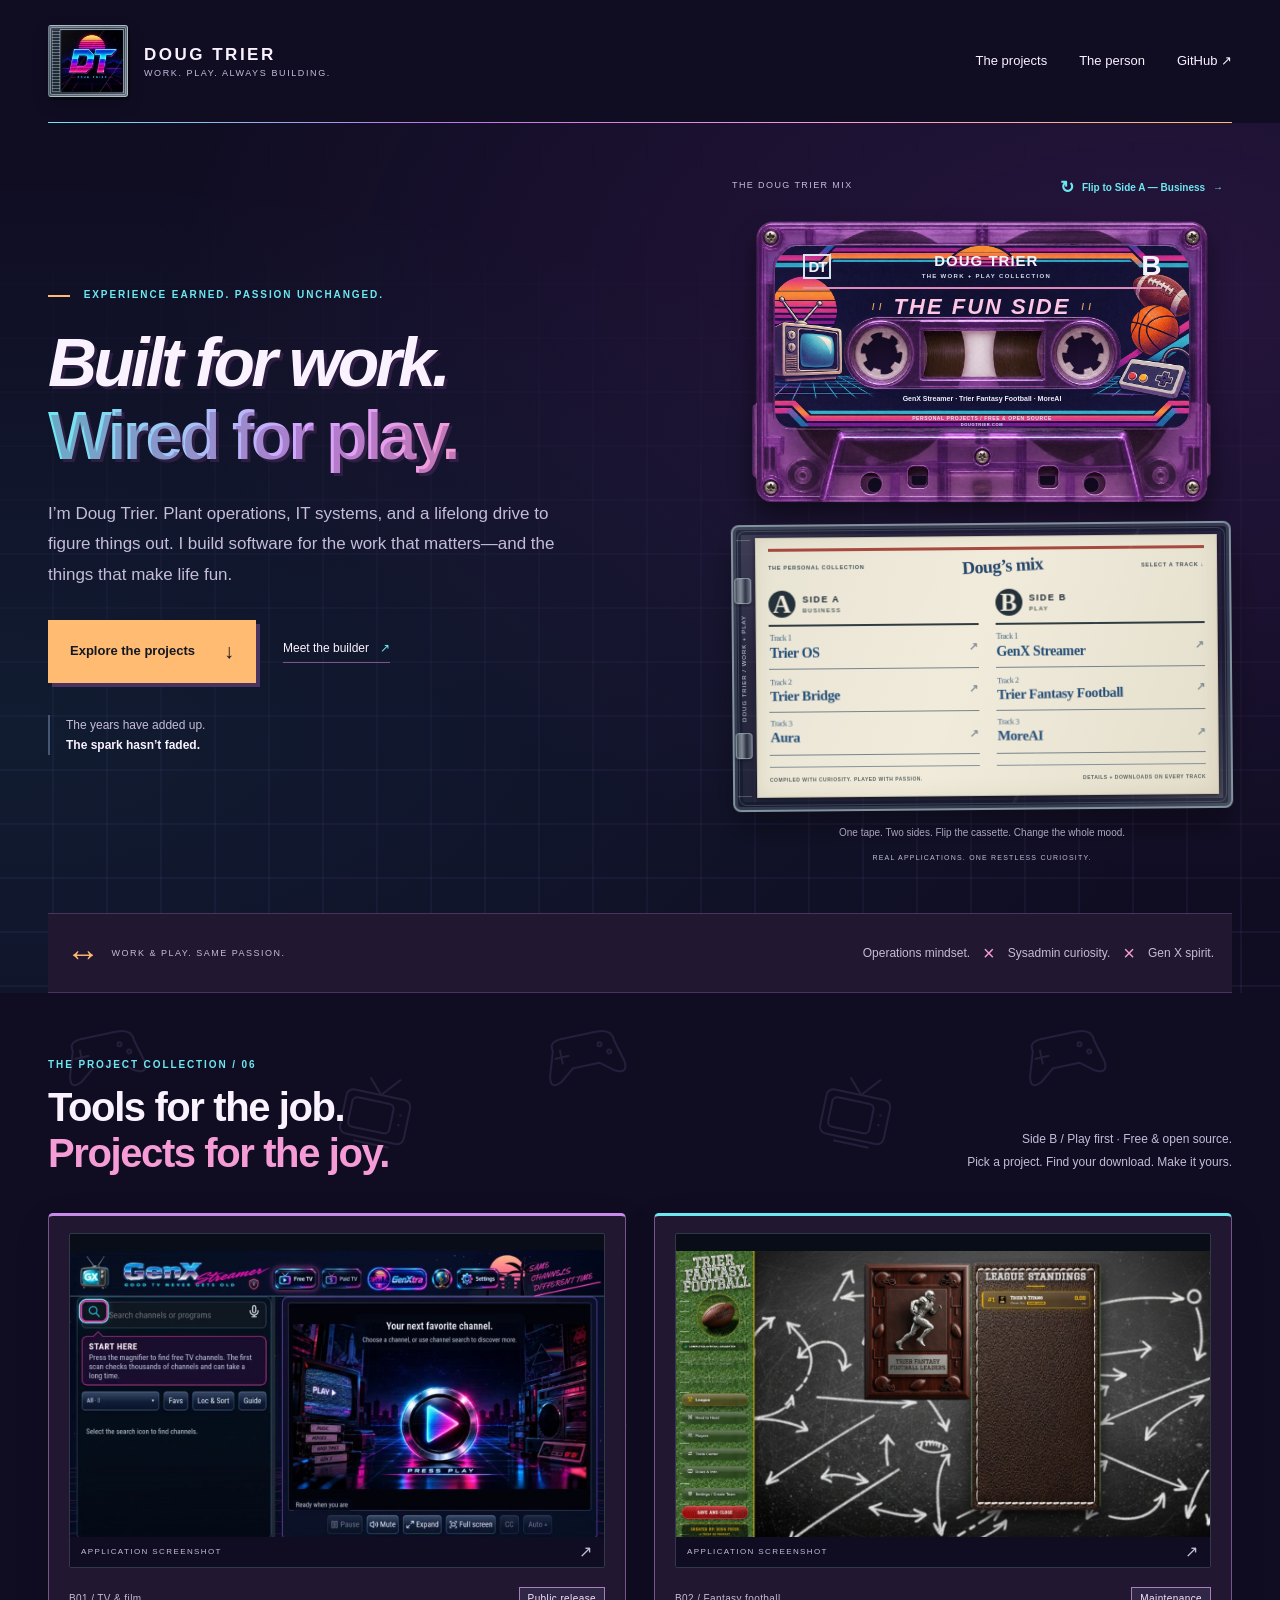
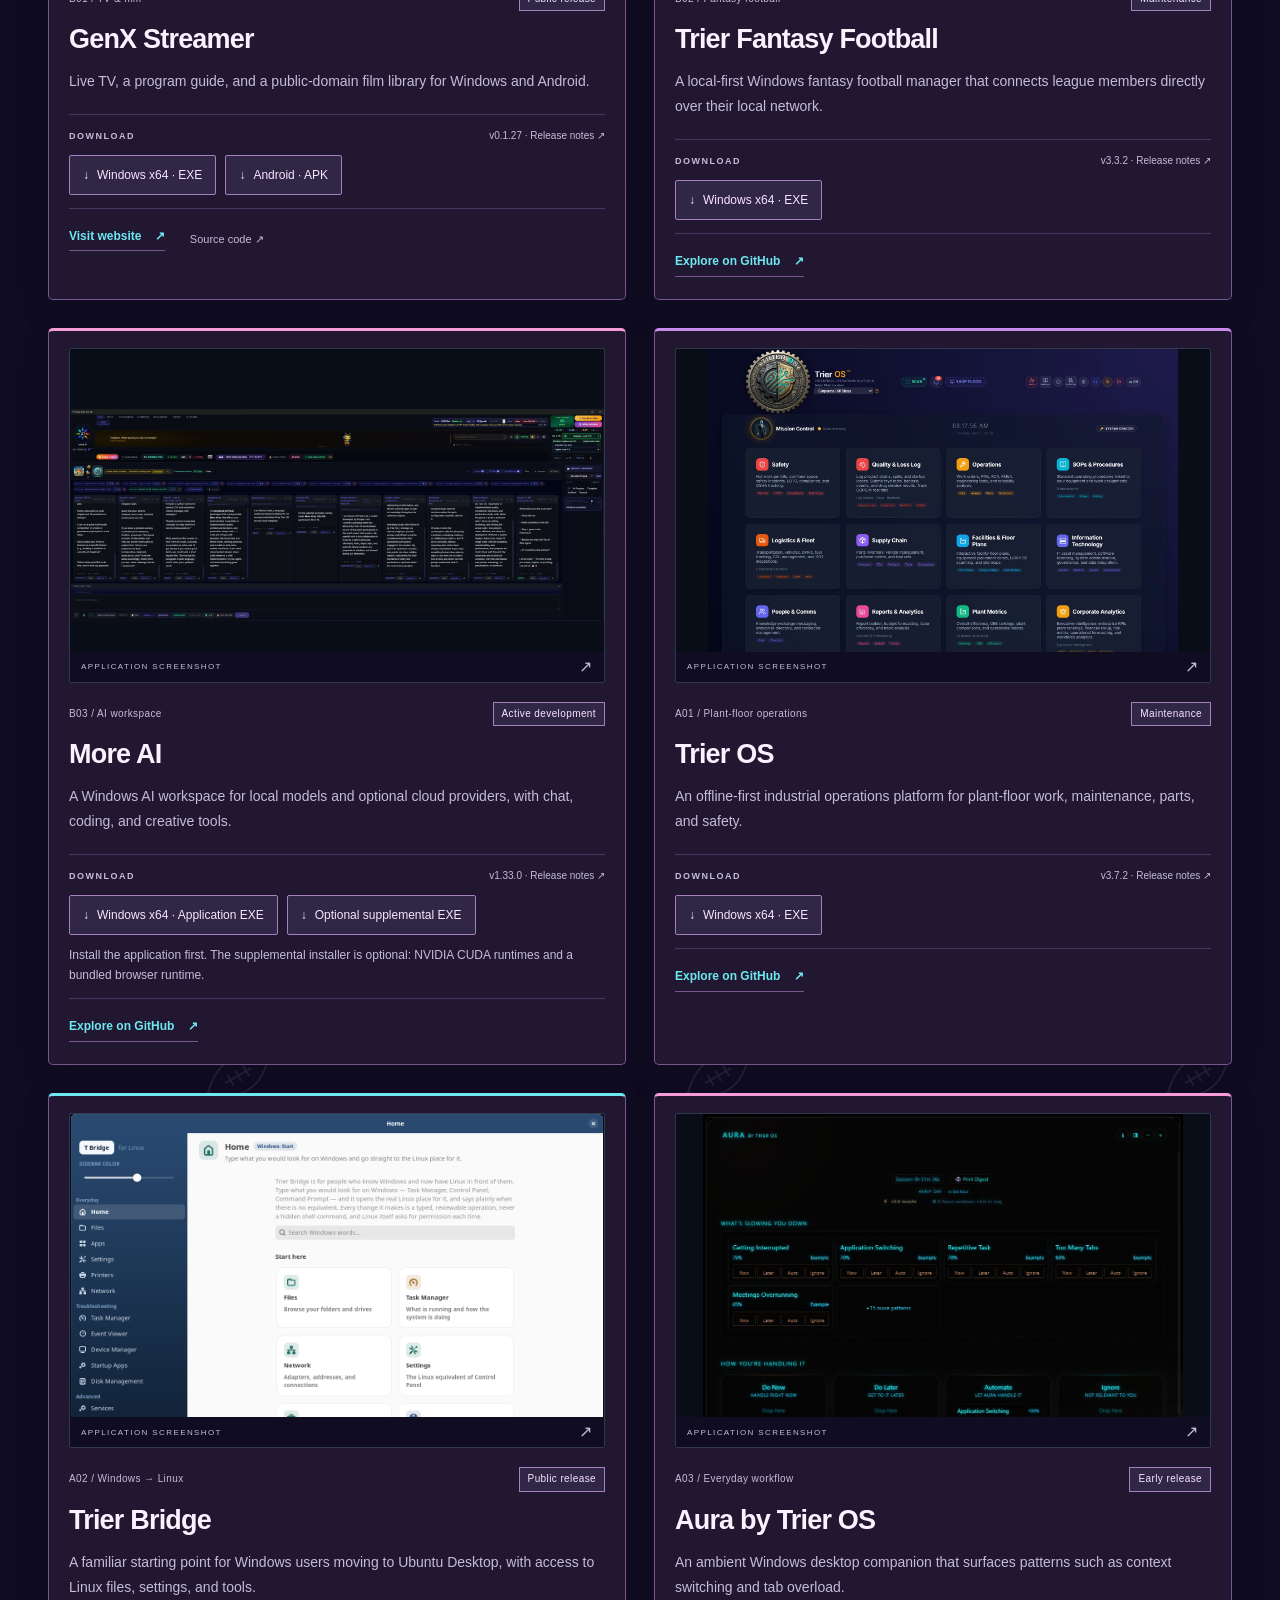
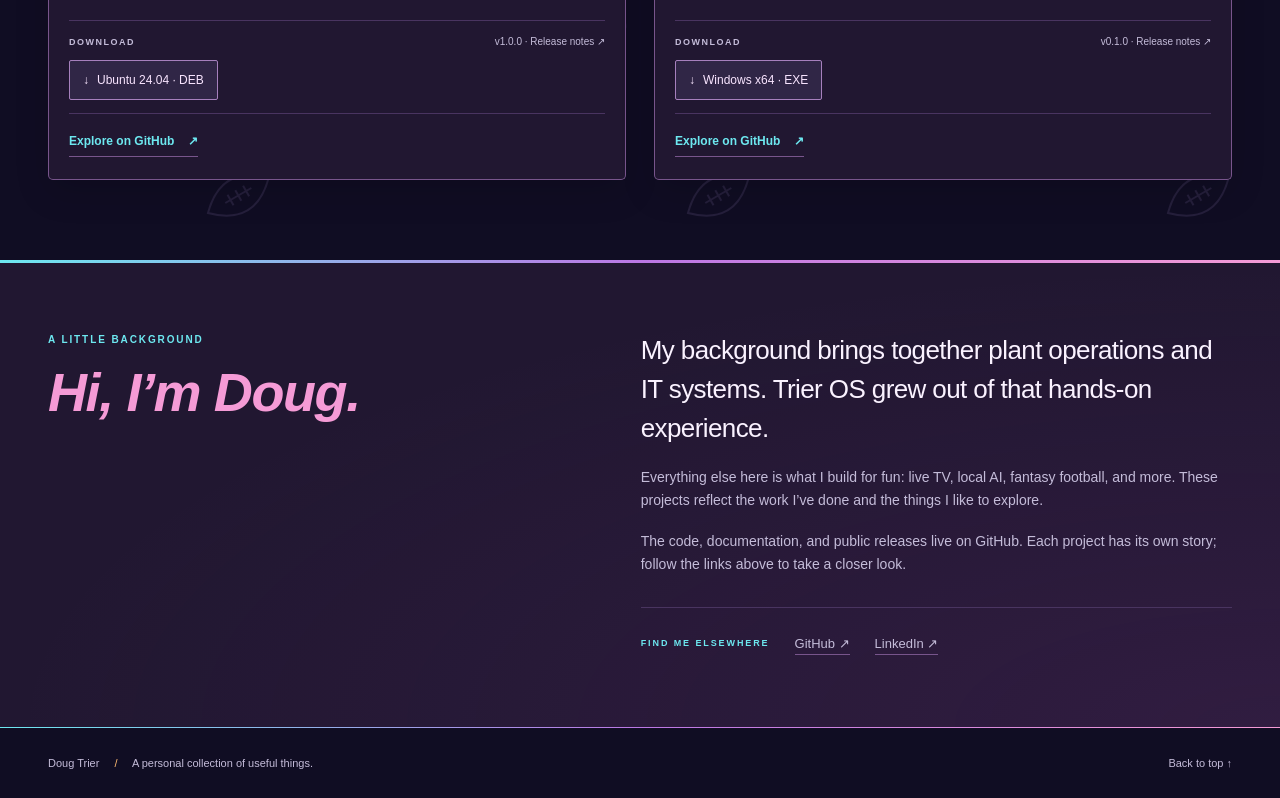
==== index.html @ ae7ff31b "Publish personal project hub" ====
<!doctype html>
<html lang="en" data-theme="play"><head><meta charset="utf-8"><meta name="viewport" content="width=device-width, initial-scale=1">
<title>Doug Trier — Software &amp; Personal Projects</title><meta name="description" content="Personal software projects by Doug Trier: plant-floor operations, live TV, local AI, fantasy football, and more.">
<meta name="color-scheme" content="dark"><meta name="theme-color" content="#0c101c">

<link rel="canonical" href="https://dougtrier.com/"><meta property="og:type" content="website"><meta property="og:title" content="Doug Trier — Software &amp; Personal Projects"><meta property="og:description" content="Personal software projects by Doug Trier: plant-floor operations, live TV, local AI, fantasy football, and more."><meta property="og:url" content="https://dougtrier.com/">
<meta property="og:image" content="https://dougtrier.com/assets/social-card.svg">
<link rel="icon" href="/assets/favicon.svg" type="image/svg+xml"><link rel="stylesheet" href="/assets/style.css">
</head><body><a class="skip" href="#main">Skip to content</a>
<header class="wrap header"><a class="brand" href="/" aria-label="Doug Trier home"><span class="brand-mark jewel-case" aria-hidden="true"><img src="/assets/dt-profile-cover.png" alt="Doug Trier neon DT profile artwork" width="460" height="460"><span class="jewel-shine"></span></span><span>DOUG TRIER<span class="brand-sub">WORK. PLAY. ALWAYS BUILDING.</span></span></a><nav aria-label="Main"><a href="/#projects">The projects</a><a href="/#about">The person</a><a href="https://github.com/DougTrier">GitHub <span aria-hidden="true">↗</span></a></nav></header>
<main id="main" tabindex="-1"><div class="hero-stage"><section class="wrap hero" aria-labelledby="intro-title"><div class="hero-copy"><p class="eyebrow"><span class="small-line" aria-hidden="true"></span> EXPERIENCE EARNED. PASSION UNCHANGED.</p><h1 id="intro-title">Built for work.<br><em>Wired for play.</em></h1><p class="intro">I’m Doug Trier. Plant operations, IT systems, and a lifelong drive to figure things out. I build software for the work that matters—and the things that make life fun.</p><div class="hero-actions"><a class="button" href="#projects">Explore the projects <span aria-hidden="true">↓</span></a><a class="meet-link" href="#about">Meet the builder <span aria-hidden="true">↗</span></a></div><p class="hero-signoff">The years have added up.<br><strong>The spark hasn’t faded.</strong></p></div>
<div class="hero-mix" aria-label="Two sides of what I build"><div class="mix-heading"><span>THE DOUG TRIER MIX</span></div><button type="button" class="flip-tape is-flipped" id="cassette-flip" aria-pressed="true" aria-label="Showing Side B, Play. Flip to Side A, Business." aria-describedby="cassette-help" disabled><span class="tape-turntable"><span class="tape-rotor"><span class="tape-face tape-a" aria-hidden="true"><img src="/assets/cassette-purple-a-v1.png" alt="Transparent retro-purple cassette with business label artwork" width="1536" height="1024"><span class="tape-print"><span class="tape-print-masthead"><span class="tape-dt">DT</span><span>DOUG TRIER<span class="tape-edition">THE WORK + PLAY COLLECTION</span></span><span class="tape-side-id">A</span></span><span class="tape-print-title">BUSINESS</span></span><span class="tape-track-names">Trier OS · Trier Bridge · Aura</span><span class="tape-print-bottom">PERSONAL PROJECTS / FREE &amp; OPEN SOURCE<span>DOUGTRIER.COM</span></span></span><span class="tape-face tape-b" aria-hidden="false"><img src="/assets/cassette-purple-b-v1.png" alt="Transparent retro-purple cassette with sports, games, and TV label artwork" width="1536" height="1024"><span class="tape-print"><span class="tape-print-masthead"><span class="tape-dt">DT</span><span>DOUG TRIER<span class="tape-edition">THE WORK + PLAY COLLECTION</span></span><span class="tape-side-id">B</span></span><span class="tape-print-title">THE FUN SIDE</span></span><span class="tape-track-names">GenX Streamer · Trier Fantasy Football · MoreAI</span><span class="tape-print-bottom">PERSONAL PROJECTS / FREE &amp; OPEN SOURCE<span>DOUGTRIER.COM</span></span></span></span></span><span class="flip-cta"><span aria-hidden="true">↻</span><span data-flip-label>Flip to Side A — Business</span><span aria-hidden="true">→</span></span></button><p class="sr-only" id="cassette-status" aria-live="polite">Side B — Play</p><noscript><p class="tape-help">Both sides’ projects and downloads are listed on the case below.</p></noscript><div class="tape-case-below"><h2 class="sr-only">The cassette track list</h2><nav class="cassette-case" aria-label="Cassette track list"><div class="case-spine" aria-hidden="true">DOUG TRIER / WORK + PLAY</div><div class="case-insert"><div class="insert-title"><span>THE PERSONAL COLLECTION</span><span class="insert-title-hand">Doug’s mix</span><span>SELECT A TRACK ↓</span></div><div class="insert-sides"><section class="insert-side insert-side-a" aria-labelledby="insert-A"><div class="insert-side-heading"><span class="insert-side-letter" aria-hidden="true">A</span><h3 id="insert-A">SIDE A<span>BUSINESS</span></h3><span class="insert-side-note">the business mix</span></div><ol class="handwritten-tracks"><li><a href="#project-trier-os" aria-label="Side A, track 1: Trier OS — details and downloads"><span class="track-number">Track 1</span><span class="track-dash" aria-hidden="true">—</span><span class="track-name">Trier OS</span><span class="track-arrow" aria-hidden="true">↗</span></a></li><li><a href="#project-trier-bridge" aria-label="Side A, track 2: Trier Bridge — details and downloads"><span class="track-number">Track 2</span><span class="track-dash" aria-hidden="true">—</span><span class="track-name">Trier Bridge</span><span class="track-arrow" aria-hidden="true">↗</span></a></li><li><a href="#project-aura" aria-label="Side A, track 3: Aura by Trier OS — details and downloads"><span class="track-number">Track 3</span><span class="track-dash" aria-hidden="true">—</span><span class="track-name">Aura</span><span class="track-arrow" aria-hidden="true">↗</span></a></li></ol><div class="insert-blank-line" aria-hidden="true"></div></section><section class="insert-side insert-side-b" aria-labelledby="insert-B"><div class="insert-side-heading"><span class="insert-side-letter" aria-hidden="true">B</span><h3 id="insert-B">SIDE B<span>PLAY</span></h3><span class="insert-side-note">the play mix</span></div><ol class="handwritten-tracks"><li><a href="#project-genx-streamer" aria-label="Side B, track 1: GenX Streamer — details and downloads"><span class="track-number">Track 1</span><span class="track-dash" aria-hidden="true">—</span><span class="track-name">GenX Streamer</span><span class="track-arrow" aria-hidden="true">↗</span></a></li><li><a href="#project-trier-fantasy-football" aria-label="Side B, track 2: Trier Fantasy Football — details and downloads"><span class="track-number">Track 2</span><span class="track-dash" aria-hidden="true">—</span><span class="track-name">Trier Fantasy Football</span><span class="track-arrow" aria-hidden="true">↗</span></a></li><li><a href="#project-more-ai" aria-label="Side B, track 3: More AI — details and downloads"><span class="track-number">Track 3</span><span class="track-dash" aria-hidden="true">—</span><span class="track-name">MoreAI</span><span class="track-arrow" aria-hidden="true">↗</span></a></li></ol><div class="insert-blank-line" aria-hidden="true"></div></section></div><div class="insert-footer"><span>COMPILED WITH CURIOSITY. PLAYED WITH PASSION.</span><span>DETAILS + DOWNLOADS ON EVERY TRACK</span></div></div><span class="case-hinge hinge-top" aria-hidden="true"></span><span class="case-hinge hinge-bottom" aria-hidden="true"></span></nav></div><p class="tape-help" id="cassette-help">One tape. Two sides. Flip the cassette. Change the whole mood.</p><p class="mix-footer">REAL APPLICATIONS. ONE RESTLESS CURIOSITY.</p></div></section><div class="wrap experience-strip"><p><span class="strip-number" aria-hidden="true">↔</span><span>WORK &amp; PLAY. SAME PASSION.</span></p><p>Operations mindset.<span class="strip-cross" aria-hidden="true">×</span>Sysadmin curiosity.<span class="strip-cross" aria-hidden="true">×</span>Gen X spirit.</p></div></div>
<section class="wrap projects-section" id="projects" aria-labelledby="projects-title"><div class="section-heading"><div><p class="eyebrow">THE PROJECT COLLECTION / 06</p><h2 id="projects-title">Tools for the job.<br><span>Projects for the joy.</span></h2></div><p class="section-note"><span data-project-order>Side B / Play first</span> · Free &amp; open source.<br>Pick a project. Find your download. Make it yours.</p></div><div class="project-grid"><article class="project" id="project-genx-streamer" data-project="genx-streamer" data-mix-side="B" data-track-number="1">
<a class="project-image" href="https://dougtrier.github.io/GenX-Streamer/" aria-label="Explore GenX Streamer"><img src="/assets/genx-streamer.jpg" alt="GenX Streamer TV start screen with channel search and its neon player artwork" width="1280" height="800" fetchpriority="high"><span class="image-label">APPLICATION SCREENSHOT <span aria-hidden="true">↗</span></span></a>
<div class="project-meta"><span>B01 / TV &amp; film</span><span class="status">Public release</span></div>
<h3><a href="https://dougtrier.github.io/GenX-Streamer/">GenX Streamer</a></h3><p>Live TV, a program guide, and a public-domain film library for Windows and Android.</p><div class="downloads"><div class="download-heading"><span>DOWNLOAD</span><a href="https://github.com/DougTrier/GenX-Streamer/releases/tag/v0.1.27" aria-label="GenX Streamer v0.1.27 release notes">v0.1.27 · Release notes ↗</a></div><div class="download-actions"><a class="download-link" href="https://github.com/DougTrier/GenX-Streamer/releases/download/v0.1.27/GenX-Streamer-0.1.27-Windows-x64.exe" aria-label="Download GenX Streamer v0.1.27: Windows x64 · EXE"><span aria-hidden="true">↓</span> Windows x64 · EXE</a><a class="download-link" href="https://github.com/DougTrier/GenX-Streamer/releases/download/v0.1.27/GenX-Streamer-0.1.27-Android.apk" aria-label="Download GenX Streamer v0.1.27: Android · APK"><span aria-hidden="true">↓</span> Android · APK</a></div></div><div class="project-links"><a class="text-link" href="https://dougtrier.github.io/GenX-Streamer/">Visit website <span aria-hidden="true">↗</span></a><a class="source-link" href="https://github.com/DougTrier/GenX-Streamer" aria-label="GenX Streamer source code">Source code <span aria-hidden="true">↗</span></a></div></article><article class="project" id="project-trier-fantasy-football" data-project="trier-fantasy-football" data-mix-side="B" data-track-number="2">
<a class="project-image" href="https://github.com/DougTrier/Trier_Fantasy_Football" aria-label="Explore Trier Fantasy Football"><img src="/assets/trier-fantasy-football.jpg" alt="Trier Fantasy Football league standings with turf navigation, a trophy, and a leather standings panel" width="1280" height="800" loading="lazy"><span class="image-label">APPLICATION SCREENSHOT <span aria-hidden="true">↗</span></span></a>
<div class="project-meta"><span>B02 / Fantasy football</span><span class="status">Maintenance</span></div>
<h3><a href="https://github.com/DougTrier/Trier_Fantasy_Football">Trier Fantasy Football</a></h3><p>A local-first Windows fantasy football manager that connects league members directly over their local network.</p><div class="downloads"><div class="download-heading"><span>DOWNLOAD</span><a href="https://github.com/DougTrier/Trier_Fantasy_Football/releases/tag/v3.3.2" aria-label="Trier Fantasy Football v3.3.2 release notes">v3.3.2 · Release notes ↗</a></div><div class="download-actions"><a class="download-link" href="https://github.com/DougTrier/Trier_Fantasy_Football/releases/download/v3.3.2/Trier.Fantasy.Football_3.3.2_x64-setup.exe" aria-label="Download Trier Fantasy Football v3.3.2: Windows x64 · EXE"><span aria-hidden="true">↓</span> Windows x64 · EXE</a></div></div><div class="project-links"><a class="text-link" href="https://github.com/DougTrier/Trier_Fantasy_Football">Explore on GitHub <span aria-hidden="true">↗</span></a></div></article><article class="project" id="project-more-ai" data-project="more-ai" data-mix-side="B" data-track-number="3">
<a class="project-image" href="https://github.com/DougTrier/MoreAI" aria-label="Explore More AI"><img src="/assets/more-ai.jpg" alt="More AI chat workspace displaying several model responses side by side" width="1280" height="800" loading="lazy"><span class="image-label">APPLICATION SCREENSHOT <span aria-hidden="true">↗</span></span></a>
<div class="project-meta"><span>B03 / AI workspace</span><span class="status">Active development</span></div>
<h3><a href="https://github.com/DougTrier/MoreAI">More AI</a></h3><p>A Windows AI workspace for local models and optional cloud providers, with chat, coding, and creative tools.</p><div class="downloads"><div class="download-heading"><span>DOWNLOAD</span><a href="https://github.com/DougTrier/MoreAI/releases/tag/v1.33.0" aria-label="More AI v1.33.0 release notes">v1.33.0 · Release notes ↗</a></div><div class="download-actions"><a class="download-link" href="https://github.com/DougTrier/MoreAI/releases/download/v1.33.0/More.AI.Application_1.33.0_x64-setup.exe" aria-label="Download More AI v1.33.0: Windows x64 · Application EXE"><span aria-hidden="true">↓</span> Windows x64 · Application EXE</a><a class="download-link" href="https://github.com/DougTrier/MoreAI/releases/download/v1.33.0/More.AI.Supplemental_1.33.0_x64-setup.exe" aria-label="Download More AI v1.33.0: Optional supplemental EXE"><span aria-hidden="true">↓</span> Optional supplemental EXE</a></div><p class="download-note">Install the application first. The supplemental installer is optional: NVIDIA CUDA runtimes and a bundled browser runtime.</p></div><div class="project-links"><a class="text-link" href="https://github.com/DougTrier/MoreAI">Explore on GitHub <span aria-hidden="true">↗</span></a></div></article><article class="project" id="project-trier-os" data-project="trier-os" data-mix-side="A" data-track-number="1">
<a class="project-image" href="https://github.com/DougTrier/trier-os" aria-label="Explore Trier OS"><img src="/assets/trier-os.jpg" alt="Trier OS Mission Control dashboard showing operations, safety, and maintenance panels" width="1280" height="800" loading="lazy"><span class="image-label">APPLICATION SCREENSHOT <span aria-hidden="true">↗</span></span></a>
<div class="project-meta"><span>A01 / Plant-floor operations</span><span class="status">Maintenance</span></div>
<h3><a href="https://github.com/DougTrier/trier-os">Trier OS</a></h3><p>An offline-first industrial operations platform for plant-floor work, maintenance, parts, and safety.</p><div class="downloads"><div class="download-heading"><span>DOWNLOAD</span><a href="https://github.com/DougTrier/trier-os/releases/tag/v3.7.2" aria-label="Trier OS v3.7.2 release notes">v3.7.2 · Release notes ↗</a></div><div class="download-actions"><a class="download-link" href="https://github.com/DougTrier/trier-os/releases/download/v3.7.2/TrierOS-Setup-3.7.2.exe" aria-label="Download Trier OS v3.7.2: Windows x64 · EXE"><span aria-hidden="true">↓</span> Windows x64 · EXE</a></div></div><div class="project-links"><a class="text-link" href="https://github.com/DougTrier/trier-os">Explore on GitHub <span aria-hidden="true">↗</span></a></div></article><article class="project" id="project-trier-bridge" data-project="trier-bridge" data-mix-side="A" data-track-number="2">
<a class="project-image" href="https://github.com/DougTrier/trier-bridge" aria-label="Explore Trier Bridge"><img src="/assets/trier-bridge.png" alt="Trier Bridge home screen with a blue navigation sidebar and panels for files, Task Manager, network, and settings" width="1280" height="800" loading="lazy"><span class="image-label">APPLICATION SCREENSHOT <span aria-hidden="true">↗</span></span></a>
<div class="project-meta"><span>A02 / Windows → Linux</span><span class="status">Public release</span></div>
<h3><a href="https://github.com/DougTrier/trier-bridge">Trier Bridge</a></h3><p>A familiar starting point for Windows users moving to Ubuntu Desktop, with access to Linux files, settings, and tools.</p><div class="downloads"><div class="download-heading"><span>DOWNLOAD</span><a href="https://github.com/DougTrier/trier-bridge/releases/tag/v1.0.0" aria-label="Trier Bridge v1.0.0 release notes">v1.0.0 · Release notes ↗</a></div><div class="download-actions"><a class="download-link" href="https://github.com/DougTrier/trier-bridge/releases/download/v1.0.0/trier-bridge_1.0.0_all.deb" aria-label="Download Trier Bridge v1.0.0: Ubuntu 24.04 · DEB"><span aria-hidden="true">↓</span> Ubuntu 24.04 · DEB</a></div></div><div class="project-links"><a class="text-link" href="https://github.com/DougTrier/trier-bridge">Explore on GitHub <span aria-hidden="true">↗</span></a></div></article><article class="project" id="project-aura" data-project="aura" data-mix-side="A" data-track-number="3">
<a class="project-image" href="https://github.com/DougTrier/Aura-by-Trier-OS" aria-label="Explore Aura by Trier OS"><img src="/assets/aura.jpg" alt="Aura ambient dashboard with cyan slowdown cards on a dark background; example cards are labeled in the app" width="1280" height="800" loading="lazy"><span class="image-label">APPLICATION SCREENSHOT <span aria-hidden="true">↗</span></span></a>
<div class="project-meta"><span>A03 / Everyday workflow</span><span class="status">Early release</span></div>
<h3><a href="https://github.com/DougTrier/Aura-by-Trier-OS">Aura by Trier OS</a></h3><p>An ambient Windows desktop companion that surfaces patterns such as context switching and tab overload.</p><div class="downloads"><div class="download-heading"><span>DOWNLOAD</span><a href="https://github.com/DougTrier/Aura-by-Trier-OS/releases/tag/v0.1.0" aria-label="Aura by Trier OS v0.1.0 release notes">v0.1.0 · Release notes ↗</a></div><div class="download-actions"><a class="download-link" href="https://github.com/DougTrier/Aura-by-Trier-OS/releases/download/v0.1.0/Aura_0.1.0_x64-setup.exe" aria-label="Download Aura by Trier OS v0.1.0: Windows x64 · EXE"><span aria-hidden="true">↓</span> Windows x64 · EXE</a></div></div><div class="project-links"><a class="text-link" href="https://github.com/DougTrier/Aura-by-Trier-OS">Explore on GitHub <span aria-hidden="true">↗</span></a></div></article></div></section>
<section class="about-section" id="about" aria-labelledby="about-title"><div class="wrap about-grid"><div><p class="eyebrow">A LITTLE BACKGROUND</p><h2 id="about-title">Hi, I’m Doug.</h2></div><div class="about-copy"><p class="about-lead">My background brings together plant operations and IT systems. Trier OS grew out of that hands-on experience.</p><p>Everything else here is what I build for fun: live TV, local AI, fantasy football, and more. These projects reflect the work I’ve done and the things I like to explore.</p><p>The code, documentation, and public releases live on GitHub. Each project has its own story; follow the links above to take a closer look.</p><div class="elsewhere"><span class="eyebrow">FIND ME ELSEWHERE</span><a href="https://github.com/DougTrier">GitHub <span aria-hidden="true">↗</span></a><a href="https://www.linkedin.com/in/doug-trier-547859400">LinkedIn <span aria-hidden="true">↗</span></a></div></div></div></section></main>
<script src="/assets/cassette.js" defer></script>
<footer class="wrap footer"><span>Doug Trier <span class="footer-dot" aria-hidden="true">/</span> A personal collection of useful things.</span><a href="/#main">Back to top <span aria-hidden="true">↑</span></a></footer></body></html>
---- assets/style.css ----
@charset "UTF-8";
:root{color-scheme:dark;--paper:#0c101c;--ink:#f0f3fa;--muted:#aeb9cc;--rule:#2b3449;--accent:#76e2d5;--amber:#ffbd69;--wash:#141c2b;--sans:'Segoe UI',Arial,sans-serif;--display:'Arial Narrow','Segoe UI',Arial,sans-serif}
*{box-sizing:border-box}html{scroll-behavior:smooth;scroll-padding-top:28px}body{margin:0;background:var(--paper);color:var(--ink);font:17px/1.65 var(--sans);-webkit-font-smoothing:antialiased}a{color:inherit;text-underline-offset:5px}a:hover{color:var(--accent)}a:focus-visible{outline:3px solid var(--amber);outline-offset:6px;border-radius:2px}img{max-width:100%;display:block}::selection{background:#6551ad;color:#fff}.wrap{width:min(1220px,calc(100% - 96px));margin-inline:auto}.header{display:flex;align-items:center;justify-content:space-between;padding-block:25px;border-bottom:1px solid var(--rule);gap:24px}.brand{display:flex;align-items:center;gap:16px;text-decoration:none;font-size:17px;font-weight:750;letter-spacing:2.5px;line-height:1.5}.brand-mark{display:flex;align-items:center;justify-content:center;width:57px;height:53px;border:1px solid #69758c;border-left:3px solid var(--accent);font:900 italic 27px/1 var(--display);letter-spacing:-3px;background:linear-gradient(135deg,#1b3340,#201b34);box-shadow:3px 3px 0 #151c2a}.brand-mark span{color:var(--amber);margin-right:3px}.brand-sub{display:block;font-size:9px;font-weight:500;letter-spacing:1.6px;color:var(--muted)}.header nav{display:flex;gap:32px;font-size:13px}.header nav a{text-decoration:none;padding-block:10px}.skip{position:absolute;top:-100px;left:20px;z-index:20;background:var(--amber);color:var(--paper);padding:12px 20px}.skip:focus{top:12px}
.hero-stage{position:relative;isolation:isolate;background:radial-gradient(ellipse at 95% 25%,#703aa026,transparent 50%),radial-gradient(ellipse at 0 10%,#077a7a1a,transparent 55%)}.hero-stage:before{content:"";position:absolute;z-index:-1;inset:0;pointer-events:none;background:linear-gradient(90deg,transparent 49.7%,#7f97c008 50%,transparent 50.3%),linear-gradient(transparent 49.7%,#7f97c008 50%,transparent 50.3%);background-size:64px 64px;mask-image:linear-gradient(#000,transparent)}.hero{display:grid;grid-template-columns:1.2fr 1fr;gap:65px;align-items:center;padding-block:69px 60px;min-height:655px}.eyebrow{font-size:10px;font-weight:650;letter-spacing:1.9px;line-height:1.7;margin:0 0 23px;color:var(--accent)}.small-line{display:inline-block;width:22px;height:2px;background:var(--amber);vertical-align:middle;margin-right:9px}h1,h2,h3,p{margin-top:0}h1{font:800 clamp(52px,5.3vw,76px)/1.08 var(--display);letter-spacing:-3.8px;margin-bottom:26px}h1 em{font-weight:800;font-style:normal;color:var(--accent);background:linear-gradient(100deg,#76e2d5 15%,#a4b5ff 80%);-webkit-background-clip:text;background-clip:text;-webkit-text-fill-color:transparent}.intro{font-size:17px;color:var(--muted);line-height:1.8;max-width:510px;margin-bottom:29px}.hero-actions{display:flex;align-items:center;gap:27px;flex-wrap:wrap}.button{display:inline-flex;gap:29px;align-items:center;background:var(--amber);color:#131823;padding:14px 21px;text-decoration:none;font-size:13px;font-weight:750;border:1px solid var(--amber);box-shadow:0 6px 25px #ffbd6910}.button:hover{background:#ffcf90;color:#10141e}.button span{font-size:20px}.meet-link{font-size:12px;text-decoration:none;border-bottom:1px solid #56627b;padding-bottom:4px}.meet-link span{color:var(--accent);margin-left:8px}.hero-signoff{margin:32px 0 0;padding-left:16px;border-left:2px solid #475773;font-size:12px;line-height:1.7;color:var(--muted)}.hero-signoff strong{color:var(--ink);font-weight:600}
.hero-mix{position:relative;padding:0 10px 0 3px;max-width:480px;width:100%;margin-left:auto}.mix-heading{display:flex;align-items:center;justify-content:space-between;font-size:10px;letter-spacing:2px;color:#c3cbdd;padding:0 7px 20px}.mix-lines{display:flex;gap:4px;transform:skew(-20deg)}.mix-lines i{height:13px;width:8px;background:var(--amber)}.mix-lines i:nth-child(2){background:#e484a4}.mix-lines i:nth-child(3){background:#ad8ee9}.mix-lines i:nth-child(4){background:var(--accent)}/* One professionally printed tape, with two physical faces and a native flip button. */
.flip-tape{display:block;width:100%;padding:0;border:0;background:transparent;color:var(--ink);font:inherit;text-align:left;cursor:pointer;touch-action:manipulation}.flip-tape:focus-visible{outline:3px solid var(--amber);outline-offset:8px;border-radius:7px}.flip-tape:disabled{cursor:default}.tape-turntable{display:block;width:100%;aspect-ratio:1.53;perspective:1400px}.tape-rotor{position:relative;display:block;width:100%;height:100%;transform-style:preserve-3d;transition:transform .7s cubic-bezier(.4,.05,.2,1)}.is-flipped .tape-rotor{transform:rotateY(180deg)}.tape-face{position:absolute;display:block;inset:0;backface-visibility:hidden;-webkit-backface-visibility:hidden;transform:rotateY(0deg)}.tape-b{transform:rotateY(180deg)}.tape-face>img{display:block;width:100%;height:100%;object-fit:contain;filter:drop-shadow(0 14px 12px #0007)}.tape-b>img{transform:scaleX(-1)}.tape-print{position:absolute;display:block;top:14%;left:12%;width:76%;color:#202024;text-align:center;line-height:1.1}.tape-print-masthead{display:flex;align-items:center;justify-content:space-between;gap:8px;font:800 15px/1.1 'Arial Narrow',Arial,sans-serif;letter-spacing:1px;border-bottom:1px solid #373530;padding-bottom:5px}.tape-dt{display:block;font:850 15px/1 var(--sans);letter-spacing:-1px;border:2px solid #25272a;padding:3px}.tape-edition{display:block;font-size:6px;letter-spacing:1.3px;margin-top:3px}.tape-side-id{font-size:28px;letter-spacing:-1px}.tape-print-title{display:block;font:850 22px/1.15 'Arial Narrow',Arial,sans-serif;letter-spacing:2.3px;margin-top:5px}.tape-track-names{display:block;font:650 7px/1.5 var(--sans);letter-spacing:0;margin-top:3px}.tape-print-bottom{position:absolute;display:block;top:63%;left:17%;width:66%;text-align:center;color:#282827;font:750 6px/1.6 var(--sans);letter-spacing:.6px}.tape-print-bottom>span{display:block;font-size:5px}.flip-cta{display:flex;justify-content:center;align-items:center;gap:14px;margin:18px auto 0;padding:12px 20px;width:max-content;max-width:100%;border:1px solid #56736f;background:#172d32;color:#b3f5e4;font:650 12px/1.5 var(--sans);border-radius:3px}.flip-tape:hover .flip-cta{background:#234249}.flip-cta>span:first-child{font-size:21px;line-height:1}.tape-help{font-size:10px;color:var(--muted);text-align:center;margin:14px 0 0;line-height:1.8}.sr-only{position:absolute;width:1px;height:1px;padding:0;margin:-1px;overflow:hidden;clip:rect(0,0,0,0);white-space:nowrap;border:0}
.mix-footer{font-size:8px;letter-spacing:1.6px;text-align:right;margin:25px 0 0;color:#aeb9cc}.experience-strip{display:flex;align-items:center;justify-content:space-between;gap:30px;padding-block:22px;border-block:1px solid var(--rule)}.experience-strip p{margin:0;display:flex;align-items:center;gap:13px;font-size:12px;color:#c5cde0}.experience-strip p:first-child{font-size:9px;letter-spacing:1.5px}.strip-number{font-size:34px;line-height:1;font-weight:750;color:var(--amber);letter-spacing:-1.5px}.strip-cross{color:#8f7bbe;font-size:20px;font-weight:300}
.projects-section{padding-block:63px 80px}.section-heading{display:flex;align-items:flex-end;justify-content:space-between;gap:30px;margin-bottom:36px}.section-heading .eyebrow{margin-bottom:12px}h2{font:700 40px/1.14 var(--display);letter-spacing:-1.4px;margin-bottom:0}.section-heading h2 span{color:#abb9d6}.section-note{font-size:12px;line-height:1.9;color:var(--muted);margin-bottom:3px;text-align:right}.project-grid{display:grid;grid-template-columns:1fr 1fr;gap:28px}.project{min-width:0;background:linear-gradient(145deg,#172132,#111827);border:1px solid #303c53;padding:17px 20px 22px;border-radius:5px}.project:nth-child(3n+1){border-top-color:#9986bd}.project:nth-child(3n+2){border-top-color:#a68b5d}.project:nth-child(3n){border-top-color:#4c8e94}.project-image{position:relative;display:block;overflow:hidden;background:#090d18;border:1px solid #30394b;aspect-ratio:16/10;border-radius:2px}.project-image img{width:100%;height:100%;object-fit:contain;transition:transform .3s}.project-image:hover img{transform:scale(1.025)}.image-label{position:absolute;bottom:0;left:0;right:0;display:flex;justify-content:space-between;align-items:center;background:#101827f0;color:#c2cde0;padding:7px 11px;font-size:8px;letter-spacing:1.4px}.image-label span{font-size:16px;line-height:1}.project-meta{display:flex;justify-content:space-between;align-items:center;gap:12px;font-size:10px;color:var(--muted);margin-top:19px;letter-spacing:.4px}.status{border:1px solid #3f5668;padding:3px 8px;font-size:10px;white-space:nowrap;color:#a1d8cb;background:#1c3037}.project h3{font:650 27px/1.25 var(--sans);letter-spacing:-.8px;margin:12px 0}.project h3 a{text-decoration:none}.project>p{font-size:14px;line-height:1.8;color:var(--muted);margin-bottom:17px}.project-links{display:flex;align-items:center;gap:25px;flex-wrap:wrap;font-size:12px}.text-link{font-weight:650;text-decoration:none;border-bottom:1px solid #597488;padding-bottom:4px;color:var(--accent)}.text-link span{margin-left:10px}.source-link{font-size:11px;text-decoration:none;color:var(--muted)}.downloads{border-block:1px solid var(--rule);padding-block:13px;margin:20px 0 18px}.download-heading{display:flex;align-items:center;justify-content:space-between;gap:12px;font-size:10px;margin-bottom:10px;color:var(--muted)}.download-heading>span{font-size:9px;letter-spacing:1.5px;font-weight:650}.download-heading a{text-decoration:none}.download-actions{display:flex;gap:9px;flex-wrap:wrap}.download-link{display:inline-flex;align-items:center;gap:8px;font-size:12px;line-height:1.5;padding:10px 13px;background:#283f4b;border:1px solid #4b7980;color:#c5fff2;text-decoration:none;border-radius:2px}.download-link:hover{background:#365764;color:#fff}.download-note{font-size:12px;line-height:1.7;color:var(--muted);margin:10px 0 0}
.about-section{background:radial-gradient(ellipse at 0 100%,#26325555,transparent 65%),#131a29;border-block:1px solid var(--rule);padding-block:68px 72px}.about-grid{display:grid;grid-template-columns:1fr 1.2fr;gap:100px}.about-grid .eyebrow{margin-bottom:14px}.about-grid h2{font-size:54px}.about-copy{font-size:14px;color:var(--muted)}.about-copy p{margin-bottom:18px}.about-copy .about-lead{font:500 26px/1.5 var(--sans);letter-spacing:-.6px;color:var(--ink)}.elsewhere{display:flex;align-items:center;gap:25px;flex-wrap:wrap;border-top:1px solid var(--rule);padding-top:25px;margin-top:30px;font-size:13px}.elsewhere .eyebrow{margin:0;font-size:9px}.elsewhere a{text-decoration:none;border-bottom:1px solid #60778c}.footer{display:flex;justify-content:space-between;gap:25px;padding-block:26px;font-size:11px;color:var(--muted)}.footer a{text-decoration:none}.footer-dot{padding-inline:12px;color:var(--amber)}.missing{padding-block:100px 140px;min-height:70vh}.missing h1{font-size:76px;margin-top:25px}.missing-note{font-size:14px;margin-top:30px}
@media(max-width:1050px){.wrap{width:calc(100% - 56px)}.hero{gap:30px;grid-template-columns:1.15fr 1fr;min-height:620px}h1{font-size:60px;letter-spacing:-3px}.intro{font-size:15px}.experience-strip p{font-size:11px}.about-grid{gap:45px}.project-grid{gap:22px}}
@media(max-width:760px){.hero{grid-template-columns:1fr;gap:45px;padding-block:50px 40px;min-height:0}.hero-copy{max-width:600px}h1{font-size:clamp(43px,8.3vw,62px);letter-spacing:-2.4px}.hero-mix{max-width:590px;margin-inline:auto;display:grid;grid-template-columns:1fr 1fr;gap:0 15px;padding:0 8px}.mix-heading,.mix-footer{grid-column:1/-1}.side-trier-os,.mix-footer{margin-top:22px}.experience-strip{align-items:flex-start}.experience-strip p:last-child{flex-wrap:wrap;justify-content:flex-end;max-width:330px;gap:5px 10px}.experience-strip p:first-child{max-width:180px}.section-note{max-width:230px}.project{padding:12px 15px 19px}.project-grid{gap:20px}.project-meta{align-items:flex-start;flex-direction:column;gap:8px}.project h3{font-size:25px}.section-heading h2{font-size:34px}}
@media(max-width:550px){.wrap{width:calc(100% - 36px)}.header{padding-block:19px;gap:10px}.brand{gap:10px;font-size:13px;letter-spacing:1.6px}.brand-mark{width:43px;height:43px;font-size:23px}.brand-sub{font-size:7px;letter-spacing:.8px}.header nav{gap:15px;font-size:11px}.header nav a:last-child{display:none}.hero .eyebrow{font-size:8px;letter-spacing:1.15px}.small-line{width:15px;margin-right:6px}h1{font-size:clamp(38px,9.8vw,53px);letter-spacing:-2px;line-height:1.13}.intro{font-size:15px;line-height:1.8}.hero-actions{gap:22px}.button{padding:13px 16px;font-size:12px;gap:22px}.meet-link{font-size:11px}.hero-signoff{margin-top:25px}.hero-mix{gap:0 8px;padding:0 3px}.mix-heading{font-size:8px;letter-spacing:1.6px;padding:0 2px 17px}.mix-footer{font-size:7px;letter-spacing:1px}.experience-strip{gap:15px;padding-block:19px}.experience-strip p:first-child{font-size:8px;letter-spacing:1px;gap:9px;max-width:155px}.strip-number{font-size:31px}.experience-strip p:last-child{font-size:10px;max-width:170px;gap:2px 7px}.strip-cross{font-size:14px}.projects-section{padding-block:42px 50px}.section-heading{display:block;margin-bottom:25px}.section-heading h2{font-size:33px}.section-heading .eyebrow{font-size:9px}.section-note{text-align:left;margin-top:17px;max-width:none;font-size:11px}.project-grid{grid-template-columns:1fr;gap:22px}.project{padding:13px 16px 20px}.project-meta{flex-direction:row;align-items:center;font-size:9px}.status{font-size:9px}.project h3{font-size:27px}.project>p{font-size:14px}.about-section{padding-block:43px}.about-grid{grid-template-columns:1fr;gap:25px}.about-grid h2{font-size:44px}.about-copy .about-lead{font-size:23px}.elsewhere{gap:22px}.elsewhere .eyebrow{width:100%}.footer{flex-direction:column;gap:9px;font-size:10px}.missing h1{font-size:55px}.missing{padding-block:65px}}
@media(max-width:370px){.header{flex-wrap:wrap}.header nav{width:100%;padding-left:53px;gap:24px}.brand-sub{white-space:nowrap}}
@media(prefers-reduced-motion:reduce){html{scroll-behavior:auto}*,*::before,*::after{transition:none!important;animation:none!important}}@media(forced-colors:active){h1 em{-webkit-text-fill-color:CanvasText;background:none}.brand-mark,.button,.download-link{border:1px solid ButtonText}.hero-record,.project-image{border:1px solid CanvasText}}

@media(max-width:760px){.hero-mix{display:block;max-width:470px;padding:0 12px}.mix-footer{margin-top:22px}}


/* Back-of-case track insert: original CSS artwork with real, accessible links. */
.cassette-case{display:block;position:relative;isolation:isolate;margin:12px 3px 46px;padding:20px 22px 22px 36px;border:2px solid #8192a0;border-radius:12px;background:linear-gradient(140deg,#abbac044,#e8f1ef16 20%,#8e9fa11c 75%,#d9e4e44d);box-shadow:0 18px 32px #0005,inset 0 0 0 3px #dbe8e326,inset 0 0 0 8px #0a152a80;transform:rotate(-.65deg)}
.cassette-case:after{content:"";position:absolute;z-index:2;inset:4px;border-radius:8px;pointer-events:none;background:linear-gradient(115deg,transparent 15%,#fff1 15.2%,transparent 16%,transparent 65%,#fff1 65.2%,transparent 65.6%),linear-gradient(176deg,#fff2,transparent 15%,transparent 87%,#fff1);border:1px solid #f3f8f229}.case-spine{position:absolute;left:6px;top:23px;bottom:23px;writing-mode:vertical-rl;transform:rotate(180deg);text-align:center;font-size:8px;letter-spacing:2px;color:#d3dce4;line-height:18px;border-inline:1px solid #adc2cb55}.case-insert{position:relative;background:linear-gradient(110deg,#e8e4d4,#f1ebdc 45%,#e4decc);color:#202c36;padding:20px 24px 16px;box-shadow:0 1px 5px #0008,inset 0 0 18px #988d6430;border:1px solid #c7c4b5}.insert-title{display:flex;justify-content:space-between;align-items:center;gap:20px;border-top:4px solid #a6493e;padding-top:7px;margin-bottom:20px;font:700 9px/1.6 var(--sans);letter-spacing:1.7px;color:#3f5054}.insert-title-hand{font:600 25px/1.3 'Segoe Print','Bradley Hand','Comic Sans MS',cursive;color:#27466a;letter-spacing:-1px;transform:rotate(-3deg);white-space:nowrap}.insert-sides{display:grid;grid-template-columns:1fr 1fr;gap:34px}.insert-side{min-width:0}.insert-side-heading{display:flex;align-items:center;gap:12px;border-bottom:3px solid #303b42;padding-bottom:12px}.insert-side-letter{width:43px;height:43px;display:grid;place-items:center;border-radius:50%;background:#25313a;color:#efeadb;font:700 38px/1 Georgia,serif}.insert-side-heading h3{font:750 13px/1.5 var(--sans);letter-spacing:2px;margin:0}.insert-side-heading h3 span{display:block;font-size:9px;letter-spacing:1.7px;font-weight:600;color:#56615e}.insert-side-note{font:500 15px/1.5 'Segoe Print','Bradley Hand','Comic Sans MS',cursive;color:#395d81;margin-left:auto;transform:rotate(-3deg)}.insert-side-b .insert-side-note{color:#79466d}
.handwritten-tracks{margin:0;padding:0;list-style:none}.handwritten-tracks li{border-bottom:1px solid #77838a;min-height:67px;display:flex;align-items:stretch}.handwritten-tracks a{display:flex;gap:10px;align-items:center;width:100%;padding:11px 2px 4px;text-decoration:none;font:600 clamp(17px,1.65vw,24px)/1.6 'Segoe Print','Bradley Hand','Comic Sans MS',cursive;color:#234d77;letter-spacing:-.6px}.handwritten-tracks li:nth-child(2) a{transform:rotate(-.7deg)}.handwritten-tracks li:nth-child(3) a{transform:rotate(.4deg)}.track-number{font-size:.75em;white-space:nowrap;color:#426483}.track-dash{font-size:.8em;opacity:.7}.track-name{min-width:0;overflow-wrap:anywhere}.track-arrow{margin-left:auto;font-family:var(--sans);font-size:15px;color:#4c6273;opacity:.65}.handwritten-tracks a:hover{color:#852f69;background:#b3ccd62b}.handwritten-tracks a:hover .track-arrow{opacity:1}.handwritten-tracks a:focus-visible{outline-color:#6d346a;outline-offset:1px}.insert-blank-line{height:35px;border-bottom:1px solid #879198}.insert-footer{display:flex;justify-content:space-between;gap:20px;font:600 8px/1.6 var(--sans);letter-spacing:1.2px;color:#59645f;margin-top:17px;padding-bottom:3px}.case-hinge{position:absolute;left:3px;width:25px;height:35px;background:linear-gradient(90deg,#63738055,#d1d9db99,#25334288,#d1dcdf66);border:1px solid #a8bbc0aa;border-radius:4px;z-index:3;box-shadow:0 2px 3px #0004}.hinge-top{top:18%}.hinge-bottom{bottom:18%}
@media(max-width:950px){.case-insert{padding:17px 18px 14px}.insert-sides{gap:23px}.insert-side-note{display:none}.handwritten-tracks a{font-size:19px;gap:7px}.track-number{font-size:12px}.insert-title{font-size:8px;letter-spacing:1px}.insert-title-hand{font-size:22px}.insert-footer{font-size:7px;letter-spacing:.6px}}
@media(max-width:650px){.cassette-case{padding:16px 13px 17px 25px;margin:12px 1px 35px;transform:none;border-radius:9px}.case-spine{left:3px;font-size:6px;line-height:15px;letter-spacing:1px}.case-insert{padding:13px 15px 15px}.insert-title{flex-wrap:wrap;gap:7px 12px;margin-bottom:18px;font-size:7px;letter-spacing:1px}.insert-title-hand{font-size:22px;order:-1;width:100%;padding-left:2px}.insert-title>span:last-child{margin-left:auto}.insert-sides{grid-template-columns:1fr;gap:26px}.insert-side-heading{padding-bottom:9px}.insert-side-letter{width:35px;height:35px;font-size:31px}.insert-side-heading h3{font-size:12px}.insert-side-note{display:block;font-size:13px}.handwritten-tracks a{font-size:clamp(18px,4.5vw,23px);gap:8px;padding-block:12px 6px}.handwritten-tracks li{min-height:60px}.track-number{font-size:12px}.track-arrow{font-size:13px}.insert-blank-line{height:22px}.insert-footer{flex-direction:column;gap:3px;font-size:7px;letter-spacing:.6px}.case-hinge{left:1px;width:18px;height:30px}.cassette-case:after{background:linear-gradient(115deg,transparent 63%,#fff1 63.3%,transparent 64%)}}
@media(forced-colors:active){.cassette-case,.case-insert{border:1px solid CanvasText}.handwritten-tracks a{color:LinkText}}

@media(max-width:760px){.hero-mix{max-width:470px}}
@media(max-width:550px){.hero-record{padding:0}}

.side-genx-streamer 

@media(max-width:760px){.hero-mix{display:block;max-width:500px;margin-inline:auto;padding:0 4px}.tape-print-masthead{font-size:15px}.tape-print-title{font-size:23px}}
@media(max-width:550px){.tape-print-masthead{font-size:clamp(10px,3vw,14px);gap:5px;padding-bottom:3px}.tape-dt{font-size:12px;padding:2px;border-width:1px}.tape-edition{font-size:5px;letter-spacing:.7px}.tape-side-id{font-size:23px}.tape-print-title{font-size:18px;letter-spacing:1.8px;margin-top:3px}.tape-track-names{font-size:5.7px;margin-top:2px}.tape-print-bottom{font-size:5px}.tape-print-bottom>span{font-size:4px}.flip-cta{font-size:11px;padding:11px 16px;margin-top:14px}.tape-help{font-size:9px}}
@media(prefers-reduced-motion:reduce){.tape-rotor{transition:none}}

main:focus{outline:none}.tape-track-names{position:absolute;top:60.5%;left:12%;width:76%;text-align:center;color:#252526;font-size:7px;margin:0}.tape-print-bottom{top:67%;font-size:5px}.tape-print-bottom>span{font-size:4px}@media(max-width:550px){.tape-track-names{font-size:5.7px}.tape-print-bottom{font-size:4.5px}.tape-print-bottom>span{font-size:3.7px}}

.tape-case-below{padding-bottom:10px}.tape-case-below .cassette-case{margin-top:0;margin-bottom:36px}

/* A physically matched cassette and case: one stack in the hero column. */
.hero{grid-template-columns:minmax(0,1.15fr) minmax(0,1fr);gap:60px;padding-block:55px 50px}.hero-mix{max-width:500px;padding:0;min-width:0;container-type:inline-size}.hero-mix .mix-heading{padding:0 0 15px;font-size:9px;letter-spacing:1.4px}.flip-tape{position:relative;width:94%;margin-inline:auto}.flip-cta{position:absolute;top:-34px;right:-3%;bottom:auto;margin:0;padding:5px 8px;border:0;background:transparent;font-size:10px;gap:8px;box-shadow:none;max-width:none}.flip-cta>span:first-child{font-size:17px}.flip-tape:hover .flip-cta{background:#1f343b;border-radius:3px}.tape-help{margin-top:14px}.hero-mix .mix-footer{margin-top:10px;font-size:7px;letter-spacing:1.2px;text-align:center}.tape-case-below{width:100%;padding:0;margin:8px 0 0}.hero-mix .cassette-case{width:100%;margin:0;padding:11px 12px 12px 22px;transform:rotate(-.5deg);border-radius:8px}.hero-mix .case-insert{padding:10px 12px 9px}.hero-mix .case-spine{left:3px;top:13px;bottom:13px;font-size:6px;line-height:14px;letter-spacing:1px}.hero-mix .case-hinge{left:1px;width:17px;height:26px}.hero-mix .insert-title{flex-wrap:nowrap;gap:7px;margin-bottom:11px;border-top-width:3px;padding-top:5px;font-size:5.5px;letter-spacing:.7px}.hero-mix .insert-title-hand{font-size:18px;order:0;width:auto;letter-spacing:-.6px}.hero-mix .insert-sides{grid-template-columns:1fr 1fr;gap:17px}.hero-mix .insert-side-heading{gap:7px;padding-bottom:7px;border-bottom-width:2px}.hero-mix .insert-side-letter{width:27px;height:27px;font-size:25px;flex-shrink:0}.hero-mix .insert-side-heading h3{font-size:9px;letter-spacing:1.3px}.hero-mix .insert-side-heading h3 span{font-size:6px;letter-spacing:1px}.hero-mix .insert-side-note{display:none}.hero-mix .handwritten-tracks li{min-height:43px}.hero-mix .handwritten-tracks a{display:grid;grid-template-columns:1fr auto;gap:0 4px;align-content:center;padding:4px 1px;font-size:14px;line-height:1.35;letter-spacing:-.4px}.hero-mix .track-number{grid-column:1;display:block;font:500 8px/1.4 'Segoe Print','Comic Sans MS',cursive;color:#426483}.hero-mix .track-dash{display:none}.hero-mix .track-name{grid-column:1;overflow-wrap:normal}.hero-mix .track-arrow{grid-column:2;grid-row:1/3;font-size:11px}.hero-mix .insert-blank-line{height:12px}.hero-mix .insert-footer{flex-direction:row;gap:12px;font-size:5px;letter-spacing:.5px;margin-top:9px;line-height:1.5}.hero-mix .cassette-case:after{background:linear-gradient(115deg,transparent 65%,#fff1 65.3%,transparent 66%)}
/* Printed side labels can carry their own decorative personality. */
.tape-a .tape-print-masthead{border-bottom:2px solid #52614b}.tape-a .tape-print-title{color:#394e43;text-shadow:.3px .3px #8f7754;letter-spacing:3px}.tape-b .tape-print-masthead{border-bottom:2px solid #78586f}.tape-b .tape-print-title{font-family:Georgia,serif;font-style:italic;color:#67436a;letter-spacing:2px}.tape-print-title:before,.tape-print-title:after{content:'/ /';font:650 9px/1 var(--sans);vertical-align:middle;letter-spacing:1px;margin-inline:11px;color:#8d7250}.tape-b .tape-print-title:before,.tape-b .tape-print-title:after{color:#996183}
@media(max-width:1050px){.hero{grid-template-columns:1fr;gap:45px}.hero-copy{max-width:640px}.hero-mix{margin-inline:auto;max-width:500px}}
@media(max-width:550px){.hero{padding-block:42px 35px;gap:40px}.hero-mix{padding:0}.hero-mix .mix-heading{font-size:7px;letter-spacing:1px}.flip-cta{font-size:9px;top:-30px;gap:6px;padding-inline:3px}.hero-mix .cassette-case{padding:9px 9px 10px 18px}.hero-mix .case-insert{padding:8px 9px}.hero-mix .insert-title{font-size:4.5px;letter-spacing:.3px;margin-bottom:8px}.hero-mix .insert-title-hand{font-size:15px}.hero-mix .insert-sides{gap:12px}.hero-mix .insert-side-heading{gap:5px}.hero-mix .insert-side-letter{width:23px;height:23px;font-size:21px}.hero-mix .insert-side-heading h3{font-size:8px;letter-spacing:1px}.hero-mix .insert-side-heading h3 span{font-size:5px}.hero-mix .handwritten-tracks a{font-size:clamp(10px,2.9vw,13px);letter-spacing:-.2px}.hero-mix .handwritten-tracks li{min-height:37px}.hero-mix .track-number{font-size:7px}.hero-mix .track-arrow{font-size:9px}.hero-mix .insert-blank-line{height:9px}.hero-mix .insert-footer{font-size:4.5px;gap:7px;letter-spacing:.2px;margin-top:7px}.tape-print-title:before,.tape-print-title:after{font-size:7px;margin-inline:6px}.tape-help{font-size:9px}}

/* Printed inks for the two custom labels on the clear purple shell. */
.tape-print{color:#f2f3f8}.tape-print-masthead{color:#f2f3f8}.tape-dt{border-color:#d8e5ec}.tape-a .tape-print-masthead{border-bottom-color:#78b9bd}.tape-a .tape-print-title{color:#c6e4e2;text-shadow:none}.tape-a .tape-print-title:before,.tape-a .tape-print-title:after{color:#8cb6b6}.tape-b .tape-print-masthead{border-bottom-color:#dc8abb}.tape-b .tape-print-title{color:#ffc5e3;font-family:'Arial Narrow','Segoe UI',Arial,sans-serif;font-style:italic;letter-spacing:2px;text-shadow:none}.tape-b .tape-print-title:before,.tape-b .tape-print-title:after{color:#f0a860}.tape-track-names{color:#eef0fb}.tape-print-bottom{color:#d7e0f2}.tape-edition{color:#d5dfed}
@media(forced-colors:active){.tape-print-title,.tape-track-names,.tape-print-bottom{color:CanvasText}}

/* The cassette selects one palette across the entire site. Static default: Side B. */
/* Doug's original profile cover, mounted in a clear CD jewel case. */
.header .brand .jewel-case{position:relative;isolation:isolate;display:block;flex-shrink:0;width:80px;height:72px;padding:4px 4px 4px 12px;border:1px solid #acbac2;border-left:1px solid #697c8b;border-radius:3px;background:linear-gradient(135deg,#9daeb760,#293440 40%,#b5c8cf65);box-shadow:inset 0 0 0 2px #d1e4ed35,2px 3px 0 #0006,0 6px 15px #0004;letter-spacing:0}
.jewel-case img{width:100%;height:100%;object-fit:cover;border:1px solid #050713;border-radius:1px}
.header .brand .jewel-case:before{content:"";position:absolute;left:3px;top:4px;bottom:4px;width:6px;background:repeating-linear-gradient(0deg,#b0bfc76b 0 1px,#17232da8 1px 3px);border-inline:1px solid #c6dce64d;border-radius:1px}
.header .brand .jewel-case:after{content:"";position:absolute;inset:1px;border:1px solid #e0f7ff55;border-radius:2px;pointer-events:none}
.header .brand .jewel-case .jewel-shine{position:absolute;inset:3px 3px 3px 11px;margin:0;background:linear-gradient(125deg,#fff1,transparent 40%,#d8f3ff18 40.5%,transparent 43%,transparent 77%,#fff2 77.5%,transparent 79%);pointer-events:none;border-top:1px solid #e6faff80;border-right:1px solid #e6faff66}
@media(max-width:550px){.header .brand .jewel-case{width:57px;height:52px;padding:3px 3px 3px 9px}.header .brand .jewel-case:before{left:2px;width:4px;top:3px;bottom:3px}.header .brand .jewel-case .jewel-shine{inset:2px 2px 2px 8px}}
@media(forced-colors:active){.header .brand .jewel-case{border:1px solid LinkText}.jewel-shine{display:none}}
:root[data-theme="play"]{--paper:#100d23;--ink:#faf2ff;--muted:#c4bcd9;--rule:#493460;--accent:#6de8f0;--amber:#ffbb72;--wash:#211632;--theme-hot:#f59bd6;--theme-panel:#211731;--theme-edge:#78558c;--theme-button:#302646;--theme-button-edge:#a680bd;--theme-button-ink:#f9e5ff;--theme-title:'Arial Narrow','Segoe UI',Arial,sans-serif}
:root[data-theme="business"]{--paper:#0c1620;--ink:#eef4f6;--muted:#b3c1ca;--rule:#344853;--accent:#9bd5cd;--amber:#d5dfdc;--wash:#152530;--theme-hot:#bcced8;--theme-panel:#152630;--theme-edge:#435d68;--theme-button:#203e47;--theme-button-edge:#648b91;--theme-button-ink:#d9f5ed;--theme-title:'Segoe UI',Arial,sans-serif}
body{background-color:var(--paper);transition:background-color .55s,color .55s}
.header,.experience-strip,.project,.about-section,.downloads,.footer,.button,.download-link{transition:background-color .55s,border-color .55s,color .55s,box-shadow .55s}
.header{position:relative}.brand-mark{background:var(--theme-panel);box-shadow:3px 3px 0 var(--rule)}
.hero-stage{background:radial-gradient(ellipse at 90% 20%,#9d3ecb28,transparent 60%),radial-gradient(ellipse at 0 70%,#1ad4df13,transparent 65%)}
[data-theme="play"] .hero-stage:before{background:linear-gradient(90deg,transparent 97%,#a178db20 97%),linear-gradient(transparent 97%,#a178db20 97%);background-size:54px 54px;mask-image:linear-gradient(transparent,#0009)}
[data-theme="play"] .header{border-image:linear-gradient(90deg,#6de8f0,#bb77e4,#f59bd6,#ffbb72) 1}
[data-theme="play"] h1{font-style:italic;text-shadow:3px 3px 0 #63327155}
[data-theme="play"] h1 em{background-image:linear-gradient(100deg,#6de8f0,#d8a2ff 65%,#f59bd6)}
.button{box-shadow:4px 4px 0 var(--rule)}.button:hover{background:var(--ink);color:var(--paper)}
.experience-strip{background:var(--theme-panel);padding-inline:18px}
.experience-strip p{color:var(--muted)}.strip-cross{color:var(--theme-hot)}
.section-heading h2 span{color:var(--theme-hot)}
.projects-section{position:relative;isolation:isolate}
[data-theme="play"] .projects-section:before{content:"";position:absolute;z-index:-1;inset:0 -15px;pointer-events:none;opacity:.12;background-image:url("data:image/svg+xml,%3Csvg xmlns='http://www.w3.org/2000/svg' width='480' height='360' viewBox='0 0 480 360' fill='none' stroke='%23bfa0ef' stroke-width='2'%3E%3Cg transform='translate(30 50) rotate(-12)'%3E%3Cpath d='M8 10Q5 0 20 0H55Q70 0 70 12L76 35Q77 48 65 42L51 31H24L10 42Q-3 48 0 34Z'/%3E%3Cpath d='M15 10v15m-7-7h15'/%3E%3Ccircle cx='55' cy='13' r='2'/%3E%3Ccircle cx='63' cy='22' r='2'/%3E%3C/g%3E%3Cg transform='translate(315 95) rotate(12)'%3E%3Crect width='65' height='45' rx='7'/%3E%3Crect x='7' y='7' width='42' height='30' rx='5'/%3E%3Cpath d='m20-15 14 15 16-19M16 50h36m4-34h2m-2 10h2'/%3E%3C/g%3E%3Cg transform='translate(175 260) rotate(-30)'%3E%3Cpath d='M0 0Q35-35 70 0Q35 35 0 0Z'/%3E%3Cpath d='M20 0h30m-24-6v12m9-12v12m9-12v12'/%3E%3C/g%3E%3C/svg%3E");background-repeat:repeat}
.project{background:var(--theme-panel);border-color:var(--theme-edge);border-top:3px solid var(--theme-edge);box-shadow:0 12px 35px #0002}
[data-theme="play"] .project:nth-child(3n+1){border-top-color:#c88bea}
[data-theme="play"] .project:nth-child(3n+2){border-top-color:#6de8f0}
[data-theme="play"] .project:nth-child(3n){border-top-color:#f59bd6}
.project h3{font-family:var(--theme-title)}
.image-label{background:var(--paper);color:var(--muted)}
.status{background:var(--theme-button);border-color:var(--theme-button-edge);color:var(--theme-button-ink)}
.download-link{background:var(--theme-button);border-color:var(--theme-button-edge);color:var(--theme-button-ink)}
.download-link:hover{background:var(--theme-button-edge);color:var(--paper)}
.text-link,.meet-link,.elsewhere a{border-bottom-color:var(--theme-edge)}
.about-section{background:var(--theme-panel);position:relative}
[data-theme="play"] .about-section{border-top:3px solid;border-image:linear-gradient(90deg,#6de8f0,#bb77e4,#f59bd6) 1;background:radial-gradient(ellipse at 100% 100%,#8c3c9d25,transparent 70%),var(--theme-panel)}
[data-theme="play"] .about-grid h2{color:var(--theme-hot);font-style:italic}
.mix-heading,.mix-footer{color:var(--muted)}.flip-cta{color:var(--accent)}.flip-tape:hover .flip-cta{background:var(--theme-panel)}
[data-theme="business"] .hero-stage{background:linear-gradient(115deg,#152c3555,transparent 65%)}
[data-theme="business"] .hero-stage:before{background:linear-gradient(90deg,transparent 99%,#9bb8c315 99%),linear-gradient(transparent 99%,#9bb8c315 99%);background-size:80px 80px;mask-image:linear-gradient(#000,transparent)}
[data-theme="business"] h1{font-family:var(--theme-title);font-style:normal;font-weight:650;letter-spacing:-2.5px}
[data-theme="business"] h1 em{background:none;-webkit-text-fill-color:var(--accent);font-weight:650}
[data-theme="business"] h2{font-family:var(--theme-title);font-weight:600}
[data-theme="business"] .project{border-top-color:var(--theme-edge);border-radius:2px;box-shadow:none}
[data-theme="business"] .button{box-shadow:none;border-radius:2px}
[data-theme="business"] .experience-strip{border-left:3px solid var(--accent)}
[data-theme="business"] .brand-mark{font-style:normal;box-shadow:none}
[data-theme="business"] .footer{border-top:1px solid var(--rule)}
@media(max-width:550px){[data-theme="business"] h1{letter-spacing:-1.8px}.experience-strip{padding-inline:10px}}
@media(prefers-reduced-motion:reduce){body,.header,.experience-strip,.project,.about-section,.downloads,.footer,.button,.download-link{transition:none}}
@media(forced-colors:active){.hero-stage:before,.projects-section:before{display:none}[data-theme="play"] h1 em,[data-theme="business"] h1 em{-webkit-text-fill-color:CanvasText}.header,.about-section{border-image:none!important}.button,.download-link,.status{border-color:ButtonText}}
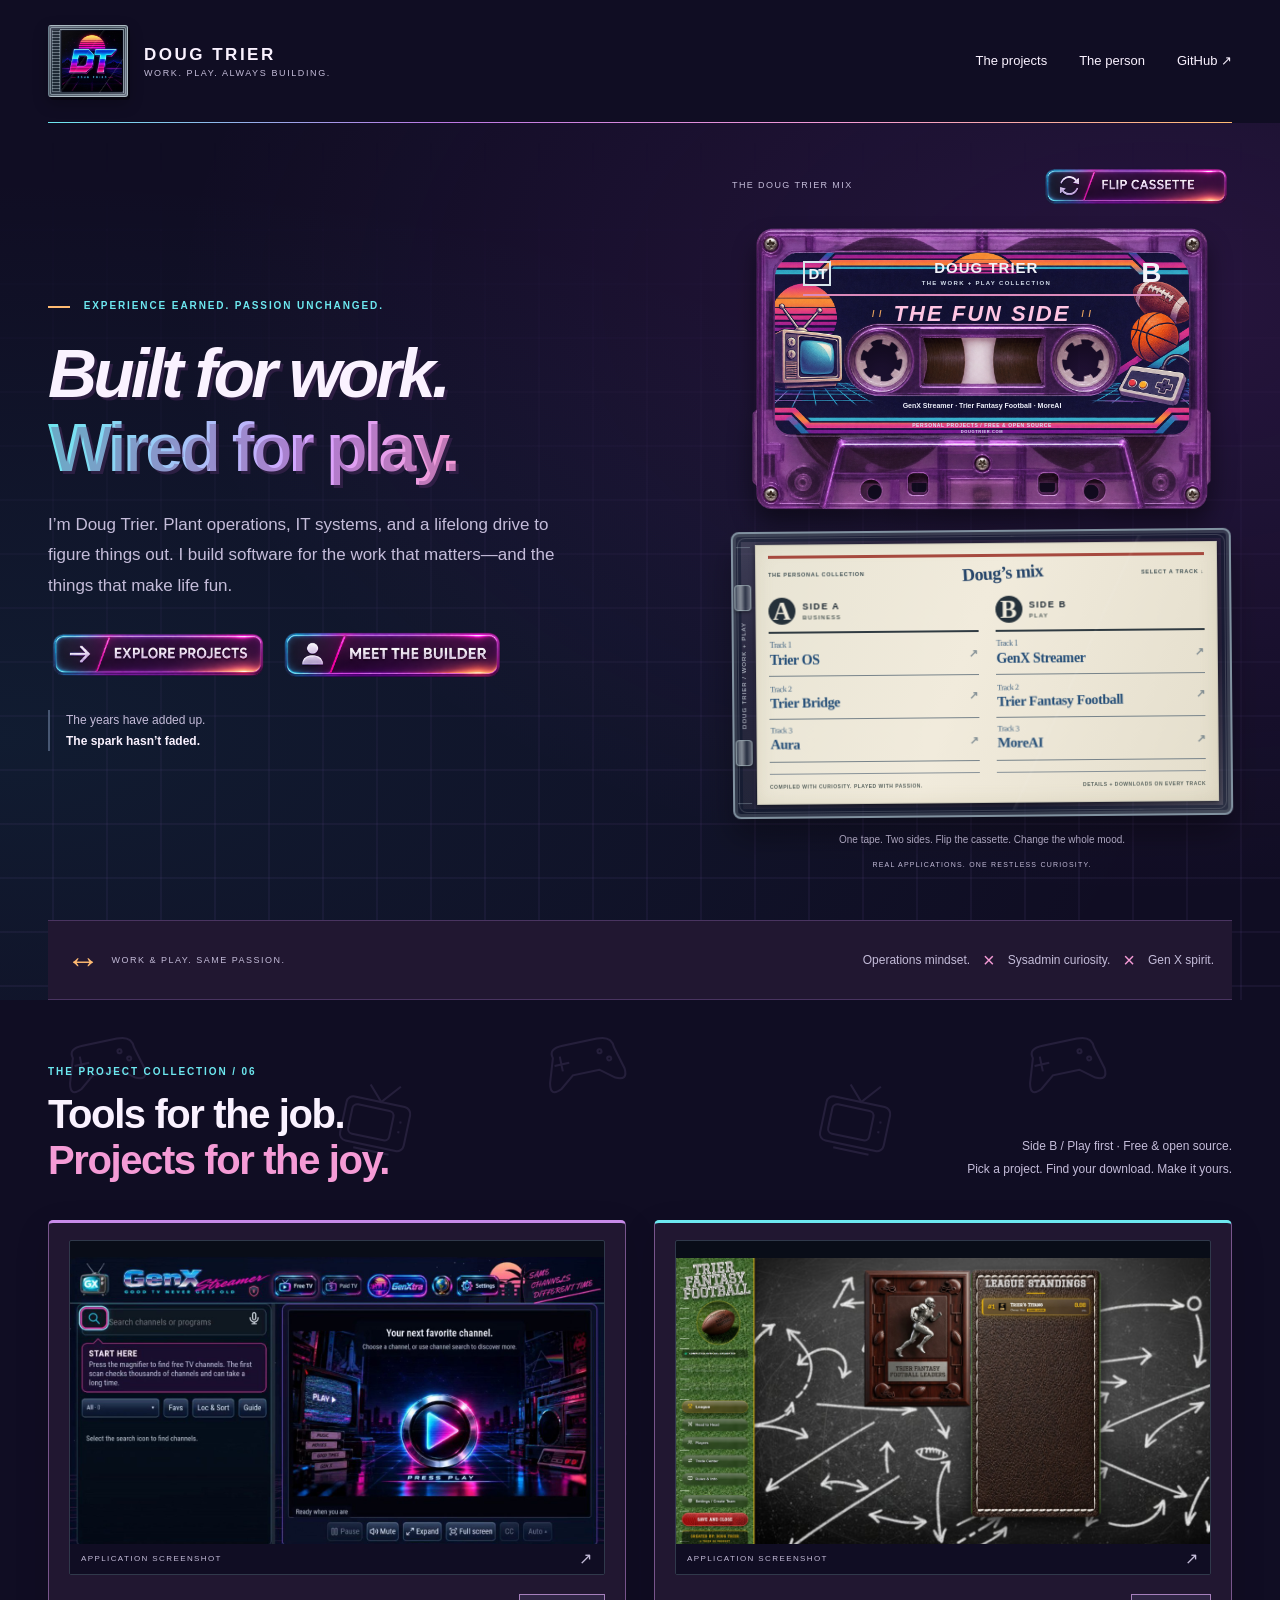
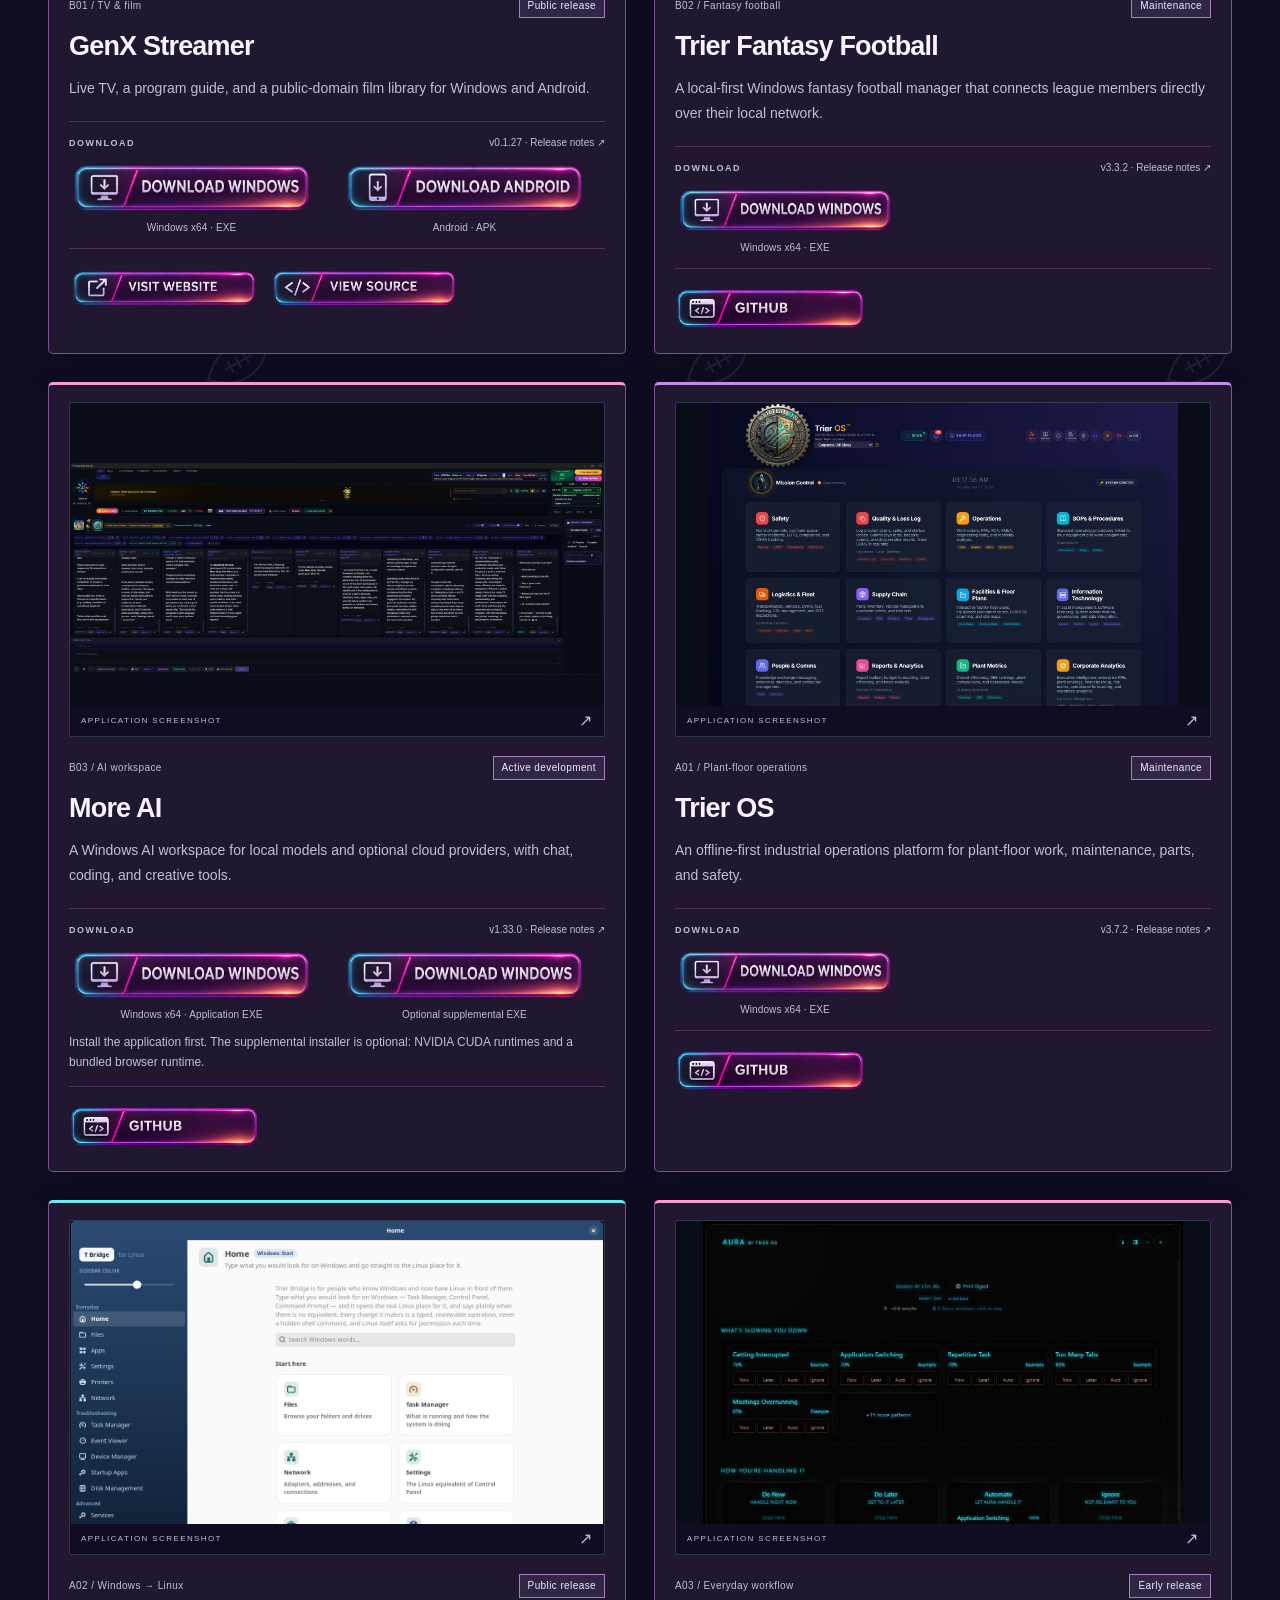
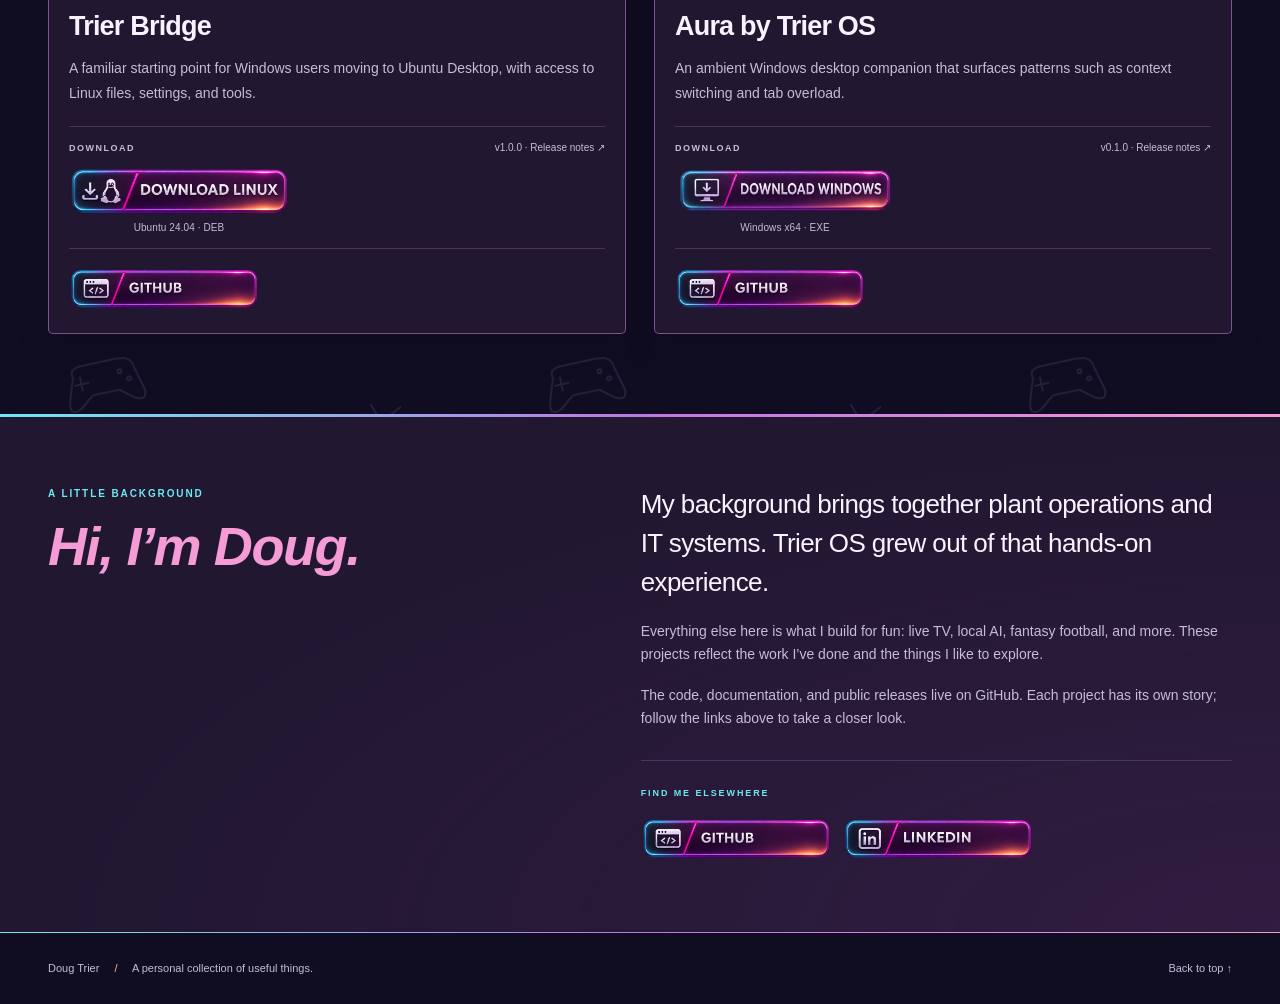
==== commit 6ba1f33c: "Use themed image buttons with builder and social links" ====
--- a/index.html
+++ b/index.html
@@ -5,30 +5,30 @@
 
 <link rel="canonical" href="https://dougtrier.com/"><meta property="og:type" content="website"><meta property="og:title" content="Doug Trier — Software &amp; Personal Projects"><meta property="og:description" content="Personal software projects by Doug Trier: plant-floor operations, live TV, local AI, fantasy football, and more."><meta property="og:url" content="https://dougtrier.com/">
 <meta property="og:image" content="https://dougtrier.com/assets/social-card.svg">
-<link rel="icon" href="/assets/favicon.svg" type="image/svg+xml"><link rel="stylesheet" href="/assets/style.css">
+<link rel="icon" href="/assets/favicon.svg" type="image/svg+xml"><link rel="stylesheet" href="/assets/style.css?v=sprite-buttons-v1">
 </head><body><a class="skip" href="#main">Skip to content</a>
 <header class="wrap header"><a class="brand" href="/" aria-label="Doug Trier home"><span class="brand-mark jewel-case" aria-hidden="true"><img src="/assets/dt-profile-cover.png" alt="Doug Trier neon DT profile artwork" width="460" height="460"><span class="jewel-shine"></span></span><span>DOUG TRIER<span class="brand-sub">WORK. PLAY. ALWAYS BUILDING.</span></span></a><nav aria-label="Main"><a href="/#projects">The projects</a><a href="/#about">The person</a><a href="https://github.com/DougTrier">GitHub <span aria-hidden="true">↗</span></a></nav></header>
-<main id="main" tabindex="-1"><div class="hero-stage"><section class="wrap hero" aria-labelledby="intro-title"><div class="hero-copy"><p class="eyebrow"><span class="small-line" aria-hidden="true"></span> EXPERIENCE EARNED. PASSION UNCHANGED.</p><h1 id="intro-title">Built for work.<br><em>Wired for play.</em></h1><p class="intro">I’m Doug Trier. Plant operations, IT systems, and a lifelong drive to figure things out. I build software for the work that matters—and the things that make life fun.</p><div class="hero-actions"><a class="button" href="#projects">Explore the projects <span aria-hidden="true">↓</span></a><a class="meet-link" href="#about">Meet the builder <span aria-hidden="true">↗</span></a></div><p class="hero-signoff">The years have added up.<br><strong>The spark hasn’t faded.</strong></p></div>
-<div class="hero-mix" aria-label="Two sides of what I build"><div class="mix-heading"><span>THE DOUG TRIER MIX</span></div><button type="button" class="flip-tape is-flipped" id="cassette-flip" aria-pressed="true" aria-label="Showing Side B, Play. Flip to Side A, Business." aria-describedby="cassette-help" disabled><span class="tape-turntable"><span class="tape-rotor"><span class="tape-face tape-a" aria-hidden="true"><img src="/assets/cassette-purple-a-v1.png" alt="Transparent retro-purple cassette with business label artwork" width="1536" height="1024"><span class="tape-print"><span class="tape-print-masthead"><span class="tape-dt">DT</span><span>DOUG TRIER<span class="tape-edition">THE WORK + PLAY COLLECTION</span></span><span class="tape-side-id">A</span></span><span class="tape-print-title">BUSINESS</span></span><span class="tape-track-names">Trier OS · Trier Bridge · Aura</span><span class="tape-print-bottom">PERSONAL PROJECTS / FREE &amp; OPEN SOURCE<span>DOUGTRIER.COM</span></span></span><span class="tape-face tape-b" aria-hidden="false"><img src="/assets/cassette-purple-b-v1.png" alt="Transparent retro-purple cassette with sports, games, and TV label artwork" width="1536" height="1024"><span class="tape-print"><span class="tape-print-masthead"><span class="tape-dt">DT</span><span>DOUG TRIER<span class="tape-edition">THE WORK + PLAY COLLECTION</span></span><span class="tape-side-id">B</span></span><span class="tape-print-title">THE FUN SIDE</span></span><span class="tape-track-names">GenX Streamer · Trier Fantasy Football · MoreAI</span><span class="tape-print-bottom">PERSONAL PROJECTS / FREE &amp; OPEN SOURCE<span>DOUGTRIER.COM</span></span></span></span></span><span class="flip-cta"><span aria-hidden="true">↻</span><span data-flip-label>Flip to Side A — Business</span><span aria-hidden="true">→</span></span></button><p class="sr-only" id="cassette-status" aria-live="polite">Side B — Play</p><noscript><p class="tape-help">Both sides’ projects and downloads are listed on the case below.</p></noscript><div class="tape-case-below"><h2 class="sr-only">The cassette track list</h2><nav class="cassette-case" aria-label="Cassette track list"><div class="case-spine" aria-hidden="true">DOUG TRIER / WORK + PLAY</div><div class="case-insert"><div class="insert-title"><span>THE PERSONAL COLLECTION</span><span class="insert-title-hand">Doug’s mix</span><span>SELECT A TRACK ↓</span></div><div class="insert-sides"><section class="insert-side insert-side-a" aria-labelledby="insert-A"><div class="insert-side-heading"><span class="insert-side-letter" aria-hidden="true">A</span><h3 id="insert-A">SIDE A<span>BUSINESS</span></h3><span class="insert-side-note">the business mix</span></div><ol class="handwritten-tracks"><li><a href="#project-trier-os" aria-label="Side A, track 1: Trier OS — details and downloads"><span class="track-number">Track 1</span><span class="track-dash" aria-hidden="true">—</span><span class="track-name">Trier OS</span><span class="track-arrow" aria-hidden="true">↗</span></a></li><li><a href="#project-trier-bridge" aria-label="Side A, track 2: Trier Bridge — details and downloads"><span class="track-number">Track 2</span><span class="track-dash" aria-hidden="true">—</span><span class="track-name">Trier Bridge</span><span class="track-arrow" aria-hidden="true">↗</span></a></li><li><a href="#project-aura" aria-label="Side A, track 3: Aura by Trier OS — details and downloads"><span class="track-number">Track 3</span><span class="track-dash" aria-hidden="true">—</span><span class="track-name">Aura</span><span class="track-arrow" aria-hidden="true">↗</span></a></li></ol><div class="insert-blank-line" aria-hidden="true"></div></section><section class="insert-side insert-side-b" aria-labelledby="insert-B"><div class="insert-side-heading"><span class="insert-side-letter" aria-hidden="true">B</span><h3 id="insert-B">SIDE B<span>PLAY</span></h3><span class="insert-side-note">the play mix</span></div><ol class="handwritten-tracks"><li><a href="#project-genx-streamer" aria-label="Side B, track 1: GenX Streamer — details and downloads"><span class="track-number">Track 1</span><span class="track-dash" aria-hidden="true">—</span><span class="track-name">GenX Streamer</span><span class="track-arrow" aria-hidden="true">↗</span></a></li><li><a href="#project-trier-fantasy-football" aria-label="Side B, track 2: Trier Fantasy Football — details and downloads"><span class="track-number">Track 2</span><span class="track-dash" aria-hidden="true">—</span><span class="track-name">Trier Fantasy Football</span><span class="track-arrow" aria-hidden="true">↗</span></a></li><li><a href="#project-more-ai" aria-label="Side B, track 3: More AI — details and downloads"><span class="track-number">Track 3</span><span class="track-dash" aria-hidden="true">—</span><span class="track-name">MoreAI</span><span class="track-arrow" aria-hidden="true">↗</span></a></li></ol><div class="insert-blank-line" aria-hidden="true"></div></section></div><div class="insert-footer"><span>COMPILED WITH CURIOSITY. PLAYED WITH PASSION.</span><span>DETAILS + DOWNLOADS ON EVERY TRACK</span></div></div><span class="case-hinge hinge-top" aria-hidden="true"></span><span class="case-hinge hinge-bottom" aria-hidden="true"></span></nav></div><p class="tape-help" id="cassette-help">One tape. Two sides. Flip the cassette. Change the whole mood.</p><p class="mix-footer">REAL APPLICATIONS. ONE RESTLESS CURIOSITY.</p></div></section><div class="wrap experience-strip"><p><span class="strip-number" aria-hidden="true">↔</span><span>WORK &amp; PLAY. SAME PASSION.</span></p><p>Operations mindset.<span class="strip-cross" aria-hidden="true">×</span>Sysadmin curiosity.<span class="strip-cross" aria-hidden="true">×</span>Gen X spirit.</p></div></div>
+<main id="main" tabindex="-1"><div class="hero-stage"><section class="wrap hero" aria-labelledby="intro-title"><div class="hero-copy"><p class="eyebrow"><span class="small-line" aria-hidden="true"></span> EXPERIENCE EARNED. PASSION UNCHANGED.</p><h1 id="intro-title">Built for work.<br><em>Wired for play.</em></h1><p class="intro">I’m Doug Trier. Plant operations, IT systems, and a lifelong drive to figure things out. I build software for the work that matters—and the things that make life fun.</p><div class="hero-actions"><a class="button image-button" href="#projects"><span class="button-art" aria-hidden="true"><svg class="button-face button-face-business" viewBox="30 45 736 160" xmlns="http://www.w3.org/2000/svg" focusable="false"><image href="/assets/button-sprites-v1.png" width="1536" height="1024"/></svg><svg class="button-face button-face-play" viewBox="770 45 736 160" xmlns="http://www.w3.org/2000/svg" focusable="false"><image href="/assets/button-sprites-v1.png" width="1536" height="1024"/></svg></span><span class="sr-only">Explore the projects</span></a><a class="meet-link image-button" href="#about"><span class="button-art" aria-hidden="true"><svg class="button-face button-face-business" viewBox="28 103 736 160" xmlns="http://www.w3.org/2000/svg" focusable="false"><image href="/assets/button-sprites-extra-v1.png" width="1536" height="1024"/></svg><svg class="button-face button-face-play" viewBox="772 103 736 160" xmlns="http://www.w3.org/2000/svg" focusable="false"><image href="/assets/button-sprites-extra-v1.png" width="1536" height="1024"/></svg></span><span class="sr-only">Meet the builder</span></a></div><p class="hero-signoff">The years have added up.<br><strong>The spark hasn’t faded.</strong></p></div>
+<div class="hero-mix" aria-label="Two sides of what I build"><div class="mix-heading"><span>THE DOUG TRIER MIX</span></div><button type="button" class="flip-tape is-flipped" id="cassette-flip" aria-pressed="true" aria-label="Showing Side B, Play. Flip to Side A, Business." aria-describedby="cassette-help" disabled><span class="tape-turntable"><span class="tape-rotor"><span class="tape-face tape-a" aria-hidden="true"><img src="/assets/cassette-purple-a-v1.png" alt="Transparent retro-purple cassette with business label artwork" width="1536" height="1024"><span class="tape-print"><span class="tape-print-masthead"><span class="tape-dt">DT</span><span>DOUG TRIER<span class="tape-edition">THE WORK + PLAY COLLECTION</span></span><span class="tape-side-id">A</span></span><span class="tape-print-title">BUSINESS</span></span><span class="tape-track-names">Trier OS · Trier Bridge · Aura</span><span class="tape-print-bottom">PERSONAL PROJECTS / FREE &amp; OPEN SOURCE<span>DOUGTRIER.COM</span></span></span><span class="tape-face tape-b" aria-hidden="false"><img src="/assets/cassette-purple-b-v1.png" alt="Transparent retro-purple cassette with sports, games, and TV label artwork" width="1536" height="1024"><span class="tape-print"><span class="tape-print-masthead"><span class="tape-dt">DT</span><span>DOUG TRIER<span class="tape-edition">THE WORK + PLAY COLLECTION</span></span><span class="tape-side-id">B</span></span><span class="tape-print-title">THE FUN SIDE</span></span><span class="tape-track-names">GenX Streamer · Trier Fantasy Football · MoreAI</span><span class="tape-print-bottom">PERSONAL PROJECTS / FREE &amp; OPEN SOURCE<span>DOUGTRIER.COM</span></span></span></span></span><span class="flip-cta image-button"><span class="button-art" aria-hidden="true"><svg class="button-face button-face-business" viewBox="30 827 736 160" xmlns="http://www.w3.org/2000/svg" focusable="false"><image href="/assets/button-sprites-v1.png" width="1536" height="1024"/></svg><svg class="button-face button-face-play" viewBox="770 827 736 160" xmlns="http://www.w3.org/2000/svg" focusable="false"><image href="/assets/button-sprites-v1.png" width="1536" height="1024"/></svg></span><span class="sr-only" data-flip-label>Flip to Side A — Business</span></span></button><p class="sr-only" id="cassette-status" aria-live="polite">Side B — Play</p><noscript><p class="tape-help">Both sides’ projects and downloads are listed on the case below.</p></noscript><div class="tape-case-below"><h2 class="sr-only">The cassette track list</h2><nav class="cassette-case" aria-label="Cassette track list"><div class="case-spine" aria-hidden="true">DOUG TRIER / WORK + PLAY</div><div class="case-insert"><div class="insert-title"><span>THE PERSONAL COLLECTION</span><span class="insert-title-hand">Doug’s mix</span><span>SELECT A TRACK ↓</span></div><div class="insert-sides"><section class="insert-side insert-side-a" aria-labelledby="insert-A"><div class="insert-side-heading"><span class="insert-side-letter" aria-hidden="true">A</span><h3 id="insert-A">SIDE A<span>BUSINESS</span></h3><span class="insert-side-note">the business mix</span></div><ol class="handwritten-tracks"><li><a href="#project-trier-os" aria-label="Side A, track 1: Trier OS — details and downloads"><span class="track-number">Track 1</span><span class="track-dash" aria-hidden="true">—</span><span class="track-name">Trier OS</span><span class="track-arrow" aria-hidden="true">↗</span></a></li><li><a href="#project-trier-bridge" aria-label="Side A, track 2: Trier Bridge — details and downloads"><span class="track-number">Track 2</span><span class="track-dash" aria-hidden="true">—</span><span class="track-name">Trier Bridge</span><span class="track-arrow" aria-hidden="true">↗</span></a></li><li><a href="#project-aura" aria-label="Side A, track 3: Aura by Trier OS — details and downloads"><span class="track-number">Track 3</span><span class="track-dash" aria-hidden="true">—</span><span class="track-name">Aura</span><span class="track-arrow" aria-hidden="true">↗</span></a></li></ol><div class="insert-blank-line" aria-hidden="true"></div></section><section class="insert-side insert-side-b" aria-labelledby="insert-B"><div class="insert-side-heading"><span class="insert-side-letter" aria-hidden="true">B</span><h3 id="insert-B">SIDE B<span>PLAY</span></h3><span class="insert-side-note">the play mix</span></div><ol class="handwritten-tracks"><li><a href="#project-genx-streamer" aria-label="Side B, track 1: GenX Streamer — details and downloads"><span class="track-number">Track 1</span><span class="track-dash" aria-hidden="true">—</span><span class="track-name">GenX Streamer</span><span class="track-arrow" aria-hidden="true">↗</span></a></li><li><a href="#project-trier-fantasy-football" aria-label="Side B, track 2: Trier Fantasy Football — details and downloads"><span class="track-number">Track 2</span><span class="track-dash" aria-hidden="true">—</span><span class="track-name">Trier Fantasy Football</span><span class="track-arrow" aria-hidden="true">↗</span></a></li><li><a href="#project-more-ai" aria-label="Side B, track 3: More AI — details and downloads"><span class="track-number">Track 3</span><span class="track-dash" aria-hidden="true">—</span><span class="track-name">MoreAI</span><span class="track-arrow" aria-hidden="true">↗</span></a></li></ol><div class="insert-blank-line" aria-hidden="true"></div></section></div><div class="insert-footer"><span>COMPILED WITH CURIOSITY. PLAYED WITH PASSION.</span><span>DETAILS + DOWNLOADS ON EVERY TRACK</span></div></div><span class="case-hinge hinge-top" aria-hidden="true"></span><span class="case-hinge hinge-bottom" aria-hidden="true"></span></nav></div><p class="tape-help" id="cassette-help">One tape. Two sides. Flip the cassette. Change the whole mood.</p><p class="mix-footer">REAL APPLICATIONS. ONE RESTLESS CURIOSITY.</p></div></section><div class="wrap experience-strip"><p><span class="strip-number" aria-hidden="true">↔</span><span>WORK &amp; PLAY. SAME PASSION.</span></p><p>Operations mindset.<span class="strip-cross" aria-hidden="true">×</span>Sysadmin curiosity.<span class="strip-cross" aria-hidden="true">×</span>Gen X spirit.</p></div></div>
 <section class="wrap projects-section" id="projects" aria-labelledby="projects-title"><div class="section-heading"><div><p class="eyebrow">THE PROJECT COLLECTION / 06</p><h2 id="projects-title">Tools for the job.<br><span>Projects for the joy.</span></h2></div><p class="section-note"><span data-project-order>Side B / Play first</span> · Free &amp; open source.<br>Pick a project. Find your download. Make it yours.</p></div><div class="project-grid"><article class="project" id="project-genx-streamer" data-project="genx-streamer" data-mix-side="B" data-track-number="1">
 <a class="project-image" href="https://dougtrier.github.io/GenX-Streamer/" aria-label="Explore GenX Streamer"><img src="/assets/genx-streamer.jpg" alt="GenX Streamer TV start screen with channel search and its neon player artwork" width="1280" height="800" fetchpriority="high"><span class="image-label">APPLICATION SCREENSHOT <span aria-hidden="true">↗</span></span></a>
 <div class="project-meta"><span>B01 / TV &amp; film</span><span class="status">Public release</span></div>
-<h3><a href="https://dougtrier.github.io/GenX-Streamer/">GenX Streamer</a></h3><p>Live TV, a program guide, and a public-domain film library for Windows and Android.</p><div class="downloads"><div class="download-heading"><span>DOWNLOAD</span><a href="https://github.com/DougTrier/GenX-Streamer/releases/tag/v0.1.27" aria-label="GenX Streamer v0.1.27 release notes">v0.1.27 · Release notes ↗</a></div><div class="download-actions"><a class="download-link" href="https://github.com/DougTrier/GenX-Streamer/releases/download/v0.1.27/GenX-Streamer-0.1.27-Windows-x64.exe" aria-label="Download GenX Streamer v0.1.27: Windows x64 · EXE"><span aria-hidden="true">↓</span> Windows x64 · EXE</a><a class="download-link" href="https://github.com/DougTrier/GenX-Streamer/releases/download/v0.1.27/GenX-Streamer-0.1.27-Android.apk" aria-label="Download GenX Streamer v0.1.27: Android · APK"><span aria-hidden="true">↓</span> Android · APK</a></div></div><div class="project-links"><a class="text-link" href="https://dougtrier.github.io/GenX-Streamer/">Visit website <span aria-hidden="true">↗</span></a><a class="source-link" href="https://github.com/DougTrier/GenX-Streamer" aria-label="GenX Streamer source code">Source code <span aria-hidden="true">↗</span></a></div></article><article class="project" id="project-trier-fantasy-football" data-project="trier-fantasy-football" data-mix-side="B" data-track-number="2">
+<h3><a href="https://dougtrier.github.io/GenX-Streamer/">GenX Streamer</a></h3><p>Live TV, a program guide, and a public-domain film library for Windows and Android.</p><div class="downloads"><div class="download-heading"><span>DOWNLOAD</span><a href="https://github.com/DougTrier/GenX-Streamer/releases/tag/v0.1.27" aria-label="GenX Streamer v0.1.27 release notes">v0.1.27 · Release notes ↗</a></div><div class="download-actions"><a class="download-link image-button" href="https://github.com/DougTrier/GenX-Streamer/releases/download/v0.1.27/GenX-Streamer-0.1.27-Windows-x64.exe" aria-label="Download GenX Streamer v0.1.27: Windows x64 · EXE"><span class="button-art" aria-hidden="true"><svg class="button-face button-face-business" viewBox="30 210 736 160" xmlns="http://www.w3.org/2000/svg" focusable="false"><image href="/assets/button-sprites-v1.png" width="1536" height="1024"/></svg><svg class="button-face button-face-play" viewBox="770 210 736 160" xmlns="http://www.w3.org/2000/svg" focusable="false"><image href="/assets/button-sprites-v1.png" width="1536" height="1024"/></svg></span><span class="download-detail">Windows x64 · EXE</span></a><a class="download-link image-button" href="https://github.com/DougTrier/GenX-Streamer/releases/download/v0.1.27/GenX-Streamer-0.1.27-Android.apk" aria-label="Download GenX Streamer v0.1.27: Android · APK"><span class="button-art" aria-hidden="true"><svg class="button-face button-face-business" viewBox="30 367 736 160" xmlns="http://www.w3.org/2000/svg" focusable="false"><image href="/assets/button-sprites-v1.png" width="1536" height="1024"/></svg><svg class="button-face button-face-play" viewBox="770 367 736 160" xmlns="http://www.w3.org/2000/svg" focusable="false"><image href="/assets/button-sprites-v1.png" width="1536" height="1024"/></svg></span><span class="download-detail">Android · APK</span></a></div></div><div class="project-links"><a class="text-link image-button" href="https://dougtrier.github.io/GenX-Streamer/"><span class="button-art" aria-hidden="true"><svg class="button-face button-face-business" viewBox="30 520 736 160" xmlns="http://www.w3.org/2000/svg" focusable="false"><image href="/assets/button-sprites-v1.png" width="1536" height="1024"/></svg><svg class="button-face button-face-play" viewBox="770 520 736 160" xmlns="http://www.w3.org/2000/svg" focusable="false"><image href="/assets/button-sprites-v1.png" width="1536" height="1024"/></svg></span><span class="sr-only">Visit website</span></a><a class="source-link image-button" href="https://github.com/DougTrier/GenX-Streamer" aria-label="GenX Streamer source code"><span class="button-art" aria-hidden="true"><svg class="button-face button-face-business" viewBox="30 669 736 160" xmlns="http://www.w3.org/2000/svg" focusable="false"><image href="/assets/button-sprites-v1.png" width="1536" height="1024"/></svg><svg class="button-face button-face-play" viewBox="770 669 736 160" xmlns="http://www.w3.org/2000/svg" focusable="false"><image href="/assets/button-sprites-v1.png" width="1536" height="1024"/></svg></span><span class="sr-only">Source code</span></a></div></article><article class="project" id="project-trier-fantasy-football" data-project="trier-fantasy-football" data-mix-side="B" data-track-number="2">
 <a class="project-image" href="https://github.com/DougTrier/Trier_Fantasy_Football" aria-label="Explore Trier Fantasy Football"><img src="/assets/trier-fantasy-football.jpg" alt="Trier Fantasy Football league standings with turf navigation, a trophy, and a leather standings panel" width="1280" height="800" loading="lazy"><span class="image-label">APPLICATION SCREENSHOT <span aria-hidden="true">↗</span></span></a>
 <div class="project-meta"><span>B02 / Fantasy football</span><span class="status">Maintenance</span></div>
-<h3><a href="https://github.com/DougTrier/Trier_Fantasy_Football">Trier Fantasy Football</a></h3><p>A local-first Windows fantasy football manager that connects league members directly over their local network.</p><div class="downloads"><div class="download-heading"><span>DOWNLOAD</span><a href="https://github.com/DougTrier/Trier_Fantasy_Football/releases/tag/v3.3.2" aria-label="Trier Fantasy Football v3.3.2 release notes">v3.3.2 · Release notes ↗</a></div><div class="download-actions"><a class="download-link" href="https://github.com/DougTrier/Trier_Fantasy_Football/releases/download/v3.3.2/Trier.Fantasy.Football_3.3.2_x64-setup.exe" aria-label="Download Trier Fantasy Football v3.3.2: Windows x64 · EXE"><span aria-hidden="true">↓</span> Windows x64 · EXE</a></div></div><div class="project-links"><a class="text-link" href="https://github.com/DougTrier/Trier_Fantasy_Football">Explore on GitHub <span aria-hidden="true">↗</span></a></div></article><article class="project" id="project-more-ai" data-project="more-ai" data-mix-side="B" data-track-number="3">
+<h3><a href="https://github.com/DougTrier/Trier_Fantasy_Football">Trier Fantasy Football</a></h3><p>A local-first Windows fantasy football manager that connects league members directly over their local network.</p><div class="downloads"><div class="download-heading"><span>DOWNLOAD</span><a href="https://github.com/DougTrier/Trier_Fantasy_Football/releases/tag/v3.3.2" aria-label="Trier Fantasy Football v3.3.2 release notes">v3.3.2 · Release notes ↗</a></div><div class="download-actions"><a class="download-link image-button" href="https://github.com/DougTrier/Trier_Fantasy_Football/releases/download/v3.3.2/Trier.Fantasy.Football_3.3.2_x64-setup.exe" aria-label="Download Trier Fantasy Football v3.3.2: Windows x64 · EXE"><span class="button-art" aria-hidden="true"><svg class="button-face button-face-business" viewBox="30 210 736 160" xmlns="http://www.w3.org/2000/svg" focusable="false"><image href="/assets/button-sprites-v1.png" width="1536" height="1024"/></svg><svg class="button-face button-face-play" viewBox="770 210 736 160" xmlns="http://www.w3.org/2000/svg" focusable="false"><image href="/assets/button-sprites-v1.png" width="1536" height="1024"/></svg></span><span class="download-detail">Windows x64 · EXE</span></a></div></div><div class="project-links"><a class="text-link image-button" href="https://github.com/DougTrier/Trier_Fantasy_Football"><span class="button-art" aria-hidden="true"><svg class="button-face button-face-business" viewBox="28 325 736 160" xmlns="http://www.w3.org/2000/svg" focusable="false"><image href="/assets/button-sprites-extra-v1.png" width="1536" height="1024"/></svg><svg class="button-face button-face-play" viewBox="772 325 736 160" xmlns="http://www.w3.org/2000/svg" focusable="false"><image href="/assets/button-sprites-extra-v1.png" width="1536" height="1024"/></svg></span><span class="sr-only">Explore on GitHub</span></a></div></article><article class="project" id="project-more-ai" data-project="more-ai" data-mix-side="B" data-track-number="3">
 <a class="project-image" href="https://github.com/DougTrier/MoreAI" aria-label="Explore More AI"><img src="/assets/more-ai.jpg" alt="More AI chat workspace displaying several model responses side by side" width="1280" height="800" loading="lazy"><span class="image-label">APPLICATION SCREENSHOT <span aria-hidden="true">↗</span></span></a>
 <div class="project-meta"><span>B03 / AI workspace</span><span class="status">Active development</span></div>
-<h3><a href="https://github.com/DougTrier/MoreAI">More AI</a></h3><p>A Windows AI workspace for local models and optional cloud providers, with chat, coding, and creative tools.</p><div class="downloads"><div class="download-heading"><span>DOWNLOAD</span><a href="https://github.com/DougTrier/MoreAI/releases/tag/v1.33.0" aria-label="More AI v1.33.0 release notes">v1.33.0 · Release notes ↗</a></div><div class="download-actions"><a class="download-link" href="https://github.com/DougTrier/MoreAI/releases/download/v1.33.0/More.AI.Application_1.33.0_x64-setup.exe" aria-label="Download More AI v1.33.0: Windows x64 · Application EXE"><span aria-hidden="true">↓</span> Windows x64 · Application EXE</a><a class="download-link" href="https://github.com/DougTrier/MoreAI/releases/download/v1.33.0/More.AI.Supplemental_1.33.0_x64-setup.exe" aria-label="Download More AI v1.33.0: Optional supplemental EXE"><span aria-hidden="true">↓</span> Optional supplemental EXE</a></div><p class="download-note">Install the application first. The supplemental installer is optional: NVIDIA CUDA runtimes and a bundled browser runtime.</p></div><div class="project-links"><a class="text-link" href="https://github.com/DougTrier/MoreAI">Explore on GitHub <span aria-hidden="true">↗</span></a></div></article><article class="project" id="project-trier-os" data-project="trier-os" data-mix-side="A" data-track-number="1">
+<h3><a href="https://github.com/DougTrier/MoreAI">More AI</a></h3><p>A Windows AI workspace for local models and optional cloud providers, with chat, coding, and creative tools.</p><div class="downloads"><div class="download-heading"><span>DOWNLOAD</span><a href="https://github.com/DougTrier/MoreAI/releases/tag/v1.33.0" aria-label="More AI v1.33.0 release notes">v1.33.0 · Release notes ↗</a></div><div class="download-actions"><a class="download-link image-button" href="https://github.com/DougTrier/MoreAI/releases/download/v1.33.0/More.AI.Application_1.33.0_x64-setup.exe" aria-label="Download More AI v1.33.0: Windows x64 · Application EXE"><span class="button-art" aria-hidden="true"><svg class="button-face button-face-business" viewBox="30 210 736 160" xmlns="http://www.w3.org/2000/svg" focusable="false"><image href="/assets/button-sprites-v1.png" width="1536" height="1024"/></svg><svg class="button-face button-face-play" viewBox="770 210 736 160" xmlns="http://www.w3.org/2000/svg" focusable="false"><image href="/assets/button-sprites-v1.png" width="1536" height="1024"/></svg></span><span class="download-detail">Windows x64 · Application EXE</span></a><a class="download-link image-button" href="https://github.com/DougTrier/MoreAI/releases/download/v1.33.0/More.AI.Supplemental_1.33.0_x64-setup.exe" aria-label="Download More AI v1.33.0: Optional supplemental EXE"><span class="button-art" aria-hidden="true"><svg class="button-face button-face-business" viewBox="30 210 736 160" xmlns="http://www.w3.org/2000/svg" focusable="false"><image href="/assets/button-sprites-v1.png" width="1536" height="1024"/></svg><svg class="button-face button-face-play" viewBox="770 210 736 160" xmlns="http://www.w3.org/2000/svg" focusable="false"><image href="/assets/button-sprites-v1.png" width="1536" height="1024"/></svg></span><span class="download-detail">Optional supplemental EXE</span></a></div><p class="download-note">Install the application first. The supplemental installer is optional: NVIDIA CUDA runtimes and a bundled browser runtime.</p></div><div class="project-links"><a class="text-link image-button" href="https://github.com/DougTrier/MoreAI"><span class="button-art" aria-hidden="true"><svg class="button-face button-face-business" viewBox="28 325 736 160" xmlns="http://www.w3.org/2000/svg" focusable="false"><image href="/assets/button-sprites-extra-v1.png" width="1536" height="1024"/></svg><svg class="button-face button-face-play" viewBox="772 325 736 160" xmlns="http://www.w3.org/2000/svg" focusable="false"><image href="/assets/button-sprites-extra-v1.png" width="1536" height="1024"/></svg></span><span class="sr-only">Explore on GitHub</span></a></div></article><article class="project" id="project-trier-os" data-project="trier-os" data-mix-side="A" data-track-number="1">
 <a class="project-image" href="https://github.com/DougTrier/trier-os" aria-label="Explore Trier OS"><img src="/assets/trier-os.jpg" alt="Trier OS Mission Control dashboard showing operations, safety, and maintenance panels" width="1280" height="800" loading="lazy"><span class="image-label">APPLICATION SCREENSHOT <span aria-hidden="true">↗</span></span></a>
 <div class="project-meta"><span>A01 / Plant-floor operations</span><span class="status">Maintenance</span></div>
-<h3><a href="https://github.com/DougTrier/trier-os">Trier OS</a></h3><p>An offline-first industrial operations platform for plant-floor work, maintenance, parts, and safety.</p><div class="downloads"><div class="download-heading"><span>DOWNLOAD</span><a href="https://github.com/DougTrier/trier-os/releases/tag/v3.7.2" aria-label="Trier OS v3.7.2 release notes">v3.7.2 · Release notes ↗</a></div><div class="download-actions"><a class="download-link" href="https://github.com/DougTrier/trier-os/releases/download/v3.7.2/TrierOS-Setup-3.7.2.exe" aria-label="Download Trier OS v3.7.2: Windows x64 · EXE"><span aria-hidden="true">↓</span> Windows x64 · EXE</a></div></div><div class="project-links"><a class="text-link" href="https://github.com/DougTrier/trier-os">Explore on GitHub <span aria-hidden="true">↗</span></a></div></article><article class="project" id="project-trier-bridge" data-project="trier-bridge" data-mix-side="A" data-track-number="2">
+<h3><a href="https://github.com/DougTrier/trier-os">Trier OS</a></h3><p>An offline-first industrial operations platform for plant-floor work, maintenance, parts, and safety.</p><div class="downloads"><div class="download-heading"><span>DOWNLOAD</span><a href="https://github.com/DougTrier/trier-os/releases/tag/v3.7.2" aria-label="Trier OS v3.7.2 release notes">v3.7.2 · Release notes ↗</a></div><div class="download-actions"><a class="download-link image-button" href="https://github.com/DougTrier/trier-os/releases/download/v3.7.2/TrierOS-Setup-3.7.2.exe" aria-label="Download Trier OS v3.7.2: Windows x64 · EXE"><span class="button-art" aria-hidden="true"><svg class="button-face button-face-business" viewBox="30 210 736 160" xmlns="http://www.w3.org/2000/svg" focusable="false"><image href="/assets/button-sprites-v1.png" width="1536" height="1024"/></svg><svg class="button-face button-face-play" viewBox="770 210 736 160" xmlns="http://www.w3.org/2000/svg" focusable="false"><image href="/assets/button-sprites-v1.png" width="1536" height="1024"/></svg></span><span class="download-detail">Windows x64 · EXE</span></a></div></div><div class="project-links"><a class="text-link image-button" href="https://github.com/DougTrier/trier-os"><span class="button-art" aria-hidden="true"><svg class="button-face button-face-business" viewBox="28 325 736 160" xmlns="http://www.w3.org/2000/svg" focusable="false"><image href="/assets/button-sprites-extra-v1.png" width="1536" height="1024"/></svg><svg class="button-face button-face-play" viewBox="772 325 736 160" xmlns="http://www.w3.org/2000/svg" focusable="false"><image href="/assets/button-sprites-extra-v1.png" width="1536" height="1024"/></svg></span><span class="sr-only">Explore on GitHub</span></a></div></article><article class="project" id="project-trier-bridge" data-project="trier-bridge" data-mix-side="A" data-track-number="2">
 <a class="project-image" href="https://github.com/DougTrier/trier-bridge" aria-label="Explore Trier Bridge"><img src="/assets/trier-bridge.png" alt="Trier Bridge home screen with a blue navigation sidebar and panels for files, Task Manager, network, and settings" width="1280" height="800" loading="lazy"><span class="image-label">APPLICATION SCREENSHOT <span aria-hidden="true">↗</span></span></a>
 <div class="project-meta"><span>A02 / Windows → Linux</span><span class="status">Public release</span></div>
-<h3><a href="https://github.com/DougTrier/trier-bridge">Trier Bridge</a></h3><p>A familiar starting point for Windows users moving to Ubuntu Desktop, with access to Linux files, settings, and tools.</p><div class="downloads"><div class="download-heading"><span>DOWNLOAD</span><a href="https://github.com/DougTrier/trier-bridge/releases/tag/v1.0.0" aria-label="Trier Bridge v1.0.0 release notes">v1.0.0 · Release notes ↗</a></div><div class="download-actions"><a class="download-link" href="https://github.com/DougTrier/trier-bridge/releases/download/v1.0.0/trier-bridge_1.0.0_all.deb" aria-label="Download Trier Bridge v1.0.0: Ubuntu 24.04 · DEB"><span aria-hidden="true">↓</span> Ubuntu 24.04 · DEB</a></div></div><div class="project-links"><a class="text-link" href="https://github.com/DougTrier/trier-bridge">Explore on GitHub <span aria-hidden="true">↗</span></a></div></article><article class="project" id="project-aura" data-project="aura" data-mix-side="A" data-track-number="3">
+<h3><a href="https://github.com/DougTrier/trier-bridge">Trier Bridge</a></h3><p>A familiar starting point for Windows users moving to Ubuntu Desktop, with access to Linux files, settings, and tools.</p><div class="downloads"><div class="download-heading"><span>DOWNLOAD</span><a href="https://github.com/DougTrier/trier-bridge/releases/tag/v1.0.0" aria-label="Trier Bridge v1.0.0 release notes">v1.0.0 · Release notes ↗</a></div><div class="download-actions"><a class="download-link image-button" href="https://github.com/DougTrier/trier-bridge/releases/download/v1.0.0/trier-bridge_1.0.0_all.deb" aria-label="Download Trier Bridge v1.0.0: Ubuntu 24.04 · DEB"><span class="button-art" aria-hidden="true"><svg class="button-face button-face-business" viewBox="28 773 736 160" xmlns="http://www.w3.org/2000/svg" focusable="false"><image href="/assets/button-sprites-extra-v1.png" width="1536" height="1024"/></svg><svg class="button-face button-face-play" viewBox="772 773 736 160" xmlns="http://www.w3.org/2000/svg" focusable="false"><image href="/assets/button-sprites-extra-v1.png" width="1536" height="1024"/></svg></span><span class="download-detail">Ubuntu 24.04 · DEB</span></a></div></div><div class="project-links"><a class="text-link image-button" href="https://github.com/DougTrier/trier-bridge"><span class="button-art" aria-hidden="true"><svg class="button-face button-face-business" viewBox="28 325 736 160" xmlns="http://www.w3.org/2000/svg" focusable="false"><image href="/assets/button-sprites-extra-v1.png" width="1536" height="1024"/></svg><svg class="button-face button-face-play" viewBox="772 325 736 160" xmlns="http://www.w3.org/2000/svg" focusable="false"><image href="/assets/button-sprites-extra-v1.png" width="1536" height="1024"/></svg></span><span class="sr-only">Explore on GitHub</span></a></div></article><article class="project" id="project-aura" data-project="aura" data-mix-side="A" data-track-number="3">
 <a class="project-image" href="https://github.com/DougTrier/Aura-by-Trier-OS" aria-label="Explore Aura by Trier OS"><img src="/assets/aura.jpg" alt="Aura ambient dashboard with cyan slowdown cards on a dark background; example cards are labeled in the app" width="1280" height="800" loading="lazy"><span class="image-label">APPLICATION SCREENSHOT <span aria-hidden="true">↗</span></span></a>
 <div class="project-meta"><span>A03 / Everyday workflow</span><span class="status">Early release</span></div>
-<h3><a href="https://github.com/DougTrier/Aura-by-Trier-OS">Aura by Trier OS</a></h3><p>An ambient Windows desktop companion that surfaces patterns such as context switching and tab overload.</p><div class="downloads"><div class="download-heading"><span>DOWNLOAD</span><a href="https://github.com/DougTrier/Aura-by-Trier-OS/releases/tag/v0.1.0" aria-label="Aura by Trier OS v0.1.0 release notes">v0.1.0 · Release notes ↗</a></div><div class="download-actions"><a class="download-link" href="https://github.com/DougTrier/Aura-by-Trier-OS/releases/download/v0.1.0/Aura_0.1.0_x64-setup.exe" aria-label="Download Aura by Trier OS v0.1.0: Windows x64 · EXE"><span aria-hidden="true">↓</span> Windows x64 · EXE</a></div></div><div class="project-links"><a class="text-link" href="https://github.com/DougTrier/Aura-by-Trier-OS">Explore on GitHub <span aria-hidden="true">↗</span></a></div></article></div></section>
-<section class="about-section" id="about" aria-labelledby="about-title"><div class="wrap about-grid"><div><p class="eyebrow">A LITTLE BACKGROUND</p><h2 id="about-title">Hi, I’m Doug.</h2></div><div class="about-copy"><p class="about-lead">My background brings together plant operations and IT systems. Trier OS grew out of that hands-on experience.</p><p>Everything else here is what I build for fun: live TV, local AI, fantasy football, and more. These projects reflect the work I’ve done and the things I like to explore.</p><p>The code, documentation, and public releases live on GitHub. Each project has its own story; follow the links above to take a closer look.</p><div class="elsewhere"><span class="eyebrow">FIND ME ELSEWHERE</span><a href="https://github.com/DougTrier">GitHub <span aria-hidden="true">↗</span></a><a href="https://www.linkedin.com/in/doug-trier-547859400">LinkedIn <span aria-hidden="true">↗</span></a></div></div></div></section></main>
+<h3><a href="https://github.com/DougTrier/Aura-by-Trier-OS">Aura by Trier OS</a></h3><p>An ambient Windows desktop companion that surfaces patterns such as context switching and tab overload.</p><div class="downloads"><div class="download-heading"><span>DOWNLOAD</span><a href="https://github.com/DougTrier/Aura-by-Trier-OS/releases/tag/v0.1.0" aria-label="Aura by Trier OS v0.1.0 release notes">v0.1.0 · Release notes ↗</a></div><div class="download-actions"><a class="download-link image-button" href="https://github.com/DougTrier/Aura-by-Trier-OS/releases/download/v0.1.0/Aura_0.1.0_x64-setup.exe" aria-label="Download Aura by Trier OS v0.1.0: Windows x64 · EXE"><span class="button-art" aria-hidden="true"><svg class="button-face button-face-business" viewBox="30 210 736 160" xmlns="http://www.w3.org/2000/svg" focusable="false"><image href="/assets/button-sprites-v1.png" width="1536" height="1024"/></svg><svg class="button-face button-face-play" viewBox="770 210 736 160" xmlns="http://www.w3.org/2000/svg" focusable="false"><image href="/assets/button-sprites-v1.png" width="1536" height="1024"/></svg></span><span class="download-detail">Windows x64 · EXE</span></a></div></div><div class="project-links"><a class="text-link image-button" href="https://github.com/DougTrier/Aura-by-Trier-OS"><span class="button-art" aria-hidden="true"><svg class="button-face button-face-business" viewBox="28 325 736 160" xmlns="http://www.w3.org/2000/svg" focusable="false"><image href="/assets/button-sprites-extra-v1.png" width="1536" height="1024"/></svg><svg class="button-face button-face-play" viewBox="772 325 736 160" xmlns="http://www.w3.org/2000/svg" focusable="false"><image href="/assets/button-sprites-extra-v1.png" width="1536" height="1024"/></svg></span><span class="sr-only">Explore on GitHub</span></a></div></article></div></section>
+<section class="about-section" id="about" aria-labelledby="about-title"><div class="wrap about-grid"><div><p class="eyebrow">A LITTLE BACKGROUND</p><h2 id="about-title">Hi, I’m Doug.</h2></div><div class="about-copy"><p class="about-lead">My background brings together plant operations and IT systems. Trier OS grew out of that hands-on experience.</p><p>Everything else here is what I build for fun: live TV, local AI, fantasy football, and more. These projects reflect the work I’ve done and the things I like to explore.</p><p>The code, documentation, and public releases live on GitHub. Each project has its own story; follow the links above to take a closer look.</p><div class="elsewhere"><span class="eyebrow">FIND ME ELSEWHERE</span><a class="social-button image-button" href="https://github.com/DougTrier"><span class="button-art" aria-hidden="true"><svg class="button-face button-face-business" viewBox="28 325 736 160" xmlns="http://www.w3.org/2000/svg" focusable="false"><image href="/assets/button-sprites-extra-v1.png" width="1536" height="1024"/></svg><svg class="button-face button-face-play" viewBox="772 325 736 160" xmlns="http://www.w3.org/2000/svg" focusable="false"><image href="/assets/button-sprites-extra-v1.png" width="1536" height="1024"/></svg></span><span class="sr-only">GitHub</span></a><a class="social-button image-button" href="https://www.linkedin.com/in/doug-trier-547859400"><span class="button-art" aria-hidden="true"><svg class="button-face button-face-business" viewBox="28 549 736 160" xmlns="http://www.w3.org/2000/svg" focusable="false"><image href="/assets/button-sprites-extra-v1.png" width="1536" height="1024"/></svg><svg class="button-face button-face-play" viewBox="772 549 736 160" xmlns="http://www.w3.org/2000/svg" focusable="false"><image href="/assets/button-sprites-extra-v1.png" width="1536" height="1024"/></svg></span><span class="sr-only">LinkedIn</span></a></div></div></div></section></main>
 <script src="/assets/cassette.js" defer></script>
 <footer class="wrap footer"><span>Doug Trier <span class="footer-dot" aria-hidden="true">/</span> A personal collection of useful things.</span><a href="/#main">Back to top <span aria-hidden="true">↑</span></a></footer></body></html>
--- a/assets/style.css
+++ b/assets/style.css
@@ -100,3 +100,62 @@
 @media(max-width:550px){[data-theme="business"] h1{letter-spacing:-1.8px}.experience-strip{padding-inline:10px}}
 @media(prefers-reduced-motion:reduce){body,.header,.experience-strip,.project,.about-section,.downloads,.footer,.button,.download-link{transition:none}}
 @media(forced-colors:active){.hero-stage:before,.projects-section:before{display:none}[data-theme="play"] h1 em,[data-theme="business"] h1 em{-webkit-text-fill-color:CanvasText}.header,.about-section{border-image:none!important}.button,.download-link,.status{border-color:ButtonText}}
+
+/* Shared controls: clear hierarchy, comfortable targets, and quiet depth. */
+:root{--control-radius:9px;--control-fill:#2c2441;--control-border:#7c638e;--primary-top:#ffd196;--primary-bottom:#ffb966;--primary-ink:#26190e}
+[data-theme="business"]{--control-radius:7px;--control-fill:#203641;--control-border:#54747e;--primary-top:#c2ebe2;--primary-bottom:#98cfc5;--primary-ink:#102d2d}
+.hero-actions{gap:12px 14px;align-items:stretch}
+.hero-actions .button,.hero-actions .meet-link,.download-link,.project-links .text-link,.project-links .source-link{display:inline-flex;align-items:center;justify-content:center;gap:10px;min-height:44px;padding:11px 16px;border:1px solid var(--control-border);border-radius:var(--control-radius);font:600 12px/1.4 var(--sans);letter-spacing:.1px;text-decoration:none;transition:background-color .2s,border-color .2s,color .2s,box-shadow .2s,transform .2s}
+.hero-actions .button{gap:22px;min-height:49px;padding:13px 20px;border-color:var(--primary-bottom);background:linear-gradient(180deg,var(--primary-top),var(--primary-bottom));color:var(--primary-ink);box-shadow:inset 0 1px 0 #fff5,0 4px 10px #0003}
+.hero-actions .button span{display:flex;align-items:center;justify-content:center;width:24px;height:24px;border-radius:50%;background:#0000000b;font-size:17px;line-height:1}
+.hero-actions .meet-link{min-height:49px;padding-inline:18px;background:#ffffff04;color:var(--ink);border-color:var(--rule);box-shadow:inset 0 1px 0 #ffffff08}
+.hero-actions .meet-link span{margin:0;color:var(--accent);font-size:15px}
+.download-actions{gap:10px}
+.download-link{background:linear-gradient(180deg,#ffffff08,transparent),var(--control-fill);border-color:var(--control-border);color:var(--theme-button-ink);box-shadow:inset 0 1px 0 #ffffff0d,0 2px 5px #0002}
+.download-link>span{display:flex;align-items:center;justify-content:center;width:22px;height:22px;border-radius:5px;background:#ffffff0a;color:var(--accent);font-size:17px;line-height:1;flex-shrink:0}
+.project-links{gap:10px}
+.project-links .text-link{background:#ffffff04;color:var(--accent);border-color:var(--rule);padding-inline:14px}
+.project-links .text-link span{margin:0;font-size:15px}
+.project-links .source-link{color:var(--muted);border-color:transparent;background:transparent;padding-inline:10px;font-size:11px}
+.flip-cta{top:-38px;right:-2%;gap:8px;min-height:29px;padding:5px 10px;border:1px solid var(--rule);border-radius:6px;background:var(--theme-panel);color:var(--accent);box-shadow:inset 0 1px 0 #ffffff0a;transition:background-color .2s,border-color .2s,box-shadow .2s}
+.flip-cta>span:first-child{font-size:16px}
+.flip-tape:disabled .flip-cta{opacity:.6}
+@media(hover:hover){
+ .hero-actions .button:hover{background:linear-gradient(180deg,var(--primary-top),var(--primary-bottom));color:var(--primary-ink);transform:translateY(-1px);box-shadow:inset 0 1px 0 #fff7,0 7px 17px #0004}
+ .hero-actions .meet-link:hover,.download-link:hover,.project-links .text-link:hover{background:var(--control-fill);color:var(--ink);border-color:var(--accent);box-shadow:inset 0 1px 0 #ffffff0d,0 3px 9px #0003;transform:translateY(-1px)}
+ .project-links .source-link:hover{color:var(--ink);background:#ffffff08;border-color:var(--rule)}
+ .flip-tape:hover .flip-cta{background:var(--control-fill);border-color:var(--control-border);border-radius:6px}
+}
+.hero-actions a:active,.download-link:active,.project-links a:active{transform:translateY(0);box-shadow:inset 0 2px 4px #0002}
+.hero-actions a:focus-visible,.download-link:focus-visible,.project-links a:focus-visible{outline:2px solid var(--accent);outline-offset:4px;border-radius:var(--control-radius)}
+.flip-tape:focus-visible .flip-cta{border-color:var(--accent)}
+@media(max-width:550px){.hero-actions{gap:11px}.hero-actions .button{padding-inline:16px;gap:15px}.hero-actions .meet-link{padding-inline:14px}.download-link{padding:10px 12px;font-size:11px}.flip-cta{top:-35px;font-size:8px;min-height:26px;padding:4px 7px;gap:6px}.flip-cta>span:first-child{font-size:14px}}
+@media(prefers-reduced-motion:reduce){.hero-actions a,.download-link,.project-links a,.flip-cta{transition:none!important;transform:none!important}}
+@media(forced-colors:active){.hero-actions .button,.hero-actions .meet-link,.download-link,.project-links .text-link,.flip-cta{background:ButtonFace;color:ButtonText;border-color:ButtonText;box-shadow:none}.hero-actions a:focus-visible,.download-link:focus-visible,.project-links a:focus-visible{outline-color:Highlight}}
+
+/* Approved transparent PNG artwork; native links retain every destination. */
+.hero-actions .image-button,.download-actions .image-button,.project-links .image-button,.elsewhere .image-button,.flip-tape .flip-cta.image-button{display:inline-flex;flex-direction:column;align-items:center;justify-content:center;gap:5px;width:220px;max-width:100%;min-height:44px;padding:0;border:0;border-radius:8px;background:none;box-shadow:none;color:var(--ink);text-decoration:none;line-height:1.4;transition:filter .18s,transform .18s}
+.button-art{display:block;position:relative;width:100%;aspect-ratio:736/160;overflow:hidden;pointer-events:none;flex-shrink:0}
+.image-button .button-art,.hero-actions .button .button-art{display:block;width:100%;height:auto;aspect-ratio:736/160;margin:0;padding:0;border:0;border-radius:0;background:none;font:inherit;line-height:inherit}
+.image-button .sr-only,.hero-actions .button .sr-only{position:absolute;width:1px;height:1px;padding:0;margin:-1px;overflow:hidden;clip:rect(0,0,0,0);white-space:nowrap;background:none}
+.button-face{display:block;width:100%;height:100%;overflow:hidden}
+.button-face-business{display:none}
+[data-theme="business"] .button-face-business{display:block}
+[data-theme="business"] .button-face-play{display:none}
+.download-actions{display:grid;grid-template-columns:repeat(2,minmax(0,1fr));gap:13px 10px;align-items:start}
+.download-actions .image-button{width:100%;max-width:245px;justify-self:start}
+.download-actions .image-button:only-child{grid-column:1/-1;width:220px}
+.download-detail{display:block;max-width:100%;font:500 10px/1.5 var(--sans);color:var(--muted);text-align:center;padding-inline:3px}
+.download-link .download-detail{display:block;width:100%;height:auto;margin:0;border:0;border-radius:0;background:none;font:500 10px/1.5 var(--sans);color:var(--muted)}
+.project-links .image-button{width:190px}
+.elsewhere{gap:12px}.elsewhere .eyebrow{width:100%;margin-bottom:3px}
+.elsewhere .image-button{width:190px}
+.flip-tape .flip-cta.image-button{position:absolute;width:190px;min-height:0;top:-49px;right:-3%;gap:0}
+.hero-mix .mix-heading{padding-bottom:22px}
+.flip-tape .flip-cta.image-button>span:first-child{font-size:inherit}
+@media(hover:hover){.hero-actions .image-button:hover,.download-actions .image-button:hover,.project-links .image-button:hover,.elsewhere .image-button:hover,.flip-tape:hover .flip-cta.image-button{background:none;border:0;box-shadow:none;filter:brightness(1.12);transform:translateY(-1px)}}
+.hero-actions .image-button:active,.download-actions .image-button:active,.project-links .image-button:active,.elsewhere .image-button:active,.flip-tape:active .flip-cta.image-button{filter:brightness(.92);transform:translateY(1px);box-shadow:none}
+.image-button:focus-visible{outline:2px solid var(--accent);outline-offset:4px}
+@media(max-width:550px){.hero-actions .image-button{width:245px}.download-actions{grid-template-columns:1fr}.download-actions .image-button,.download-actions .image-button:only-child{width:260px;max-width:100%}.download-detail{font-size:11px}.project-links .image-button,.elsewhere .image-button{width:190px}.flip-tape .flip-cta.image-button{width:150px;top:-41px}.hero-mix .mix-heading{padding-bottom:24px}}
+@media(prefers-reduced-motion:reduce){.image-button{transition:none!important;transform:none!important}}
+@media(forced-colors:active){.image-button .button-art,.hero-actions .button .button-art{display:none}.image-button .sr-only,.hero-actions .button .sr-only{position:static;width:auto;height:auto;margin:0;clip:auto;overflow:visible;white-space:normal}.hero-actions .image-button,.download-actions .image-button,.project-links .image-button,.elsewhere .image-button,.flip-tape .flip-cta.image-button{background:ButtonFace;border:1px solid ButtonText;color:ButtonText;padding:8px}}
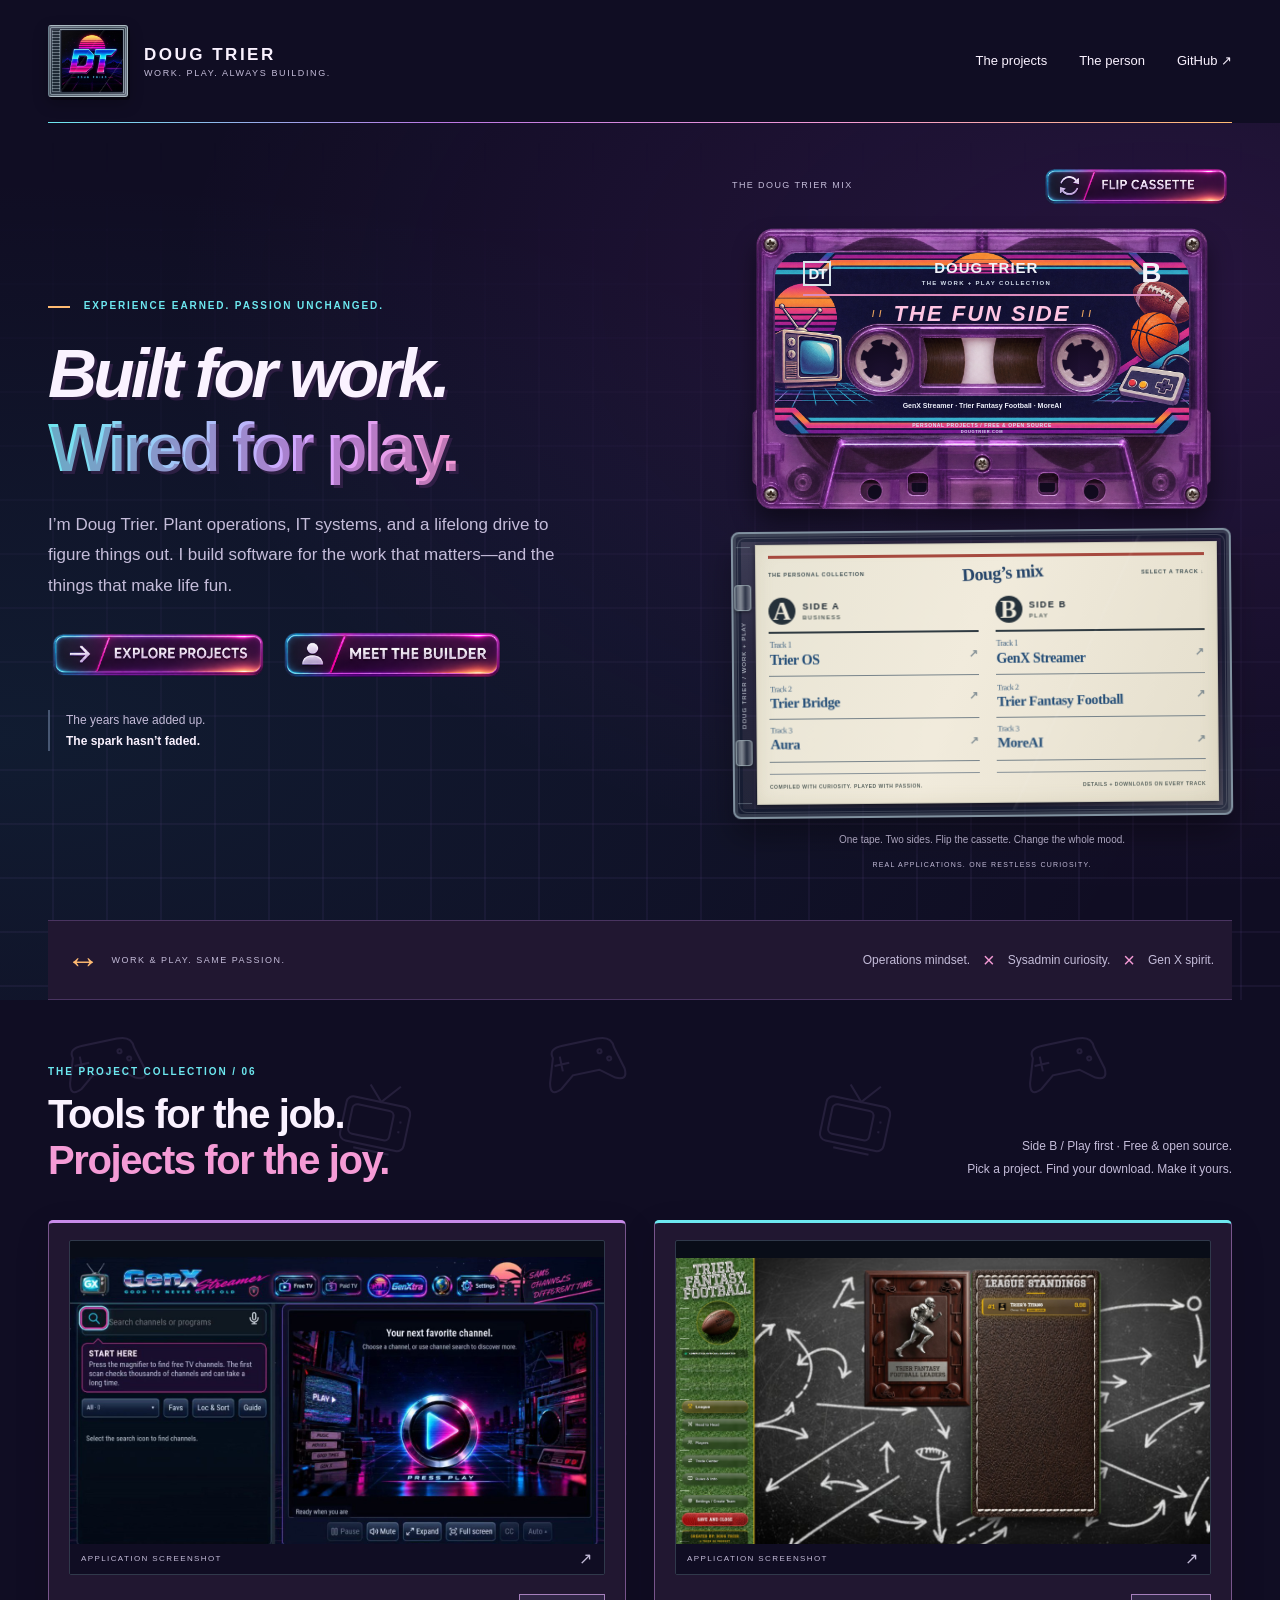
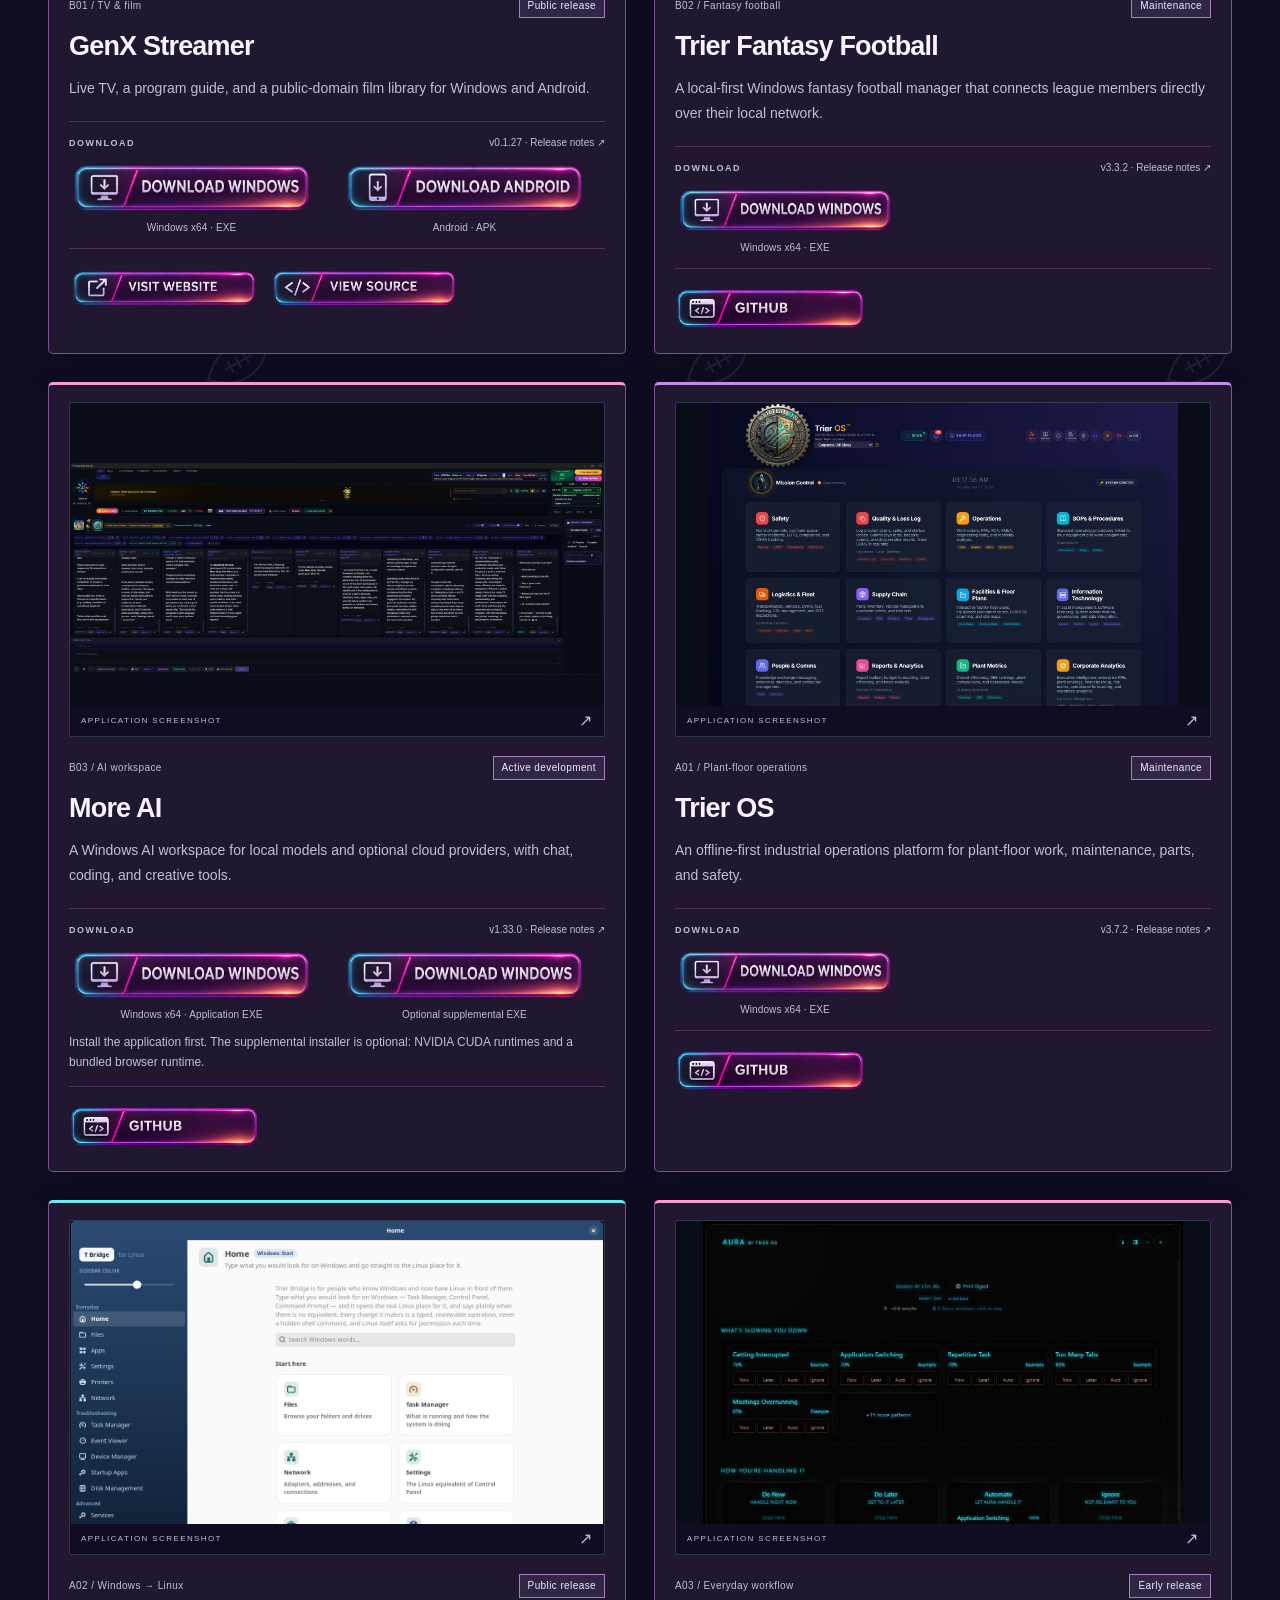
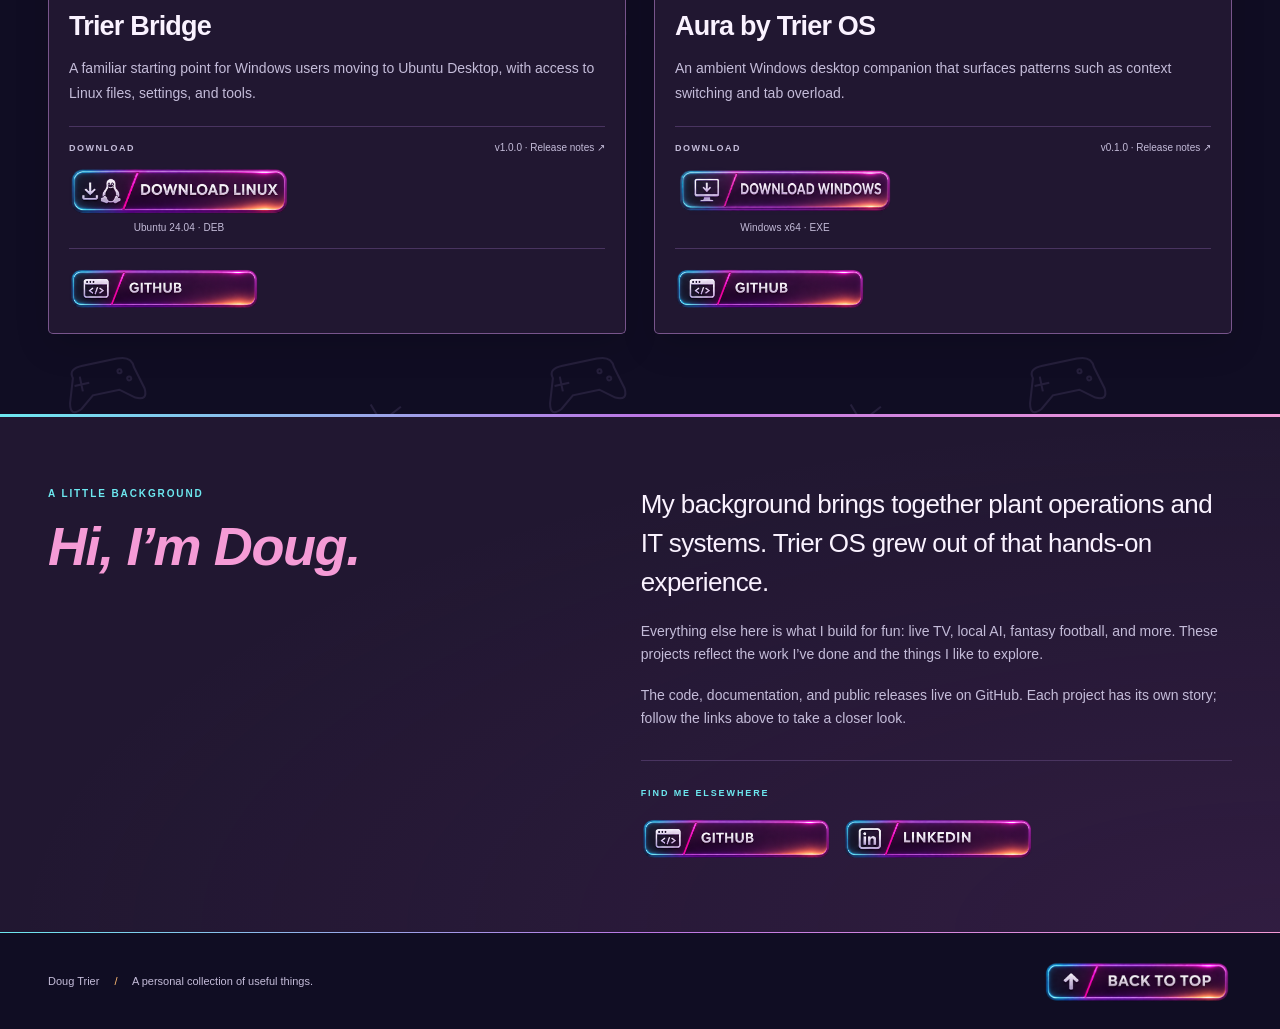
==== commit e1d49b7d: "Add matching Back to Top image buttons" ====
--- a/index.html
+++ b/index.html
@@ -5,8 +5,8 @@
 
 <link rel="canonical" href="https://dougtrier.com/"><meta property="og:type" content="website"><meta property="og:title" content="Doug Trier — Software &amp; Personal Projects"><meta property="og:description" content="Personal software projects by Doug Trier: plant-floor operations, live TV, local AI, fantasy football, and more."><meta property="og:url" content="https://dougtrier.com/">
 <meta property="og:image" content="https://dougtrier.com/assets/social-card.svg">
-<link rel="icon" href="/assets/favicon.svg" type="image/svg+xml"><link rel="stylesheet" href="/assets/style.css?v=sprite-buttons-v1">
-</head><body><a class="skip" href="#main">Skip to content</a>
+<link rel="icon" href="/assets/favicon.svg" type="image/svg+xml"><link rel="stylesheet" href="/assets/style.css?v=sprite-buttons-v2">
+</head><body id="top"><a class="skip" href="#main">Skip to content</a>
 <header class="wrap header"><a class="brand" href="/" aria-label="Doug Trier home"><span class="brand-mark jewel-case" aria-hidden="true"><img src="/assets/dt-profile-cover.png" alt="Doug Trier neon DT profile artwork" width="460" height="460"><span class="jewel-shine"></span></span><span>DOUG TRIER<span class="brand-sub">WORK. PLAY. ALWAYS BUILDING.</span></span></a><nav aria-label="Main"><a href="/#projects">The projects</a><a href="/#about">The person</a><a href="https://github.com/DougTrier">GitHub <span aria-hidden="true">↗</span></a></nav></header>
 <main id="main" tabindex="-1"><div class="hero-stage"><section class="wrap hero" aria-labelledby="intro-title"><div class="hero-copy"><p class="eyebrow"><span class="small-line" aria-hidden="true"></span> EXPERIENCE EARNED. PASSION UNCHANGED.</p><h1 id="intro-title">Built for work.<br><em>Wired for play.</em></h1><p class="intro">I’m Doug Trier. Plant operations, IT systems, and a lifelong drive to figure things out. I build software for the work that matters—and the things that make life fun.</p><div class="hero-actions"><a class="button image-button" href="#projects"><span class="button-art" aria-hidden="true"><svg class="button-face button-face-business" viewBox="30 45 736 160" xmlns="http://www.w3.org/2000/svg" focusable="false"><image href="/assets/button-sprites-v1.png" width="1536" height="1024"/></svg><svg class="button-face button-face-play" viewBox="770 45 736 160" xmlns="http://www.w3.org/2000/svg" focusable="false"><image href="/assets/button-sprites-v1.png" width="1536" height="1024"/></svg></span><span class="sr-only">Explore the projects</span></a><a class="meet-link image-button" href="#about"><span class="button-art" aria-hidden="true"><svg class="button-face button-face-business" viewBox="28 103 736 160" xmlns="http://www.w3.org/2000/svg" focusable="false"><image href="/assets/button-sprites-extra-v1.png" width="1536" height="1024"/></svg><svg class="button-face button-face-play" viewBox="772 103 736 160" xmlns="http://www.w3.org/2000/svg" focusable="false"><image href="/assets/button-sprites-extra-v1.png" width="1536" height="1024"/></svg></span><span class="sr-only">Meet the builder</span></a></div><p class="hero-signoff">The years have added up.<br><strong>The spark hasn’t faded.</strong></p></div>
 <div class="hero-mix" aria-label="Two sides of what I build"><div class="mix-heading"><span>THE DOUG TRIER MIX</span></div><button type="button" class="flip-tape is-flipped" id="cassette-flip" aria-pressed="true" aria-label="Showing Side B, Play. Flip to Side A, Business." aria-describedby="cassette-help" disabled><span class="tape-turntable"><span class="tape-rotor"><span class="tape-face tape-a" aria-hidden="true"><img src="/assets/cassette-purple-a-v1.png" alt="Transparent retro-purple cassette with business label artwork" width="1536" height="1024"><span class="tape-print"><span class="tape-print-masthead"><span class="tape-dt">DT</span><span>DOUG TRIER<span class="tape-edition">THE WORK + PLAY COLLECTION</span></span><span class="tape-side-id">A</span></span><span class="tape-print-title">BUSINESS</span></span><span class="tape-track-names">Trier OS · Trier Bridge · Aura</span><span class="tape-print-bottom">PERSONAL PROJECTS / FREE &amp; OPEN SOURCE<span>DOUGTRIER.COM</span></span></span><span class="tape-face tape-b" aria-hidden="false"><img src="/assets/cassette-purple-b-v1.png" alt="Transparent retro-purple cassette with sports, games, and TV label artwork" width="1536" height="1024"><span class="tape-print"><span class="tape-print-masthead"><span class="tape-dt">DT</span><span>DOUG TRIER<span class="tape-edition">THE WORK + PLAY COLLECTION</span></span><span class="tape-side-id">B</span></span><span class="tape-print-title">THE FUN SIDE</span></span><span class="tape-track-names">GenX Streamer · Trier Fantasy Football · MoreAI</span><span class="tape-print-bottom">PERSONAL PROJECTS / FREE &amp; OPEN SOURCE<span>DOUGTRIER.COM</span></span></span></span></span><span class="flip-cta image-button"><span class="button-art" aria-hidden="true"><svg class="button-face button-face-business" viewBox="30 827 736 160" xmlns="http://www.w3.org/2000/svg" focusable="false"><image href="/assets/button-sprites-v1.png" width="1536" height="1024"/></svg><svg class="button-face button-face-play" viewBox="770 827 736 160" xmlns="http://www.w3.org/2000/svg" focusable="false"><image href="/assets/button-sprites-v1.png" width="1536" height="1024"/></svg></span><span class="sr-only" data-flip-label>Flip to Side A — Business</span></span></button><p class="sr-only" id="cassette-status" aria-live="polite">Side B — Play</p><noscript><p class="tape-help">Both sides’ projects and downloads are listed on the case below.</p></noscript><div class="tape-case-below"><h2 class="sr-only">The cassette track list</h2><nav class="cassette-case" aria-label="Cassette track list"><div class="case-spine" aria-hidden="true">DOUG TRIER / WORK + PLAY</div><div class="case-insert"><div class="insert-title"><span>THE PERSONAL COLLECTION</span><span class="insert-title-hand">Doug’s mix</span><span>SELECT A TRACK ↓</span></div><div class="insert-sides"><section class="insert-side insert-side-a" aria-labelledby="insert-A"><div class="insert-side-heading"><span class="insert-side-letter" aria-hidden="true">A</span><h3 id="insert-A">SIDE A<span>BUSINESS</span></h3><span class="insert-side-note">the business mix</span></div><ol class="handwritten-tracks"><li><a href="#project-trier-os" aria-label="Side A, track 1: Trier OS — details and downloads"><span class="track-number">Track 1</span><span class="track-dash" aria-hidden="true">—</span><span class="track-name">Trier OS</span><span class="track-arrow" aria-hidden="true">↗</span></a></li><li><a href="#project-trier-bridge" aria-label="Side A, track 2: Trier Bridge — details and downloads"><span class="track-number">Track 2</span><span class="track-dash" aria-hidden="true">—</span><span class="track-name">Trier Bridge</span><span class="track-arrow" aria-hidden="true">↗</span></a></li><li><a href="#project-aura" aria-label="Side A, track 3: Aura by Trier OS — details and downloads"><span class="track-number">Track 3</span><span class="track-dash" aria-hidden="true">—</span><span class="track-name">Aura</span><span class="track-arrow" aria-hidden="true">↗</span></a></li></ol><div class="insert-blank-line" aria-hidden="true"></div></section><section class="insert-side insert-side-b" aria-labelledby="insert-B"><div class="insert-side-heading"><span class="insert-side-letter" aria-hidden="true">B</span><h3 id="insert-B">SIDE B<span>PLAY</span></h3><span class="insert-side-note">the play mix</span></div><ol class="handwritten-tracks"><li><a href="#project-genx-streamer" aria-label="Side B, track 1: GenX Streamer — details and downloads"><span class="track-number">Track 1</span><span class="track-dash" aria-hidden="true">—</span><span class="track-name">GenX Streamer</span><span class="track-arrow" aria-hidden="true">↗</span></a></li><li><a href="#project-trier-fantasy-football" aria-label="Side B, track 2: Trier Fantasy Football — details and downloads"><span class="track-number">Track 2</span><span class="track-dash" aria-hidden="true">—</span><span class="track-name">Trier Fantasy Football</span><span class="track-arrow" aria-hidden="true">↗</span></a></li><li><a href="#project-more-ai" aria-label="Side B, track 3: More AI — details and downloads"><span class="track-number">Track 3</span><span class="track-dash" aria-hidden="true">—</span><span class="track-name">MoreAI</span><span class="track-arrow" aria-hidden="true">↗</span></a></li></ol><div class="insert-blank-line" aria-hidden="true"></div></section></div><div class="insert-footer"><span>COMPILED WITH CURIOSITY. PLAYED WITH PASSION.</span><span>DETAILS + DOWNLOADS ON EVERY TRACK</span></div></div><span class="case-hinge hinge-top" aria-hidden="true"></span><span class="case-hinge hinge-bottom" aria-hidden="true"></span></nav></div><p class="tape-help" id="cassette-help">One tape. Two sides. Flip the cassette. Change the whole mood.</p><p class="mix-footer">REAL APPLICATIONS. ONE RESTLESS CURIOSITY.</p></div></section><div class="wrap experience-strip"><p><span class="strip-number" aria-hidden="true">↔</span><span>WORK &amp; PLAY. SAME PASSION.</span></p><p>Operations mindset.<span class="strip-cross" aria-hidden="true">×</span>Sysadmin curiosity.<span class="strip-cross" aria-hidden="true">×</span>Gen X spirit.</p></div></div>
@@ -31,4 +31,4 @@
 <h3><a href="https://github.com/DougTrier/Aura-by-Trier-OS">Aura by Trier OS</a></h3><p>An ambient Windows desktop companion that surfaces patterns such as context switching and tab overload.</p><div class="downloads"><div class="download-heading"><span>DOWNLOAD</span><a href="https://github.com/DougTrier/Aura-by-Trier-OS/releases/tag/v0.1.0" aria-label="Aura by Trier OS v0.1.0 release notes">v0.1.0 · Release notes ↗</a></div><div class="download-actions"><a class="download-link image-button" href="https://github.com/DougTrier/Aura-by-Trier-OS/releases/download/v0.1.0/Aura_0.1.0_x64-setup.exe" aria-label="Download Aura by Trier OS v0.1.0: Windows x64 · EXE"><span class="button-art" aria-hidden="true"><svg class="button-face button-face-business" viewBox="30 210 736 160" xmlns="http://www.w3.org/2000/svg" focusable="false"><image href="/assets/button-sprites-v1.png" width="1536" height="1024"/></svg><svg class="button-face button-face-play" viewBox="770 210 736 160" xmlns="http://www.w3.org/2000/svg" focusable="false"><image href="/assets/button-sprites-v1.png" width="1536" height="1024"/></svg></span><span class="download-detail">Windows x64 · EXE</span></a></div></div><div class="project-links"><a class="text-link image-button" href="https://github.com/DougTrier/Aura-by-Trier-OS"><span class="button-art" aria-hidden="true"><svg class="button-face button-face-business" viewBox="28 325 736 160" xmlns="http://www.w3.org/2000/svg" focusable="false"><image href="/assets/button-sprites-extra-v1.png" width="1536" height="1024"/></svg><svg class="button-face button-face-play" viewBox="772 325 736 160" xmlns="http://www.w3.org/2000/svg" focusable="false"><image href="/assets/button-sprites-extra-v1.png" width="1536" height="1024"/></svg></span><span class="sr-only">Explore on GitHub</span></a></div></article></div></section>
 <section class="about-section" id="about" aria-labelledby="about-title"><div class="wrap about-grid"><div><p class="eyebrow">A LITTLE BACKGROUND</p><h2 id="about-title">Hi, I’m Doug.</h2></div><div class="about-copy"><p class="about-lead">My background brings together plant operations and IT systems. Trier OS grew out of that hands-on experience.</p><p>Everything else here is what I build for fun: live TV, local AI, fantasy football, and more. These projects reflect the work I’ve done and the things I like to explore.</p><p>The code, documentation, and public releases live on GitHub. Each project has its own story; follow the links above to take a closer look.</p><div class="elsewhere"><span class="eyebrow">FIND ME ELSEWHERE</span><a class="social-button image-button" href="https://github.com/DougTrier"><span class="button-art" aria-hidden="true"><svg class="button-face button-face-business" viewBox="28 325 736 160" xmlns="http://www.w3.org/2000/svg" focusable="false"><image href="/assets/button-sprites-extra-v1.png" width="1536" height="1024"/></svg><svg class="button-face button-face-play" viewBox="772 325 736 160" xmlns="http://www.w3.org/2000/svg" focusable="false"><image href="/assets/button-sprites-extra-v1.png" width="1536" height="1024"/></svg></span><span class="sr-only">GitHub</span></a><a class="social-button image-button" href="https://www.linkedin.com/in/doug-trier-547859400"><span class="button-art" aria-hidden="true"><svg class="button-face button-face-business" viewBox="28 549 736 160" xmlns="http://www.w3.org/2000/svg" focusable="false"><image href="/assets/button-sprites-extra-v1.png" width="1536" height="1024"/></svg><svg class="button-face button-face-play" viewBox="772 549 736 160" xmlns="http://www.w3.org/2000/svg" focusable="false"><image href="/assets/button-sprites-extra-v1.png" width="1536" height="1024"/></svg></span><span class="sr-only">LinkedIn</span></a></div></div></div></section></main>
 <script src="/assets/cassette.js" defer></script>
-<footer class="wrap footer"><span>Doug Trier <span class="footer-dot" aria-hidden="true">/</span> A personal collection of useful things.</span><a href="/#main">Back to top <span aria-hidden="true">↑</span></a></footer></body></html>+<footer class="wrap footer"><span>Doug Trier <span class="footer-dot" aria-hidden="true">/</span> A personal collection of useful things.</span><a class="back-top image-button" href="/#top"><span class="button-art" aria-hidden="true"><svg class="button-face button-face-business" viewBox="43 255 1040 230" xmlns="http://www.w3.org/2000/svg" focusable="false"><image href="/assets/button-back-top-v1.png" width="2172" height="724"/></svg><svg class="button-face button-face-play" viewBox="1090 255 1040 230" xmlns="http://www.w3.org/2000/svg" focusable="false"><image href="/assets/button-back-top-v1.png" width="2172" height="724"/></svg></span><span class="sr-only">Back to top</span></a></footer></body></html>
--- a/assets/style.css
+++ b/assets/style.css
@@ -134,7 +134,7 @@
 @media(forced-colors:active){.hero-actions .button,.hero-actions .meet-link,.download-link,.project-links .text-link,.flip-cta{background:ButtonFace;color:ButtonText;border-color:ButtonText;box-shadow:none}.hero-actions a:focus-visible,.download-link:focus-visible,.project-links a:focus-visible{outline-color:Highlight}}
 
 /* Approved transparent PNG artwork; native links retain every destination. */
-.hero-actions .image-button,.download-actions .image-button,.project-links .image-button,.elsewhere .image-button,.flip-tape .flip-cta.image-button{display:inline-flex;flex-direction:column;align-items:center;justify-content:center;gap:5px;width:220px;max-width:100%;min-height:44px;padding:0;border:0;border-radius:8px;background:none;box-shadow:none;color:var(--ink);text-decoration:none;line-height:1.4;transition:filter .18s,transform .18s}
+.hero-actions .image-button,.download-actions .image-button,.project-links .image-button,.elsewhere .image-button,.footer .image-button,.flip-tape .flip-cta.image-button{display:inline-flex;flex-direction:column;align-items:center;justify-content:center;gap:5px;width:220px;max-width:100%;min-height:44px;padding:0;border:0;border-radius:8px;background:none;box-shadow:none;color:var(--ink);text-decoration:none;line-height:1.4;transition:filter .18s,transform .18s}
 .button-art{display:block;position:relative;width:100%;aspect-ratio:736/160;overflow:hidden;pointer-events:none;flex-shrink:0}
 .image-button .button-art,.hero-actions .button .button-art{display:block;width:100%;height:auto;aspect-ratio:736/160;margin:0;padding:0;border:0;border-radius:0;background:none;font:inherit;line-height:inherit}
 .image-button .sr-only,.hero-actions .button .sr-only{position:absolute;width:1px;height:1px;padding:0;margin:-1px;overflow:hidden;clip:rect(0,0,0,0);white-space:nowrap;background:none}
@@ -149,13 +149,15 @@
 .download-link .download-detail{display:block;width:100%;height:auto;margin:0;border:0;border-radius:0;background:none;font:500 10px/1.5 var(--sans);color:var(--muted)}
 .project-links .image-button{width:190px}
 .elsewhere{gap:12px}.elsewhere .eyebrow{width:100%;margin-bottom:3px}
-.elsewhere .image-button{width:190px}
+.elsewhere .image-button,.footer .image-button{width:190px}
 .flip-tape .flip-cta.image-button{position:absolute;width:190px;min-height:0;top:-49px;right:-3%;gap:0}
 .hero-mix .mix-heading{padding-bottom:22px}
 .flip-tape .flip-cta.image-button>span:first-child{font-size:inherit}
-@media(hover:hover){.hero-actions .image-button:hover,.download-actions .image-button:hover,.project-links .image-button:hover,.elsewhere .image-button:hover,.flip-tape:hover .flip-cta.image-button{background:none;border:0;box-shadow:none;filter:brightness(1.12);transform:translateY(-1px)}}
-.hero-actions .image-button:active,.download-actions .image-button:active,.project-links .image-button:active,.elsewhere .image-button:active,.flip-tape:active .flip-cta.image-button{filter:brightness(.92);transform:translateY(1px);box-shadow:none}
+@media(hover:hover){.hero-actions .image-button:hover,.download-actions .image-button:hover,.project-links .image-button:hover,.elsewhere .image-button:hover,.footer .image-button:hover,.flip-tape:hover .flip-cta.image-button{background:none;border:0;box-shadow:none;filter:brightness(1.12);transform:translateY(-1px)}}
+.hero-actions .image-button:active,.download-actions .image-button:active,.project-links .image-button:active,.elsewhere .image-button:active,.footer .image-button:active,.flip-tape:active .flip-cta.image-button{filter:brightness(.92);transform:translateY(1px);box-shadow:none}
 .image-button:focus-visible{outline:2px solid var(--accent);outline-offset:4px}
-@media(max-width:550px){.hero-actions .image-button{width:245px}.download-actions{grid-template-columns:1fr}.download-actions .image-button,.download-actions .image-button:only-child{width:260px;max-width:100%}.download-detail{font-size:11px}.project-links .image-button,.elsewhere .image-button{width:190px}.flip-tape .flip-cta.image-button{width:150px;top:-41px}.hero-mix .mix-heading{padding-bottom:24px}}
+@media(max-width:550px){.hero-actions .image-button{width:245px}.download-actions{grid-template-columns:1fr}.download-actions .image-button,.download-actions .image-button:only-child{width:260px;max-width:100%}.download-detail{font-size:11px}.project-links .image-button,.elsewhere .image-button,.footer .image-button{width:190px}.flip-tape .flip-cta.image-button{width:150px;top:-41px}.hero-mix .mix-heading{padding-bottom:24px}}
 @media(prefers-reduced-motion:reduce){.image-button{transition:none!important;transform:none!important}}
-@media(forced-colors:active){.image-button .button-art,.hero-actions .button .button-art{display:none}.image-button .sr-only,.hero-actions .button .sr-only{position:static;width:auto;height:auto;margin:0;clip:auto;overflow:visible;white-space:normal}.hero-actions .image-button,.download-actions .image-button,.project-links .image-button,.elsewhere .image-button,.flip-tape .flip-cta.image-button{background:ButtonFace;border:1px solid ButtonText;color:ButtonText;padding:8px}}
+@media(forced-colors:active){.image-button .button-art,.hero-actions .button .button-art{display:none}.image-button .sr-only,.hero-actions .button .sr-only{position:static;width:auto;height:auto;margin:0;clip:auto;overflow:visible;white-space:normal}.hero-actions .image-button,.download-actions .image-button,.project-links .image-button,.elsewhere .image-button,.footer .image-button,.flip-tape .flip-cta.image-button{background:ButtonFace;border:1px solid ButtonText;color:ButtonText;padding:8px}}
+
+.footer{align-items:center}@media(max-width:550px){.footer{align-items:flex-start}}
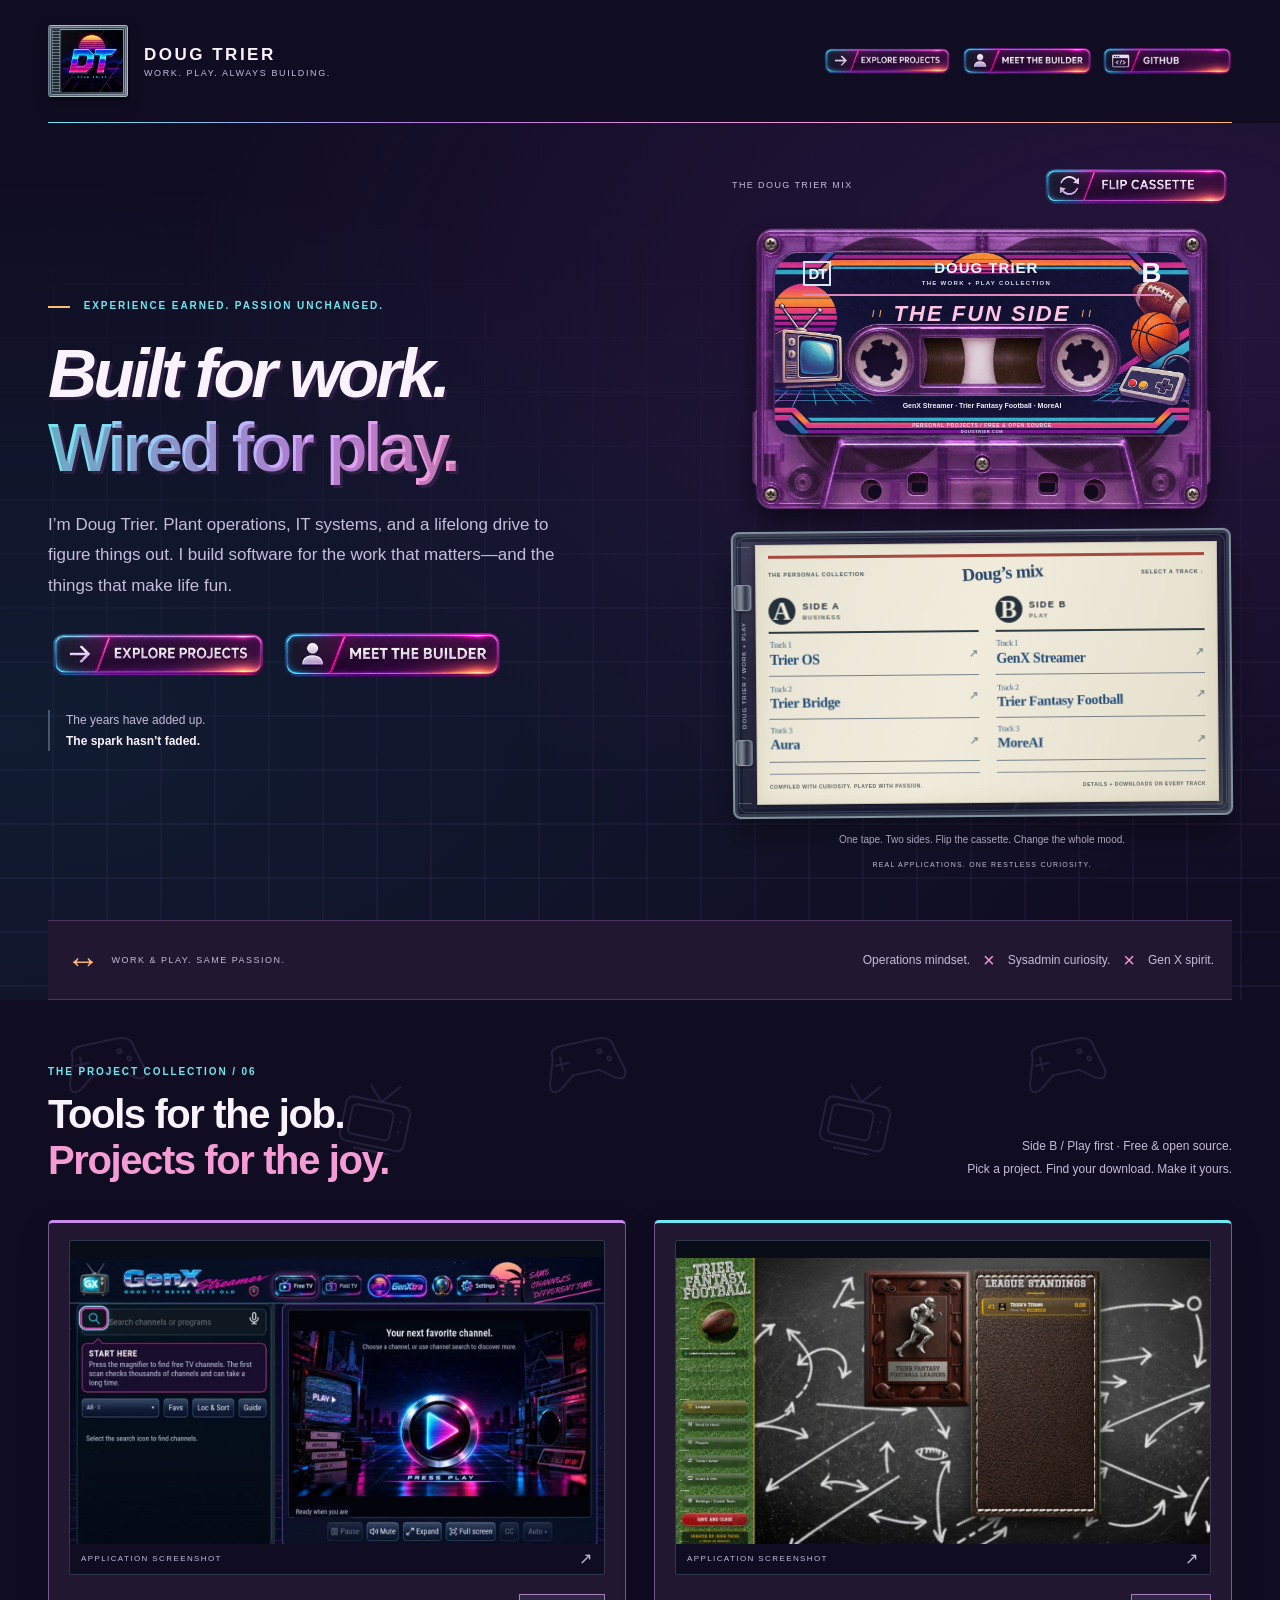
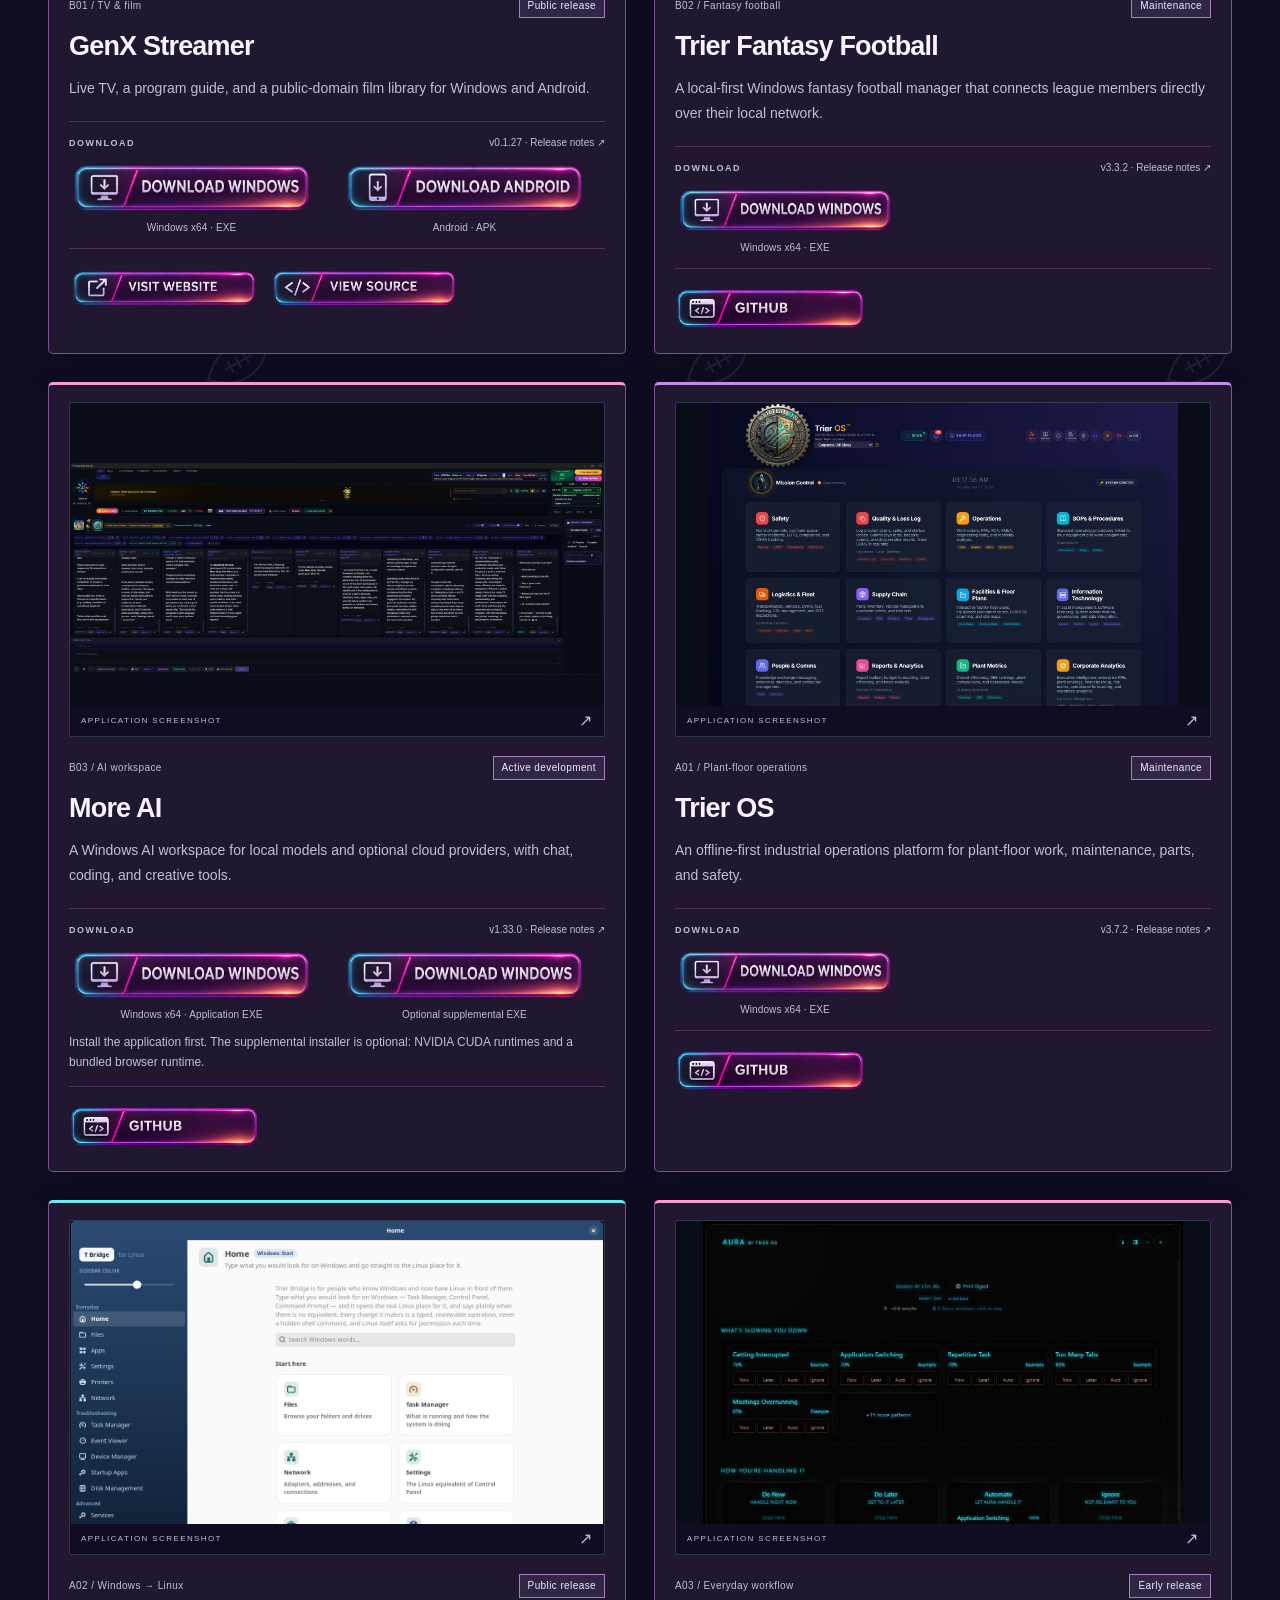
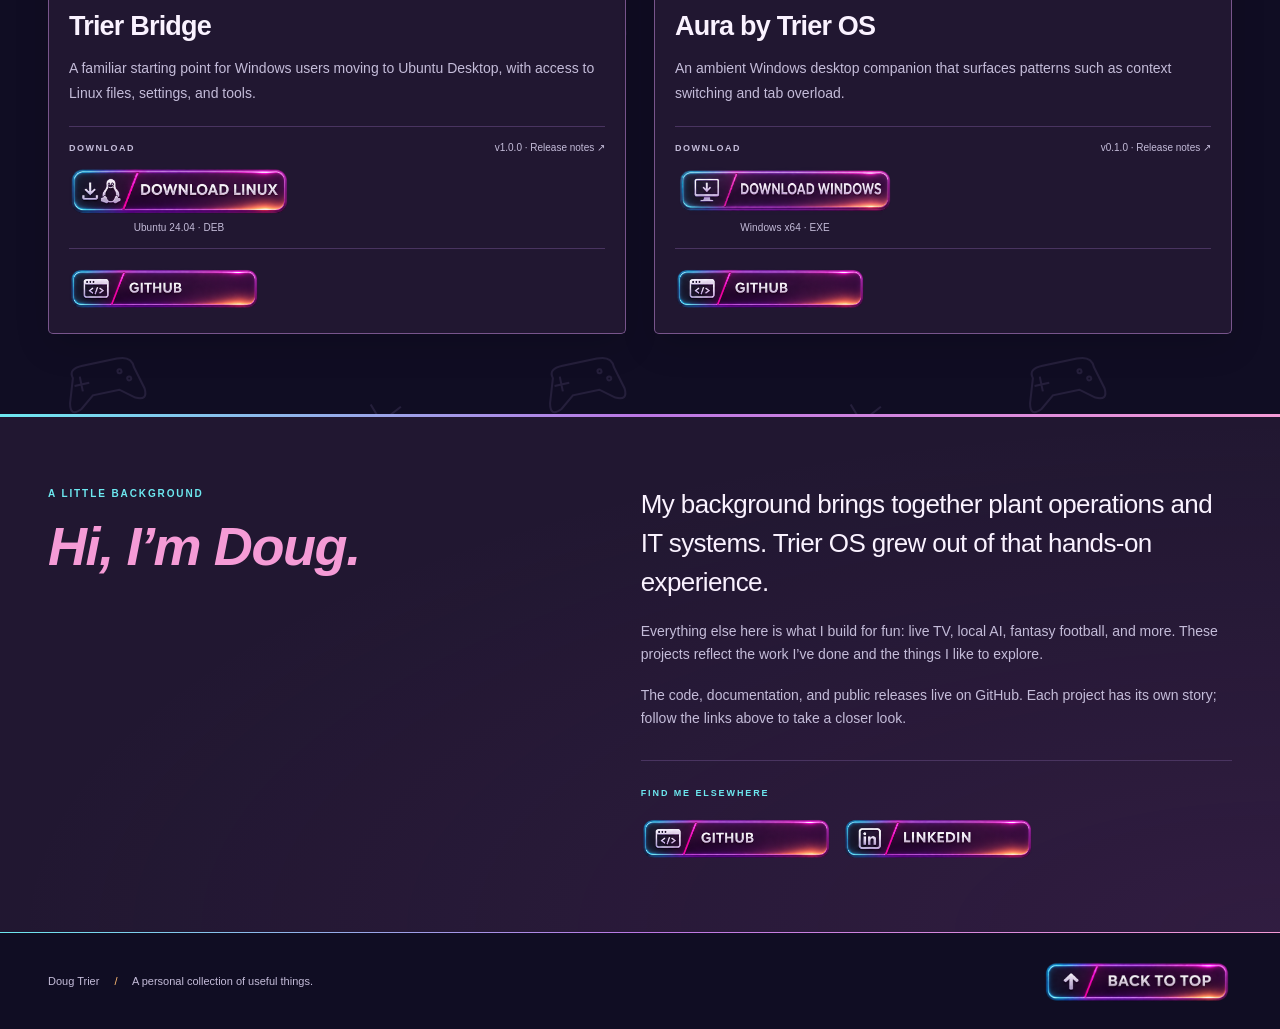
==== commit 97eb1f8b: "Match compact header navigation to themed image buttons" ====
--- a/index.html
+++ b/index.html
@@ -5,9 +5,9 @@
 
 <link rel="canonical" href="https://dougtrier.com/"><meta property="og:type" content="website"><meta property="og:title" content="Doug Trier — Software &amp; Personal Projects"><meta property="og:description" content="Personal software projects by Doug Trier: plant-floor operations, live TV, local AI, fantasy football, and more."><meta property="og:url" content="https://dougtrier.com/">
 <meta property="og:image" content="https://dougtrier.com/assets/social-card.svg">
-<link rel="icon" href="/assets/favicon.svg" type="image/svg+xml"><link rel="stylesheet" href="/assets/style.css?v=sprite-buttons-v2">
+<link rel="icon" href="/assets/favicon.svg" type="image/svg+xml"><link rel="stylesheet" href="/assets/style.css?v=sprite-buttons-v3">
 </head><body id="top"><a class="skip" href="#main">Skip to content</a>
-<header class="wrap header"><a class="brand" href="/" aria-label="Doug Trier home"><span class="brand-mark jewel-case" aria-hidden="true"><img src="/assets/dt-profile-cover.png" alt="Doug Trier neon DT profile artwork" width="460" height="460"><span class="jewel-shine"></span></span><span>DOUG TRIER<span class="brand-sub">WORK. PLAY. ALWAYS BUILDING.</span></span></a><nav aria-label="Main"><a href="/#projects">The projects</a><a href="/#about">The person</a><a href="https://github.com/DougTrier">GitHub <span aria-hidden="true">↗</span></a></nav></header>
+<header class="wrap header"><a class="brand" href="/" aria-label="Doug Trier home"><span class="brand-mark jewel-case" aria-hidden="true"><img src="/assets/dt-profile-cover.png" alt="Doug Trier neon DT profile artwork" width="460" height="460"><span class="jewel-shine"></span></span><span>DOUG TRIER<span class="brand-sub">WORK. PLAY. ALWAYS BUILDING.</span></span></a><nav aria-label="Main"><a class="nav-button image-button" href="/#projects"><span class="button-art" aria-hidden="true"><svg class="button-face button-face-business" viewBox="30 45 736 160" xmlns="http://www.w3.org/2000/svg" focusable="false"><image href="/assets/button-sprites-v1.png" width="1536" height="1024"/></svg><svg class="button-face button-face-play" viewBox="770 45 736 160" xmlns="http://www.w3.org/2000/svg" focusable="false"><image href="/assets/button-sprites-v1.png" width="1536" height="1024"/></svg></span><span class="sr-only">The projects</span></a><a class="nav-button image-button" href="/#about"><span class="button-art" aria-hidden="true"><svg class="button-face button-face-business" viewBox="28 103 736 160" xmlns="http://www.w3.org/2000/svg" focusable="false"><image href="/assets/button-sprites-extra-v1.png" width="1536" height="1024"/></svg><svg class="button-face button-face-play" viewBox="772 103 736 160" xmlns="http://www.w3.org/2000/svg" focusable="false"><image href="/assets/button-sprites-extra-v1.png" width="1536" height="1024"/></svg></span><span class="sr-only">The person</span></a><a class="nav-button image-button" href="https://github.com/DougTrier"><span class="button-art" aria-hidden="true"><svg class="button-face button-face-business" viewBox="28 325 736 160" xmlns="http://www.w3.org/2000/svg" focusable="false"><image href="/assets/button-sprites-extra-v1.png" width="1536" height="1024"/></svg><svg class="button-face button-face-play" viewBox="772 325 736 160" xmlns="http://www.w3.org/2000/svg" focusable="false"><image href="/assets/button-sprites-extra-v1.png" width="1536" height="1024"/></svg></span><span class="sr-only">GitHub</span></a></nav></header>
 <main id="main" tabindex="-1"><div class="hero-stage"><section class="wrap hero" aria-labelledby="intro-title"><div class="hero-copy"><p class="eyebrow"><span class="small-line" aria-hidden="true"></span> EXPERIENCE EARNED. PASSION UNCHANGED.</p><h1 id="intro-title">Built for work.<br><em>Wired for play.</em></h1><p class="intro">I’m Doug Trier. Plant operations, IT systems, and a lifelong drive to figure things out. I build software for the work that matters—and the things that make life fun.</p><div class="hero-actions"><a class="button image-button" href="#projects"><span class="button-art" aria-hidden="true"><svg class="button-face button-face-business" viewBox="30 45 736 160" xmlns="http://www.w3.org/2000/svg" focusable="false"><image href="/assets/button-sprites-v1.png" width="1536" height="1024"/></svg><svg class="button-face button-face-play" viewBox="770 45 736 160" xmlns="http://www.w3.org/2000/svg" focusable="false"><image href="/assets/button-sprites-v1.png" width="1536" height="1024"/></svg></span><span class="sr-only">Explore the projects</span></a><a class="meet-link image-button" href="#about"><span class="button-art" aria-hidden="true"><svg class="button-face button-face-business" viewBox="28 103 736 160" xmlns="http://www.w3.org/2000/svg" focusable="false"><image href="/assets/button-sprites-extra-v1.png" width="1536" height="1024"/></svg><svg class="button-face button-face-play" viewBox="772 103 736 160" xmlns="http://www.w3.org/2000/svg" focusable="false"><image href="/assets/button-sprites-extra-v1.png" width="1536" height="1024"/></svg></span><span class="sr-only">Meet the builder</span></a></div><p class="hero-signoff">The years have added up.<br><strong>The spark hasn’t faded.</strong></p></div>
 <div class="hero-mix" aria-label="Two sides of what I build"><div class="mix-heading"><span>THE DOUG TRIER MIX</span></div><button type="button" class="flip-tape is-flipped" id="cassette-flip" aria-pressed="true" aria-label="Showing Side B, Play. Flip to Side A, Business." aria-describedby="cassette-help" disabled><span class="tape-turntable"><span class="tape-rotor"><span class="tape-face tape-a" aria-hidden="true"><img src="/assets/cassette-purple-a-v1.png" alt="Transparent retro-purple cassette with business label artwork" width="1536" height="1024"><span class="tape-print"><span class="tape-print-masthead"><span class="tape-dt">DT</span><span>DOUG TRIER<span class="tape-edition">THE WORK + PLAY COLLECTION</span></span><span class="tape-side-id">A</span></span><span class="tape-print-title">BUSINESS</span></span><span class="tape-track-names">Trier OS · Trier Bridge · Aura</span><span class="tape-print-bottom">PERSONAL PROJECTS / FREE &amp; OPEN SOURCE<span>DOUGTRIER.COM</span></span></span><span class="tape-face tape-b" aria-hidden="false"><img src="/assets/cassette-purple-b-v1.png" alt="Transparent retro-purple cassette with sports, games, and TV label artwork" width="1536" height="1024"><span class="tape-print"><span class="tape-print-masthead"><span class="tape-dt">DT</span><span>DOUG TRIER<span class="tape-edition">THE WORK + PLAY COLLECTION</span></span><span class="tape-side-id">B</span></span><span class="tape-print-title">THE FUN SIDE</span></span><span class="tape-track-names">GenX Streamer · Trier Fantasy Football · MoreAI</span><span class="tape-print-bottom">PERSONAL PROJECTS / FREE &amp; OPEN SOURCE<span>DOUGTRIER.COM</span></span></span></span></span><span class="flip-cta image-button"><span class="button-art" aria-hidden="true"><svg class="button-face button-face-business" viewBox="30 827 736 160" xmlns="http://www.w3.org/2000/svg" focusable="false"><image href="/assets/button-sprites-v1.png" width="1536" height="1024"/></svg><svg class="button-face button-face-play" viewBox="770 827 736 160" xmlns="http://www.w3.org/2000/svg" focusable="false"><image href="/assets/button-sprites-v1.png" width="1536" height="1024"/></svg></span><span class="sr-only" data-flip-label>Flip to Side A — Business</span></span></button><p class="sr-only" id="cassette-status" aria-live="polite">Side B — Play</p><noscript><p class="tape-help">Both sides’ projects and downloads are listed on the case below.</p></noscript><div class="tape-case-below"><h2 class="sr-only">The cassette track list</h2><nav class="cassette-case" aria-label="Cassette track list"><div class="case-spine" aria-hidden="true">DOUG TRIER / WORK + PLAY</div><div class="case-insert"><div class="insert-title"><span>THE PERSONAL COLLECTION</span><span class="insert-title-hand">Doug’s mix</span><span>SELECT A TRACK ↓</span></div><div class="insert-sides"><section class="insert-side insert-side-a" aria-labelledby="insert-A"><div class="insert-side-heading"><span class="insert-side-letter" aria-hidden="true">A</span><h3 id="insert-A">SIDE A<span>BUSINESS</span></h3><span class="insert-side-note">the business mix</span></div><ol class="handwritten-tracks"><li><a href="#project-trier-os" aria-label="Side A, track 1: Trier OS — details and downloads"><span class="track-number">Track 1</span><span class="track-dash" aria-hidden="true">—</span><span class="track-name">Trier OS</span><span class="track-arrow" aria-hidden="true">↗</span></a></li><li><a href="#project-trier-bridge" aria-label="Side A, track 2: Trier Bridge — details and downloads"><span class="track-number">Track 2</span><span class="track-dash" aria-hidden="true">—</span><span class="track-name">Trier Bridge</span><span class="track-arrow" aria-hidden="true">↗</span></a></li><li><a href="#project-aura" aria-label="Side A, track 3: Aura by Trier OS — details and downloads"><span class="track-number">Track 3</span><span class="track-dash" aria-hidden="true">—</span><span class="track-name">Aura</span><span class="track-arrow" aria-hidden="true">↗</span></a></li></ol><div class="insert-blank-line" aria-hidden="true"></div></section><section class="insert-side insert-side-b" aria-labelledby="insert-B"><div class="insert-side-heading"><span class="insert-side-letter" aria-hidden="true">B</span><h3 id="insert-B">SIDE B<span>PLAY</span></h3><span class="insert-side-note">the play mix</span></div><ol class="handwritten-tracks"><li><a href="#project-genx-streamer" aria-label="Side B, track 1: GenX Streamer — details and downloads"><span class="track-number">Track 1</span><span class="track-dash" aria-hidden="true">—</span><span class="track-name">GenX Streamer</span><span class="track-arrow" aria-hidden="true">↗</span></a></li><li><a href="#project-trier-fantasy-football" aria-label="Side B, track 2: Trier Fantasy Football — details and downloads"><span class="track-number">Track 2</span><span class="track-dash" aria-hidden="true">—</span><span class="track-name">Trier Fantasy Football</span><span class="track-arrow" aria-hidden="true">↗</span></a></li><li><a href="#project-more-ai" aria-label="Side B, track 3: More AI — details and downloads"><span class="track-number">Track 3</span><span class="track-dash" aria-hidden="true">—</span><span class="track-name">MoreAI</span><span class="track-arrow" aria-hidden="true">↗</span></a></li></ol><div class="insert-blank-line" aria-hidden="true"></div></section></div><div class="insert-footer"><span>COMPILED WITH CURIOSITY. PLAYED WITH PASSION.</span><span>DETAILS + DOWNLOADS ON EVERY TRACK</span></div></div><span class="case-hinge hinge-top" aria-hidden="true"></span><span class="case-hinge hinge-bottom" aria-hidden="true"></span></nav></div><p class="tape-help" id="cassette-help">One tape. Two sides. Flip the cassette. Change the whole mood.</p><p class="mix-footer">REAL APPLICATIONS. ONE RESTLESS CURIOSITY.</p></div></section><div class="wrap experience-strip"><p><span class="strip-number" aria-hidden="true">↔</span><span>WORK &amp; PLAY. SAME PASSION.</span></p><p>Operations mindset.<span class="strip-cross" aria-hidden="true">×</span>Sysadmin curiosity.<span class="strip-cross" aria-hidden="true">×</span>Gen X spirit.</p></div></div>
 <section class="wrap projects-section" id="projects" aria-labelledby="projects-title"><div class="section-heading"><div><p class="eyebrow">THE PROJECT COLLECTION / 06</p><h2 id="projects-title">Tools for the job.<br><span>Projects for the joy.</span></h2></div><p class="section-note"><span data-project-order>Side B / Play first</span> · Free &amp; open source.<br>Pick a project. Find your download. Make it yours.</p></div><div class="project-grid"><article class="project" id="project-genx-streamer" data-project="genx-streamer" data-mix-side="B" data-track-number="1">
--- a/assets/style.css
+++ b/assets/style.css
@@ -161,3 +161,16 @@
 @media(forced-colors:active){.image-button .button-art,.hero-actions .button .button-art{display:none}.image-button .sr-only,.hero-actions .button .sr-only{position:static;width:auto;height:auto;margin:0;clip:auto;overflow:visible;white-space:normal}.hero-actions .image-button,.download-actions .image-button,.project-links .image-button,.elsewhere .image-button,.footer .image-button,.flip-tape .flip-cta.image-button{background:ButtonFace;border:1px solid ButtonText;color:ButtonText;padding:8px}}
 
 .footer{align-items:center}@media(max-width:550px){.footer{align-items:flex-start}}
+
+/* The main navigation uses the same theme artwork and native destinations. */
+.header nav{gap:10px;align-items:center}
+.header nav .image-button{display:inline-flex;flex-direction:column;align-items:center;justify-content:center;width:130px;max-width:100%;min-height:44px;padding:0;border:0;border-radius:7px;background:none;box-shadow:none;line-height:1;transition:filter .18s,transform .18s}
+@media(hover:hover){.header nav .image-button:hover{filter:brightness(1.12);transform:translateY(-1px)}}
+.header nav .image-button:active{filter:brightness(.92);transform:translateY(1px)}
+@media(max-width:900px) and (min-width:551px){.header{flex-wrap:wrap}.header nav{margin-left:auto}}
+@media(max-width:550px){.header{display:grid;grid-template-columns:minmax(0,1fr) minmax(0,1fr);gap:8px 12px}.header .brand{grid-column:1/-1;grid-row:1;width:fit-content}.header nav{display:contents}.header nav .image-button{width:100%;grid-row:2}.header nav .image-button:first-child{grid-column:1}.header nav .image-button:nth-child(2){grid-column:2}.header nav .image-button:last-child{display:inline-flex;width:115px;grid-column:2;grid-row:1;justify-self:end}}
+@media(forced-colors:active){.header nav .image-button{border:1px solid ButtonText;background:ButtonFace;color:ButtonText;padding:8px}}
+
+@media(max-width:380px){.header .brand-sub{display:none}}
+
+@media(max-width:380px){.header .brand .jewel-case{width:47px;height:43px}.header .brand{gap:8px}}
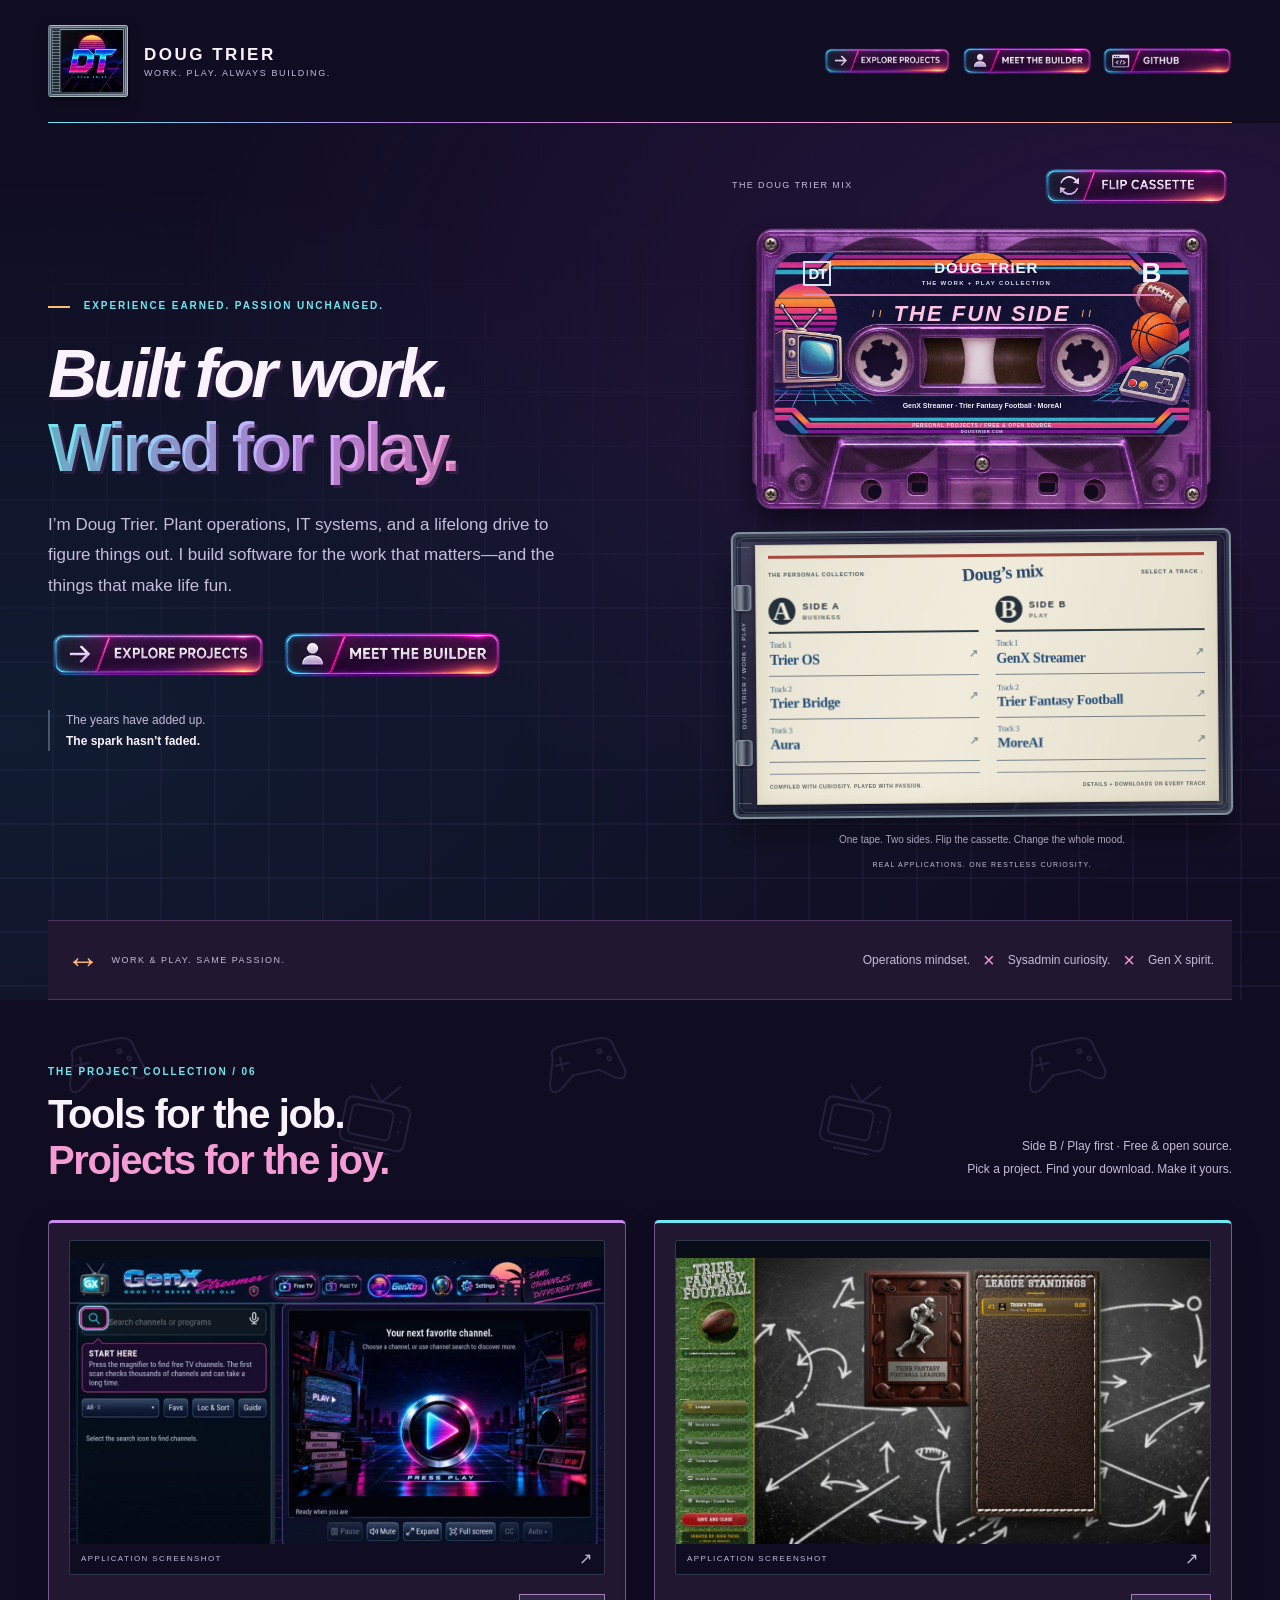
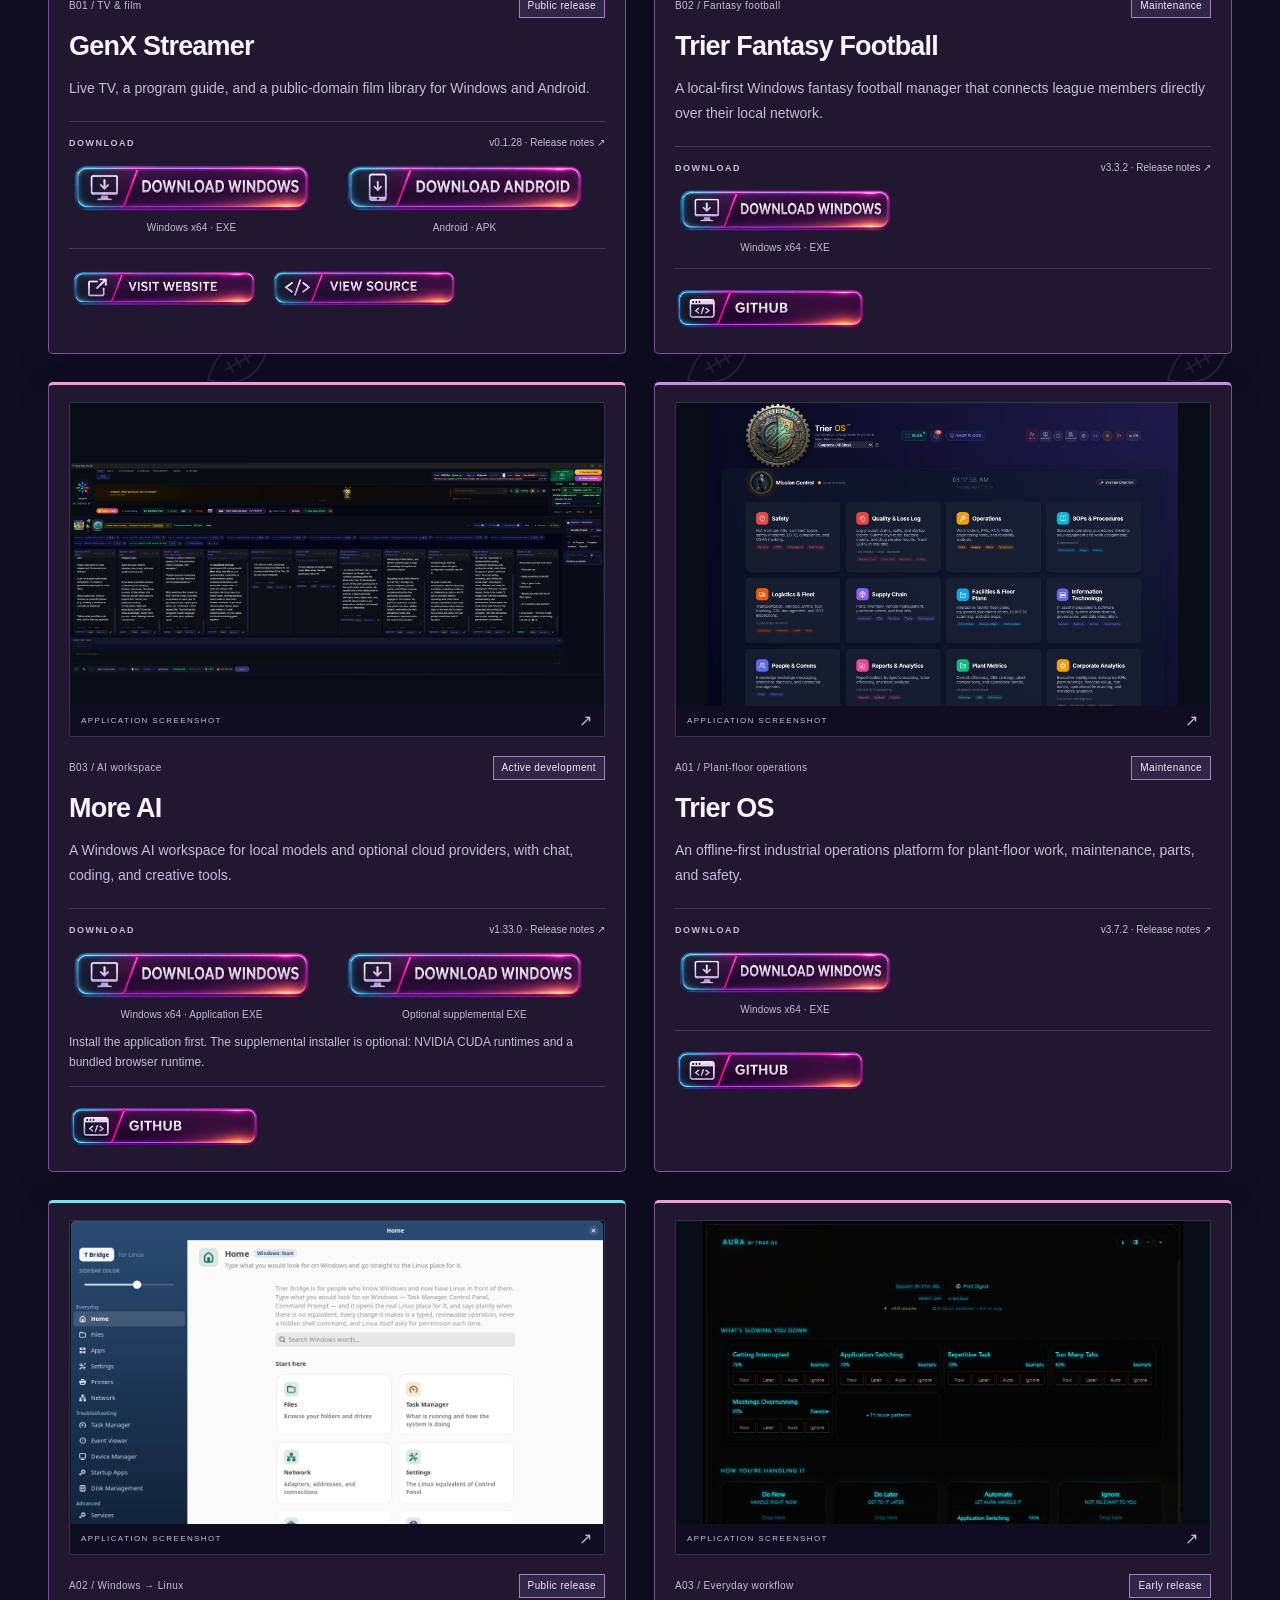
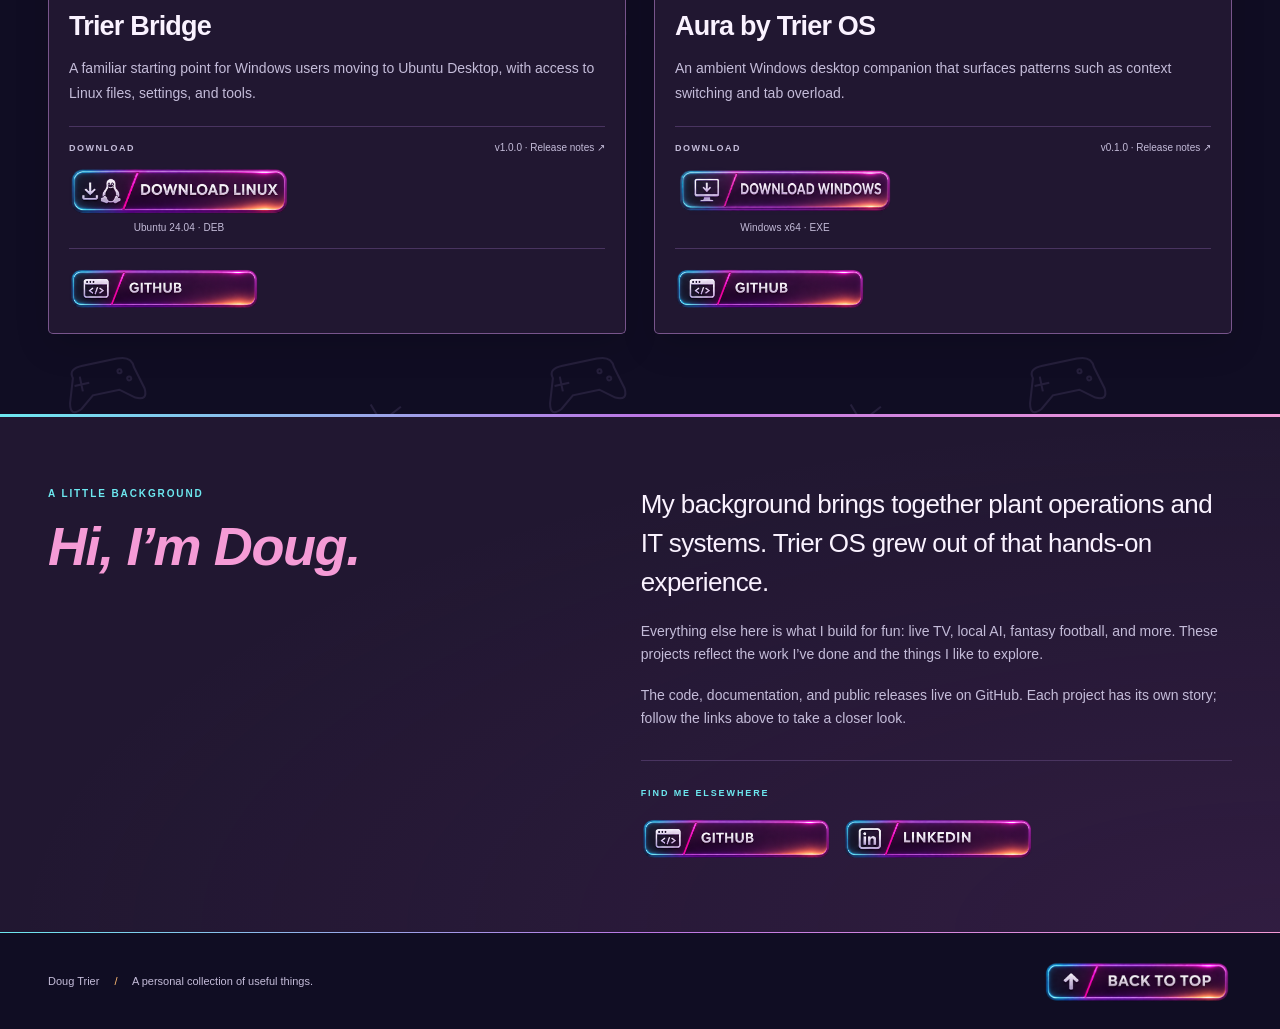
==== commit 7bc6b3a8: "Point GenX Streamer downloads to v0.1.28" ====
--- a/index.html
+++ b/index.html
@@ -1,6 +1,8 @@
 <!doctype html>
 <html lang="en" data-theme="play"><head><meta charset="utf-8"><meta name="viewport" content="width=device-width, initial-scale=1">
 <title>Doug Trier — Software &amp; Personal Projects</title><meta name="description" content="Personal software projects by Doug Trier: plant-floor operations, live TV, local AI, fantasy football, and more.">
+<meta name="google-site-verification" content="E2OG3sdV-sFson-IKj_iQQHYilRduhGEPp5UcATe0Y4">
+<meta name="msvalidate.01" content="53909E532ACBF7D1D2CB2A5D00899C19">
 <meta name="color-scheme" content="dark"><meta name="theme-color" content="#0c101c">
 
 <link rel="canonical" href="https://dougtrier.com/"><meta property="og:type" content="website"><meta property="og:title" content="Doug Trier — Software &amp; Personal Projects"><meta property="og:description" content="Personal software projects by Doug Trier: plant-floor operations, live TV, local AI, fantasy football, and more."><meta property="og:url" content="https://dougtrier.com/">
@@ -13,7 +15,7 @@
 <section class="wrap projects-section" id="projects" aria-labelledby="projects-title"><div class="section-heading"><div><p class="eyebrow">THE PROJECT COLLECTION / 06</p><h2 id="projects-title">Tools for the job.<br><span>Projects for the joy.</span></h2></div><p class="section-note"><span data-project-order>Side B / Play first</span> · Free &amp; open source.<br>Pick a project. Find your download. Make it yours.</p></div><div class="project-grid"><article class="project" id="project-genx-streamer" data-project="genx-streamer" data-mix-side="B" data-track-number="1">
 <a class="project-image" href="https://dougtrier.github.io/GenX-Streamer/" aria-label="Explore GenX Streamer"><img src="/assets/genx-streamer.jpg" alt="GenX Streamer TV start screen with channel search and its neon player artwork" width="1280" height="800" fetchpriority="high"><span class="image-label">APPLICATION SCREENSHOT <span aria-hidden="true">↗</span></span></a>
 <div class="project-meta"><span>B01 / TV &amp; film</span><span class="status">Public release</span></div>
-<h3><a href="https://dougtrier.github.io/GenX-Streamer/">GenX Streamer</a></h3><p>Live TV, a program guide, and a public-domain film library for Windows and Android.</p><div class="downloads"><div class="download-heading"><span>DOWNLOAD</span><a href="https://github.com/DougTrier/GenX-Streamer/releases/tag/v0.1.27" aria-label="GenX Streamer v0.1.27 release notes">v0.1.27 · Release notes ↗</a></div><div class="download-actions"><a class="download-link image-button" href="https://github.com/DougTrier/GenX-Streamer/releases/download/v0.1.27/GenX-Streamer-0.1.27-Windows-x64.exe" aria-label="Download GenX Streamer v0.1.27: Windows x64 · EXE"><span class="button-art" aria-hidden="true"><svg class="button-face button-face-business" viewBox="30 210 736 160" xmlns="http://www.w3.org/2000/svg" focusable="false"><image href="/assets/button-sprites-v1.png" width="1536" height="1024"/></svg><svg class="button-face button-face-play" viewBox="770 210 736 160" xmlns="http://www.w3.org/2000/svg" focusable="false"><image href="/assets/button-sprites-v1.png" width="1536" height="1024"/></svg></span><span class="download-detail">Windows x64 · EXE</span></a><a class="download-link image-button" href="https://github.com/DougTrier/GenX-Streamer/releases/download/v0.1.27/GenX-Streamer-0.1.27-Android.apk" aria-label="Download GenX Streamer v0.1.27: Android · APK"><span class="button-art" aria-hidden="true"><svg class="button-face button-face-business" viewBox="30 367 736 160" xmlns="http://www.w3.org/2000/svg" focusable="false"><image href="/assets/button-sprites-v1.png" width="1536" height="1024"/></svg><svg class="button-face button-face-play" viewBox="770 367 736 160" xmlns="http://www.w3.org/2000/svg" focusable="false"><image href="/assets/button-sprites-v1.png" width="1536" height="1024"/></svg></span><span class="download-detail">Android · APK</span></a></div></div><div class="project-links"><a class="text-link image-button" href="https://dougtrier.github.io/GenX-Streamer/"><span class="button-art" aria-hidden="true"><svg class="button-face button-face-business" viewBox="30 520 736 160" xmlns="http://www.w3.org/2000/svg" focusable="false"><image href="/assets/button-sprites-v1.png" width="1536" height="1024"/></svg><svg class="button-face button-face-play" viewBox="770 520 736 160" xmlns="http://www.w3.org/2000/svg" focusable="false"><image href="/assets/button-sprites-v1.png" width="1536" height="1024"/></svg></span><span class="sr-only">Visit website</span></a><a class="source-link image-button" href="https://github.com/DougTrier/GenX-Streamer" aria-label="GenX Streamer source code"><span class="button-art" aria-hidden="true"><svg class="button-face button-face-business" viewBox="30 669 736 160" xmlns="http://www.w3.org/2000/svg" focusable="false"><image href="/assets/button-sprites-v1.png" width="1536" height="1024"/></svg><svg class="button-face button-face-play" viewBox="770 669 736 160" xmlns="http://www.w3.org/2000/svg" focusable="false"><image href="/assets/button-sprites-v1.png" width="1536" height="1024"/></svg></span><span class="sr-only">Source code</span></a></div></article><article class="project" id="project-trier-fantasy-football" data-project="trier-fantasy-football" data-mix-side="B" data-track-number="2">
+<h3><a href="https://dougtrier.github.io/GenX-Streamer/">GenX Streamer</a></h3><p>Live TV, a program guide, and a public-domain film library for Windows and Android.</p><div class="downloads"><div class="download-heading"><span>DOWNLOAD</span><a href="https://github.com/DougTrier/GenX-Streamer/releases/tag/v0.1.28" aria-label="GenX Streamer v0.1.28 release notes">v0.1.28 · Release notes ↗</a></div><div class="download-actions"><a class="download-link image-button" href="https://github.com/DougTrier/GenX-Streamer/releases/download/v0.1.28/GenX-Streamer-0.1.28-Windows-x64.exe" aria-label="Download GenX Streamer v0.1.28: Windows x64 · EXE"><span class="button-art" aria-hidden="true"><svg class="button-face button-face-business" viewBox="30 210 736 160" xmlns="http://www.w3.org/2000/svg" focusable="false"><image href="/assets/button-sprites-v1.png" width="1536" height="1024"/></svg><svg class="button-face button-face-play" viewBox="770 210 736 160" xmlns="http://www.w3.org/2000/svg" focusable="false"><image href="/assets/button-sprites-v1.png" width="1536" height="1024"/></svg></span><span class="download-detail">Windows x64 · EXE</span></a><a class="download-link image-button" href="https://github.com/DougTrier/GenX-Streamer/releases/download/v0.1.28/GenX-Streamer-0.1.28-Android.apk" aria-label="Download GenX Streamer v0.1.28: Android · APK"><span class="button-art" aria-hidden="true"><svg class="button-face button-face-business" viewBox="30 367 736 160" xmlns="http://www.w3.org/2000/svg" focusable="false"><image href="/assets/button-sprites-v1.png" width="1536" height="1024"/></svg><svg class="button-face button-face-play" viewBox="770 367 736 160" xmlns="http://www.w3.org/2000/svg" focusable="false"><image href="/assets/button-sprites-v1.png" width="1536" height="1024"/></svg></span><span class="download-detail">Android · APK</span></a></div></div><div class="project-links"><a class="text-link image-button" href="https://dougtrier.github.io/GenX-Streamer/"><span class="button-art" aria-hidden="true"><svg class="button-face button-face-business" viewBox="30 520 736 160" xmlns="http://www.w3.org/2000/svg" focusable="false"><image href="/assets/button-sprites-v1.png" width="1536" height="1024"/></svg><svg class="button-face button-face-play" viewBox="770 520 736 160" xmlns="http://www.w3.org/2000/svg" focusable="false"><image href="/assets/button-sprites-v1.png" width="1536" height="1024"/></svg></span><span class="sr-only">Visit website</span></a><a class="source-link image-button" href="https://github.com/DougTrier/GenX-Streamer" aria-label="GenX Streamer source code"><span class="button-art" aria-hidden="true"><svg class="button-face button-face-business" viewBox="30 669 736 160" xmlns="http://www.w3.org/2000/svg" focusable="false"><image href="/assets/button-sprites-v1.png" width="1536" height="1024"/></svg><svg class="button-face button-face-play" viewBox="770 669 736 160" xmlns="http://www.w3.org/2000/svg" focusable="false"><image href="/assets/button-sprites-v1.png" width="1536" height="1024"/></svg></span><span class="sr-only">Source code</span></a></div></article><article class="project" id="project-trier-fantasy-football" data-project="trier-fantasy-football" data-mix-side="B" data-track-number="2">
 <a class="project-image" href="https://github.com/DougTrier/Trier_Fantasy_Football" aria-label="Explore Trier Fantasy Football"><img src="/assets/trier-fantasy-football.jpg" alt="Trier Fantasy Football league standings with turf navigation, a trophy, and a leather standings panel" width="1280" height="800" loading="lazy"><span class="image-label">APPLICATION SCREENSHOT <span aria-hidden="true">↗</span></span></a>
 <div class="project-meta"><span>B02 / Fantasy football</span><span class="status">Maintenance</span></div>
 <h3><a href="https://github.com/DougTrier/Trier_Fantasy_Football">Trier Fantasy Football</a></h3><p>A local-first Windows fantasy football manager that connects league members directly over their local network.</p><div class="downloads"><div class="download-heading"><span>DOWNLOAD</span><a href="https://github.com/DougTrier/Trier_Fantasy_Football/releases/tag/v3.3.2" aria-label="Trier Fantasy Football v3.3.2 release notes">v3.3.2 · Release notes ↗</a></div><div class="download-actions"><a class="download-link image-button" href="https://github.com/DougTrier/Trier_Fantasy_Football/releases/download/v3.3.2/Trier.Fantasy.Football_3.3.2_x64-setup.exe" aria-label="Download Trier Fantasy Football v3.3.2: Windows x64 · EXE"><span class="button-art" aria-hidden="true"><svg class="button-face button-face-business" viewBox="30 210 736 160" xmlns="http://www.w3.org/2000/svg" focusable="false"><image href="/assets/button-sprites-v1.png" width="1536" height="1024"/></svg><svg class="button-face button-face-play" viewBox="770 210 736 160" xmlns="http://www.w3.org/2000/svg" focusable="false"><image href="/assets/button-sprites-v1.png" width="1536" height="1024"/></svg></span><span class="download-detail">Windows x64 · EXE</span></a></div></div><div class="project-links"><a class="text-link image-button" href="https://github.com/DougTrier/Trier_Fantasy_Football"><span class="button-art" aria-hidden="true"><svg class="button-face button-face-business" viewBox="28 325 736 160" xmlns="http://www.w3.org/2000/svg" focusable="false"><image href="/assets/button-sprites-extra-v1.png" width="1536" height="1024"/></svg><svg class="button-face button-face-play" viewBox="772 325 736 160" xmlns="http://www.w3.org/2000/svg" focusable="false"><image href="/assets/button-sprites-extra-v1.png" width="1536" height="1024"/></svg></span><span class="sr-only">Explore on GitHub</span></a></div></article><article class="project" id="project-more-ai" data-project="more-ai" data-mix-side="B" data-track-number="3">
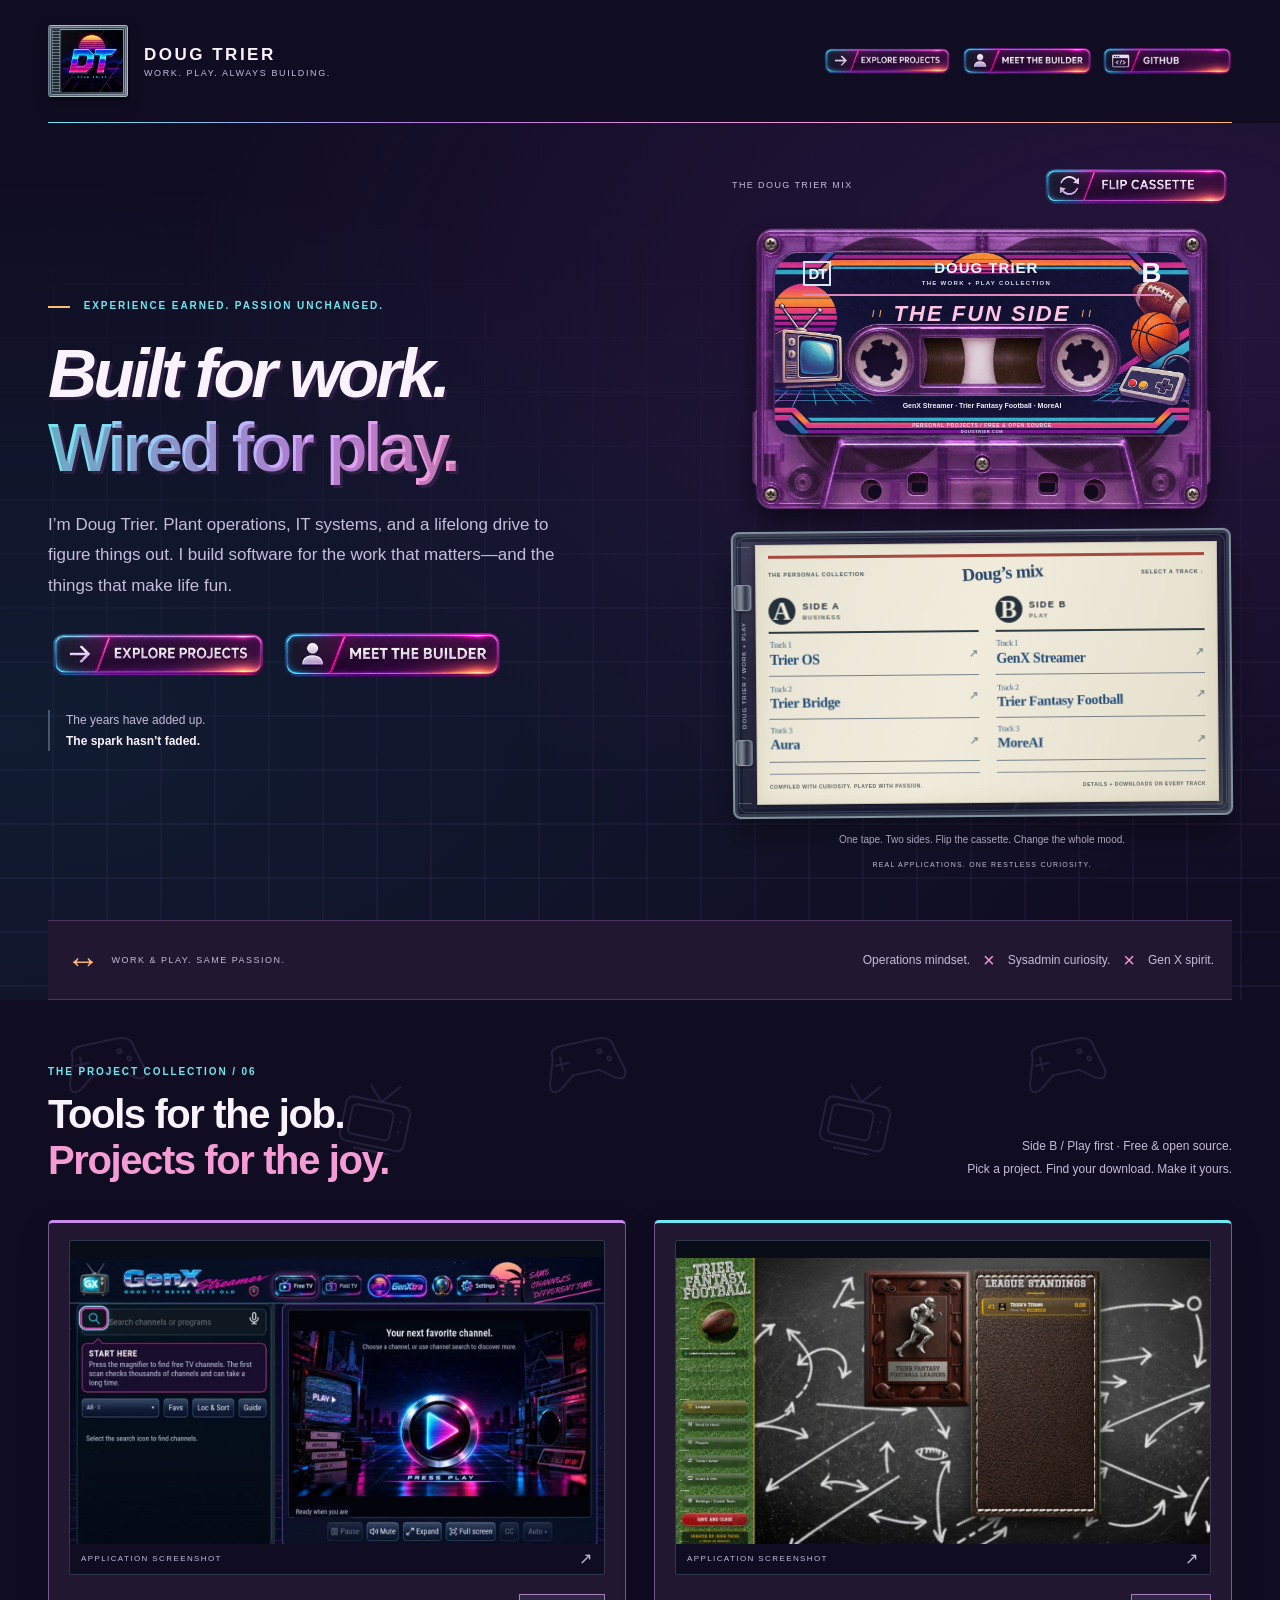
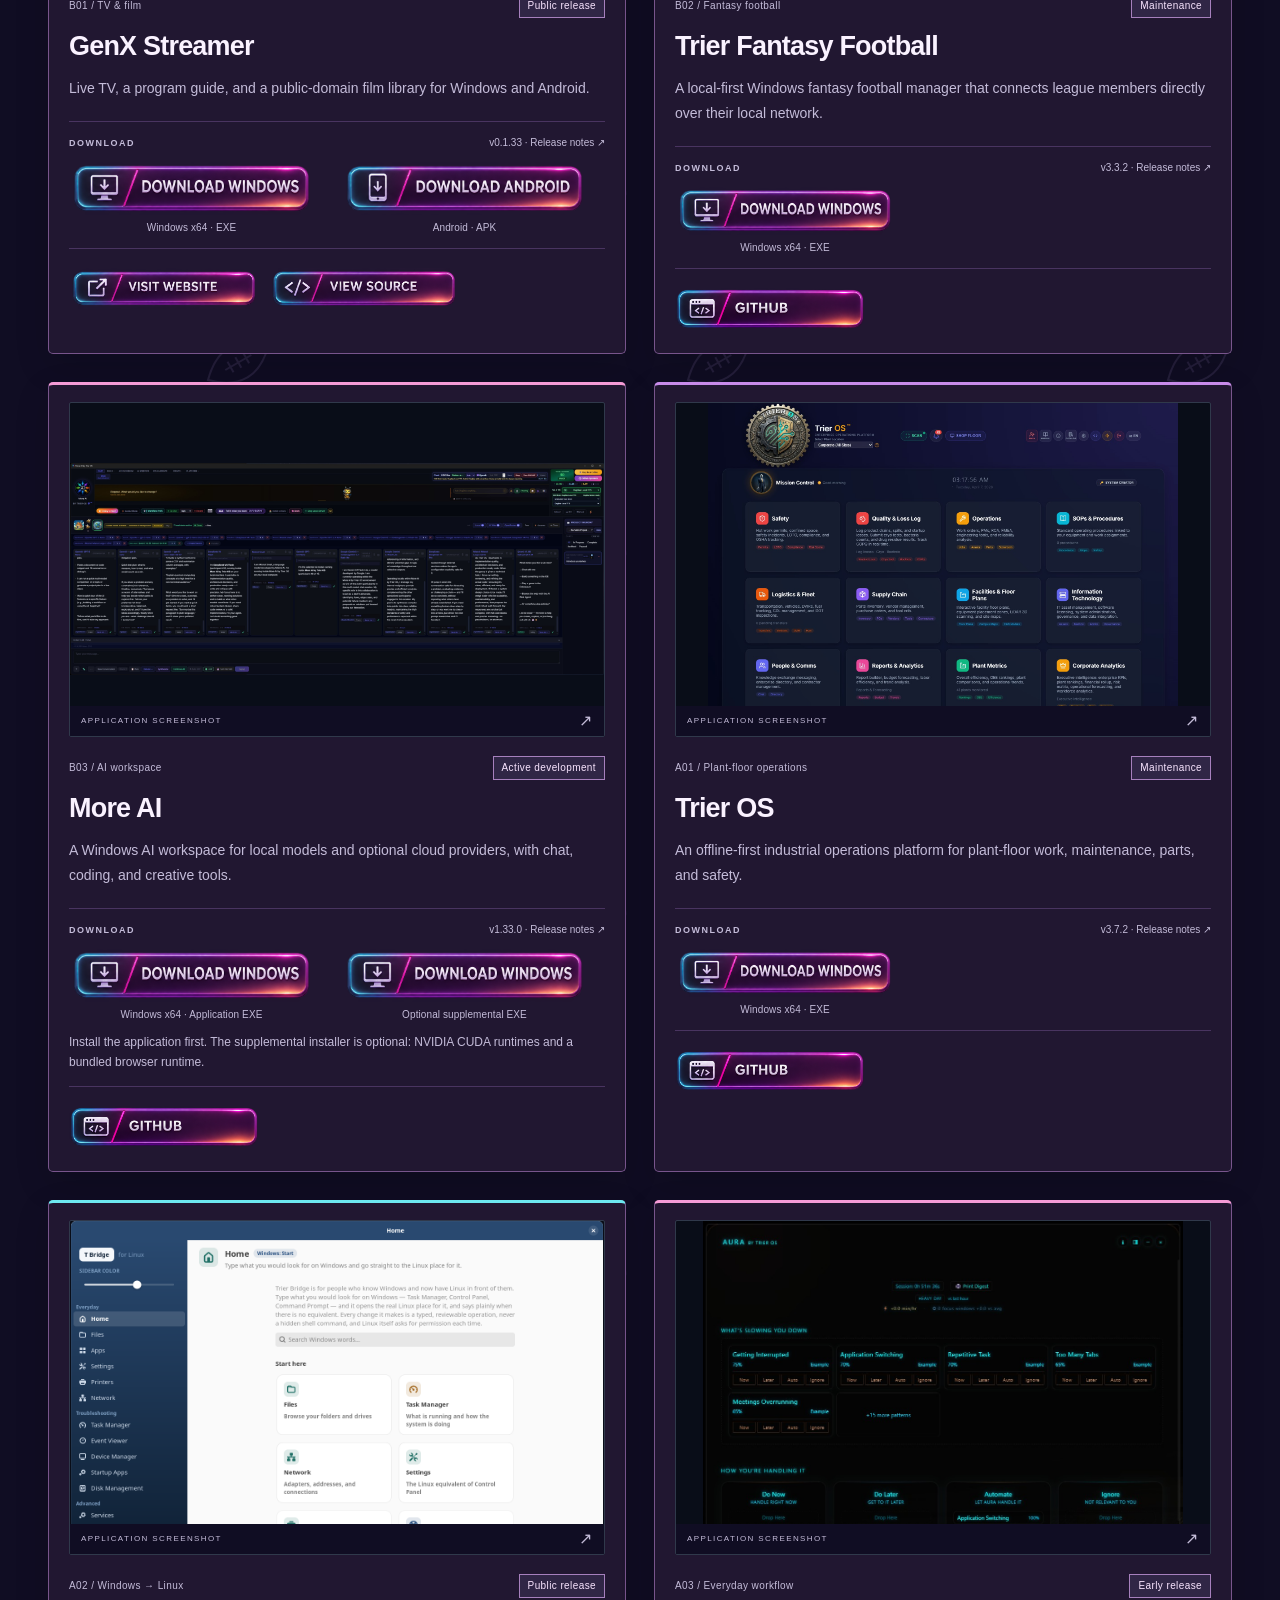
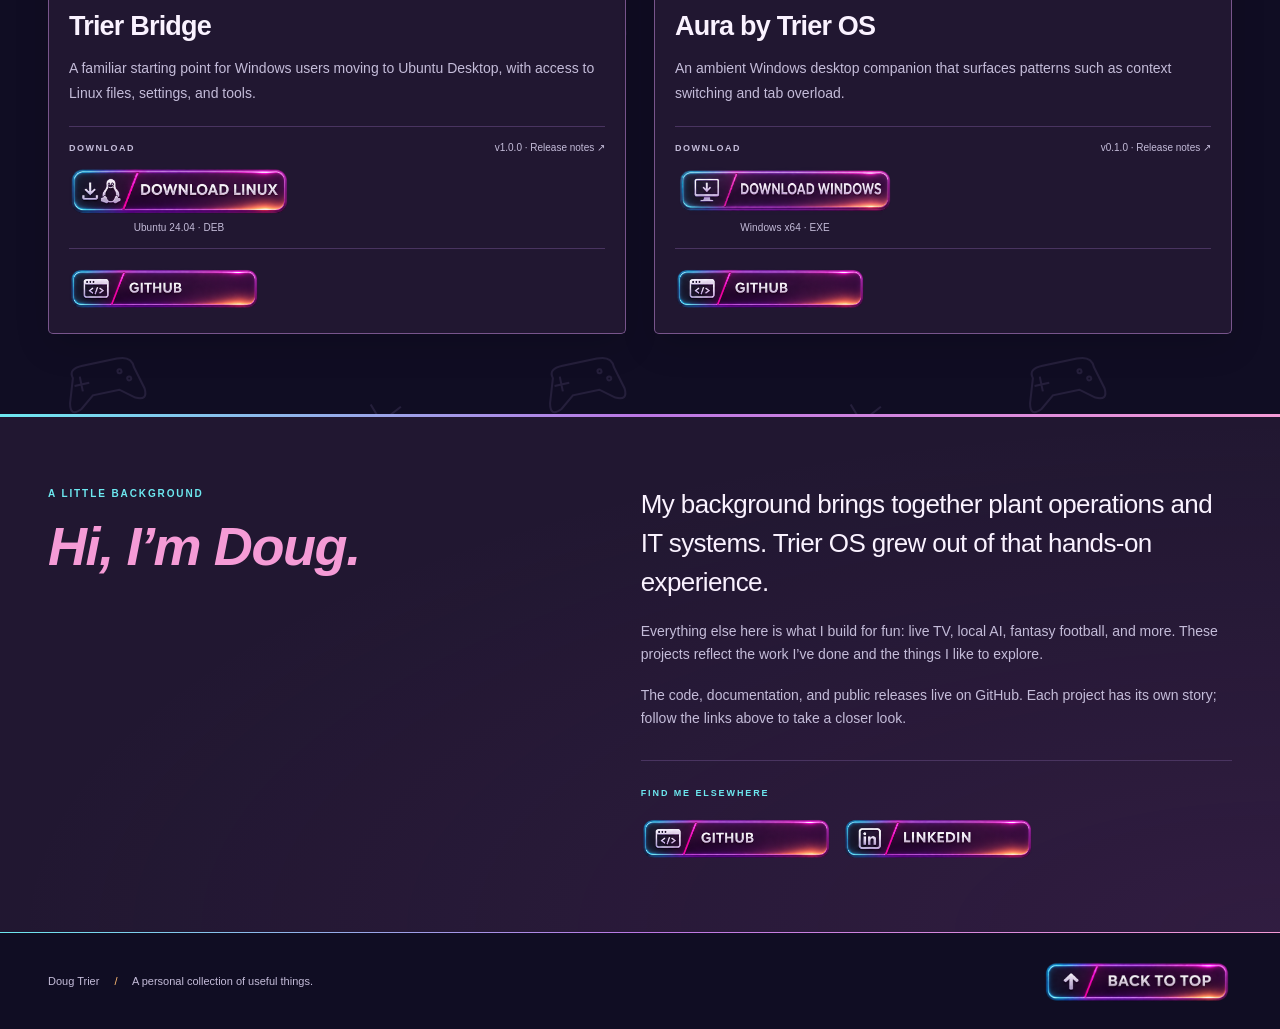
==== commit 9f01421e: "Point GenX Streamer downloads to v0.1.33" ====
--- a/index.html
+++ b/index.html
@@ -15,7 +15,7 @@
 <section class="wrap projects-section" id="projects" aria-labelledby="projects-title"><div class="section-heading"><div><p class="eyebrow">THE PROJECT COLLECTION / 06</p><h2 id="projects-title">Tools for the job.<br><span>Projects for the joy.</span></h2></div><p class="section-note"><span data-project-order>Side B / Play first</span> · Free &amp; open source.<br>Pick a project. Find your download. Make it yours.</p></div><div class="project-grid"><article class="project" id="project-genx-streamer" data-project="genx-streamer" data-mix-side="B" data-track-number="1">
 <a class="project-image" href="https://dougtrier.github.io/GenX-Streamer/" aria-label="Explore GenX Streamer"><img src="/assets/genx-streamer.jpg" alt="GenX Streamer TV start screen with channel search and its neon player artwork" width="1280" height="800" fetchpriority="high"><span class="image-label">APPLICATION SCREENSHOT <span aria-hidden="true">↗</span></span></a>
 <div class="project-meta"><span>B01 / TV &amp; film</span><span class="status">Public release</span></div>
-<h3><a href="https://dougtrier.github.io/GenX-Streamer/">GenX Streamer</a></h3><p>Live TV, a program guide, and a public-domain film library for Windows and Android.</p><div class="downloads"><div class="download-heading"><span>DOWNLOAD</span><a href="https://github.com/DougTrier/GenX-Streamer/releases/tag/v0.1.28" aria-label="GenX Streamer v0.1.28 release notes">v0.1.28 · Release notes ↗</a></div><div class="download-actions"><a class="download-link image-button" href="https://github.com/DougTrier/GenX-Streamer/releases/download/v0.1.28/GenX-Streamer-0.1.28-Windows-x64.exe" aria-label="Download GenX Streamer v0.1.28: Windows x64 · EXE"><span class="button-art" aria-hidden="true"><svg class="button-face button-face-business" viewBox="30 210 736 160" xmlns="http://www.w3.org/2000/svg" focusable="false"><image href="/assets/button-sprites-v1.png" width="1536" height="1024"/></svg><svg class="button-face button-face-play" viewBox="770 210 736 160" xmlns="http://www.w3.org/2000/svg" focusable="false"><image href="/assets/button-sprites-v1.png" width="1536" height="1024"/></svg></span><span class="download-detail">Windows x64 · EXE</span></a><a class="download-link image-button" href="https://github.com/DougTrier/GenX-Streamer/releases/download/v0.1.28/GenX-Streamer-0.1.28-Android.apk" aria-label="Download GenX Streamer v0.1.28: Android · APK"><span class="button-art" aria-hidden="true"><svg class="button-face button-face-business" viewBox="30 367 736 160" xmlns="http://www.w3.org/2000/svg" focusable="false"><image href="/assets/button-sprites-v1.png" width="1536" height="1024"/></svg><svg class="button-face button-face-play" viewBox="770 367 736 160" xmlns="http://www.w3.org/2000/svg" focusable="false"><image href="/assets/button-sprites-v1.png" width="1536" height="1024"/></svg></span><span class="download-detail">Android · APK</span></a></div></div><div class="project-links"><a class="text-link image-button" href="https://dougtrier.github.io/GenX-Streamer/"><span class="button-art" aria-hidden="true"><svg class="button-face button-face-business" viewBox="30 520 736 160" xmlns="http://www.w3.org/2000/svg" focusable="false"><image href="/assets/button-sprites-v1.png" width="1536" height="1024"/></svg><svg class="button-face button-face-play" viewBox="770 520 736 160" xmlns="http://www.w3.org/2000/svg" focusable="false"><image href="/assets/button-sprites-v1.png" width="1536" height="1024"/></svg></span><span class="sr-only">Visit website</span></a><a class="source-link image-button" href="https://github.com/DougTrier/GenX-Streamer" aria-label="GenX Streamer source code"><span class="button-art" aria-hidden="true"><svg class="button-face button-face-business" viewBox="30 669 736 160" xmlns="http://www.w3.org/2000/svg" focusable="false"><image href="/assets/button-sprites-v1.png" width="1536" height="1024"/></svg><svg class="button-face button-face-play" viewBox="770 669 736 160" xmlns="http://www.w3.org/2000/svg" focusable="false"><image href="/assets/button-sprites-v1.png" width="1536" height="1024"/></svg></span><span class="sr-only">Source code</span></a></div></article><article class="project" id="project-trier-fantasy-football" data-project="trier-fantasy-football" data-mix-side="B" data-track-number="2">
+<h3><a href="https://dougtrier.github.io/GenX-Streamer/">GenX Streamer</a></h3><p>Live TV, a program guide, and a public-domain film library for Windows and Android.</p><div class="downloads"><div class="download-heading"><span>DOWNLOAD</span><a href="https://github.com/DougTrier/GenX-Streamer/releases/tag/v0.1.33" aria-label="GenX Streamer v0.1.33 release notes">v0.1.33 · Release notes ↗</a></div><div class="download-actions"><a class="download-link image-button" href="https://github.com/DougTrier/GenX-Streamer/releases/download/v0.1.33/GenX-Streamer-0.1.33-Windows-x64.exe" aria-label="Download GenX Streamer v0.1.33: Windows x64 · EXE"><span class="button-art" aria-hidden="true"><svg class="button-face button-face-business" viewBox="30 210 736 160" xmlns="http://www.w3.org/2000/svg" focusable="false"><image href="/assets/button-sprites-v1.png" width="1536" height="1024"/></svg><svg class="button-face button-face-play" viewBox="770 210 736 160" xmlns="http://www.w3.org/2000/svg" focusable="false"><image href="/assets/button-sprites-v1.png" width="1536" height="1024"/></svg></span><span class="download-detail">Windows x64 · EXE</span></a><a class="download-link image-button" href="https://github.com/DougTrier/GenX-Streamer/releases/download/v0.1.33/GenX-Streamer-0.1.33-Android.apk" aria-label="Download GenX Streamer v0.1.33: Android · APK"><span class="button-art" aria-hidden="true"><svg class="button-face button-face-business" viewBox="30 367 736 160" xmlns="http://www.w3.org/2000/svg" focusable="false"><image href="/assets/button-sprites-v1.png" width="1536" height="1024"/></svg><svg class="button-face button-face-play" viewBox="770 367 736 160" xmlns="http://www.w3.org/2000/svg" focusable="false"><image href="/assets/button-sprites-v1.png" width="1536" height="1024"/></svg></span><span class="download-detail">Android · APK</span></a></div></div><div class="project-links"><a class="text-link image-button" href="https://dougtrier.github.io/GenX-Streamer/"><span class="button-art" aria-hidden="true"><svg class="button-face button-face-business" viewBox="30 520 736 160" xmlns="http://www.w3.org/2000/svg" focusable="false"><image href="/assets/button-sprites-v1.png" width="1536" height="1024"/></svg><svg class="button-face button-face-play" viewBox="770 520 736 160" xmlns="http://www.w3.org/2000/svg" focusable="false"><image href="/assets/button-sprites-v1.png" width="1536" height="1024"/></svg></span><span class="sr-only">Visit website</span></a><a class="source-link image-button" href="https://github.com/DougTrier/GenX-Streamer" aria-label="GenX Streamer source code"><span class="button-art" aria-hidden="true"><svg class="button-face button-face-business" viewBox="30 669 736 160" xmlns="http://www.w3.org/2000/svg" focusable="false"><image href="/assets/button-sprites-v1.png" width="1536" height="1024"/></svg><svg class="button-face button-face-play" viewBox="770 669 736 160" xmlns="http://www.w3.org/2000/svg" focusable="false"><image href="/assets/button-sprites-v1.png" width="1536" height="1024"/></svg></span><span class="sr-only">Source code</span></a></div></article><article class="project" id="project-trier-fantasy-football" data-project="trier-fantasy-football" data-mix-side="B" data-track-number="2">
 <a class="project-image" href="https://github.com/DougTrier/Trier_Fantasy_Football" aria-label="Explore Trier Fantasy Football"><img src="/assets/trier-fantasy-football.jpg" alt="Trier Fantasy Football league standings with turf navigation, a trophy, and a leather standings panel" width="1280" height="800" loading="lazy"><span class="image-label">APPLICATION SCREENSHOT <span aria-hidden="true">↗</span></span></a>
 <div class="project-meta"><span>B02 / Fantasy football</span><span class="status">Maintenance</span></div>
 <h3><a href="https://github.com/DougTrier/Trier_Fantasy_Football">Trier Fantasy Football</a></h3><p>A local-first Windows fantasy football manager that connects league members directly over their local network.</p><div class="downloads"><div class="download-heading"><span>DOWNLOAD</span><a href="https://github.com/DougTrier/Trier_Fantasy_Football/releases/tag/v3.3.2" aria-label="Trier Fantasy Football v3.3.2 release notes">v3.3.2 · Release notes ↗</a></div><div class="download-actions"><a class="download-link image-button" href="https://github.com/DougTrier/Trier_Fantasy_Football/releases/download/v3.3.2/Trier.Fantasy.Football_3.3.2_x64-setup.exe" aria-label="Download Trier Fantasy Football v3.3.2: Windows x64 · EXE"><span class="button-art" aria-hidden="true"><svg class="button-face button-face-business" viewBox="30 210 736 160" xmlns="http://www.w3.org/2000/svg" focusable="false"><image href="/assets/button-sprites-v1.png" width="1536" height="1024"/></svg><svg class="button-face button-face-play" viewBox="770 210 736 160" xmlns="http://www.w3.org/2000/svg" focusable="false"><image href="/assets/button-sprites-v1.png" width="1536" height="1024"/></svg></span><span class="download-detail">Windows x64 · EXE</span></a></div></div><div class="project-links"><a class="text-link image-button" href="https://github.com/DougTrier/Trier_Fantasy_Football"><span class="button-art" aria-hidden="true"><svg class="button-face button-face-business" viewBox="28 325 736 160" xmlns="http://www.w3.org/2000/svg" focusable="false"><image href="/assets/button-sprites-extra-v1.png" width="1536" height="1024"/></svg><svg class="button-face button-face-play" viewBox="772 325 736 160" xmlns="http://www.w3.org/2000/svg" focusable="false"><image href="/assets/button-sprites-extra-v1.png" width="1536" height="1024"/></svg></span><span class="sr-only">Explore on GitHub</span></a></div></article><article class="project" id="project-more-ai" data-project="more-ai" data-mix-side="B" data-track-number="3">
